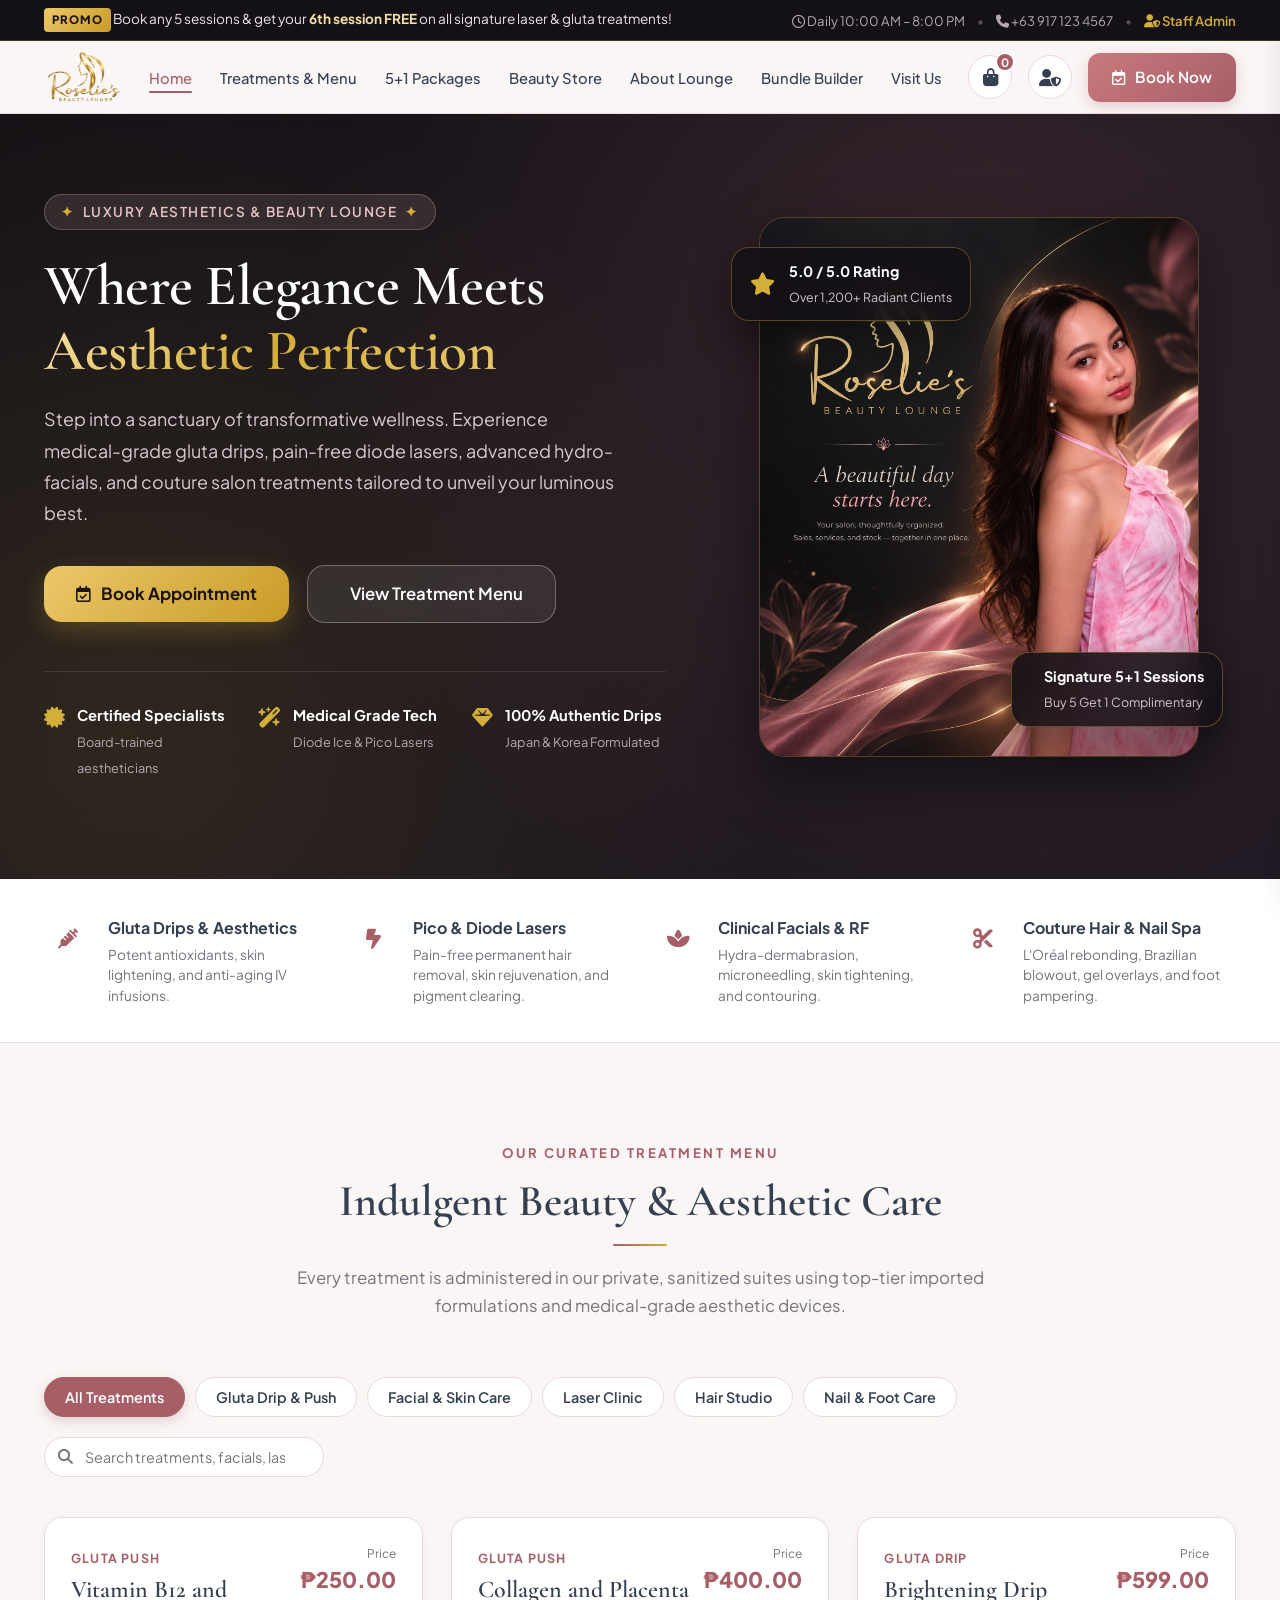
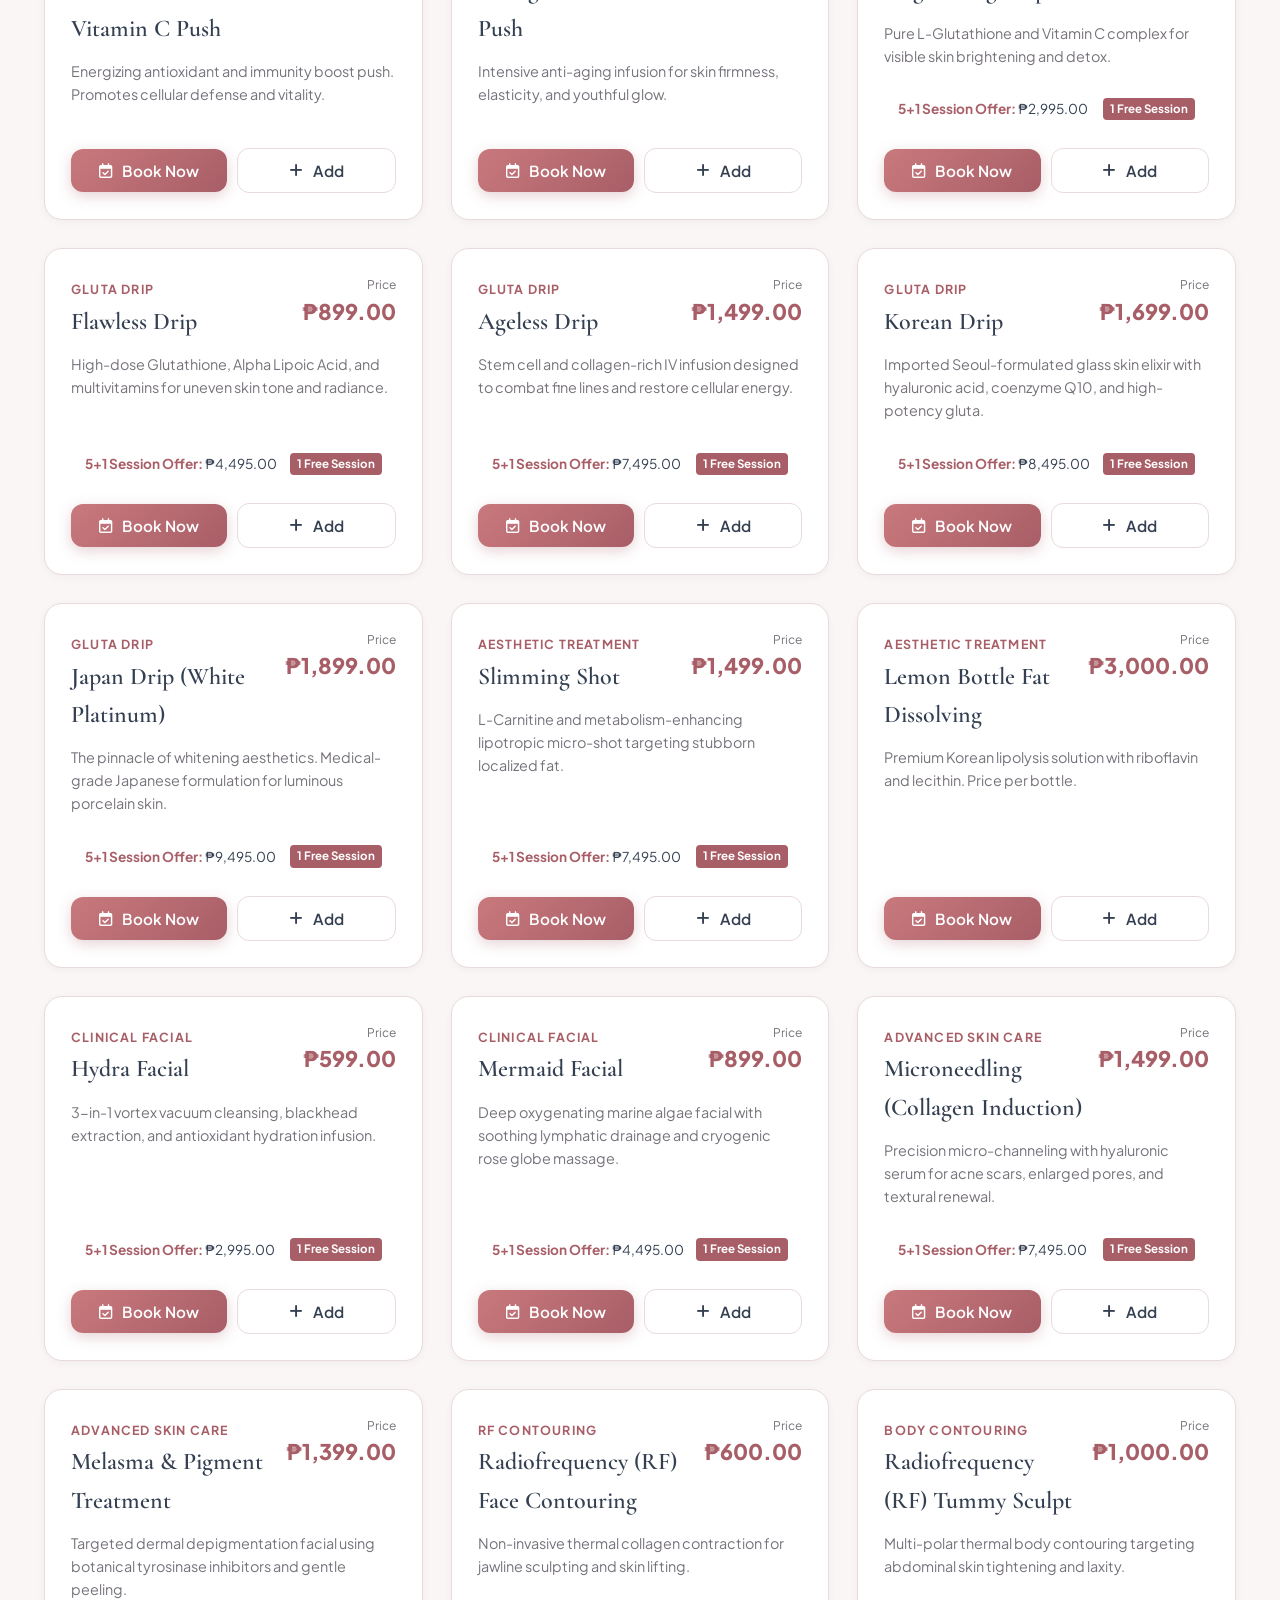
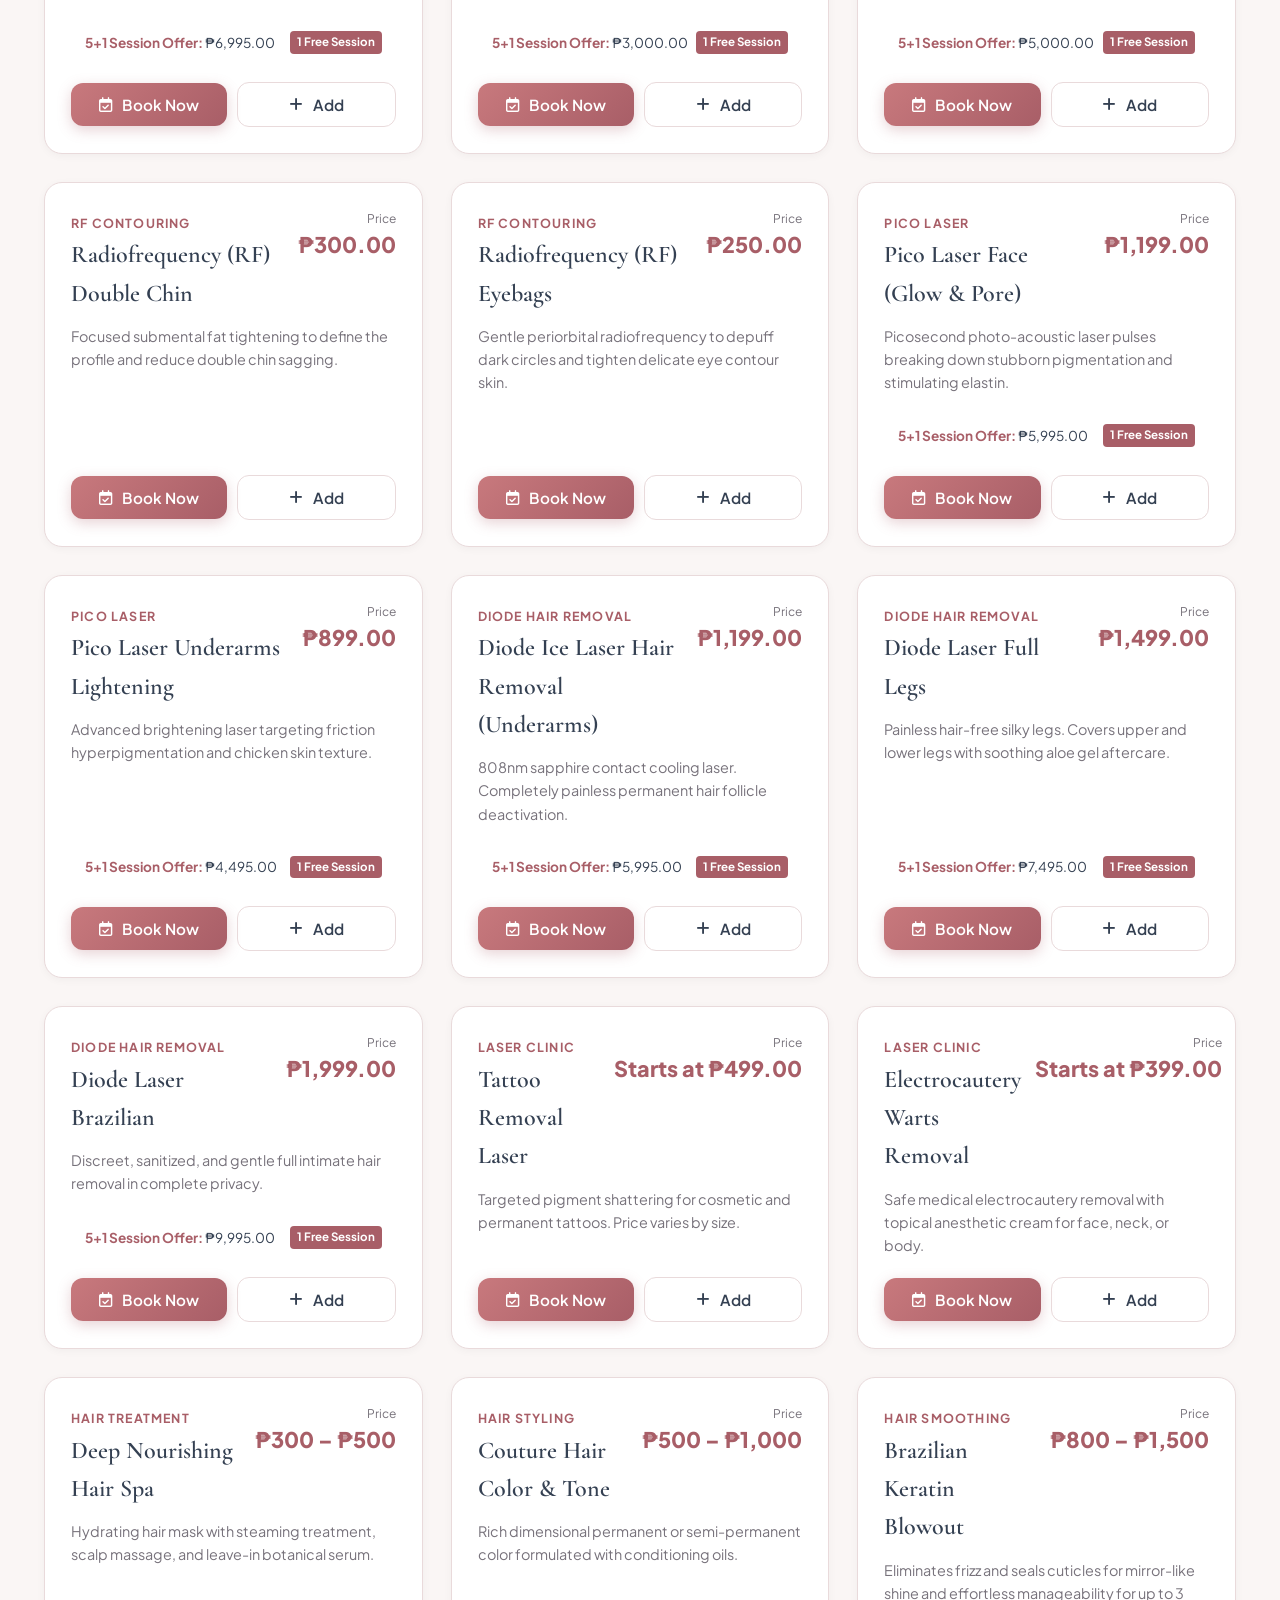
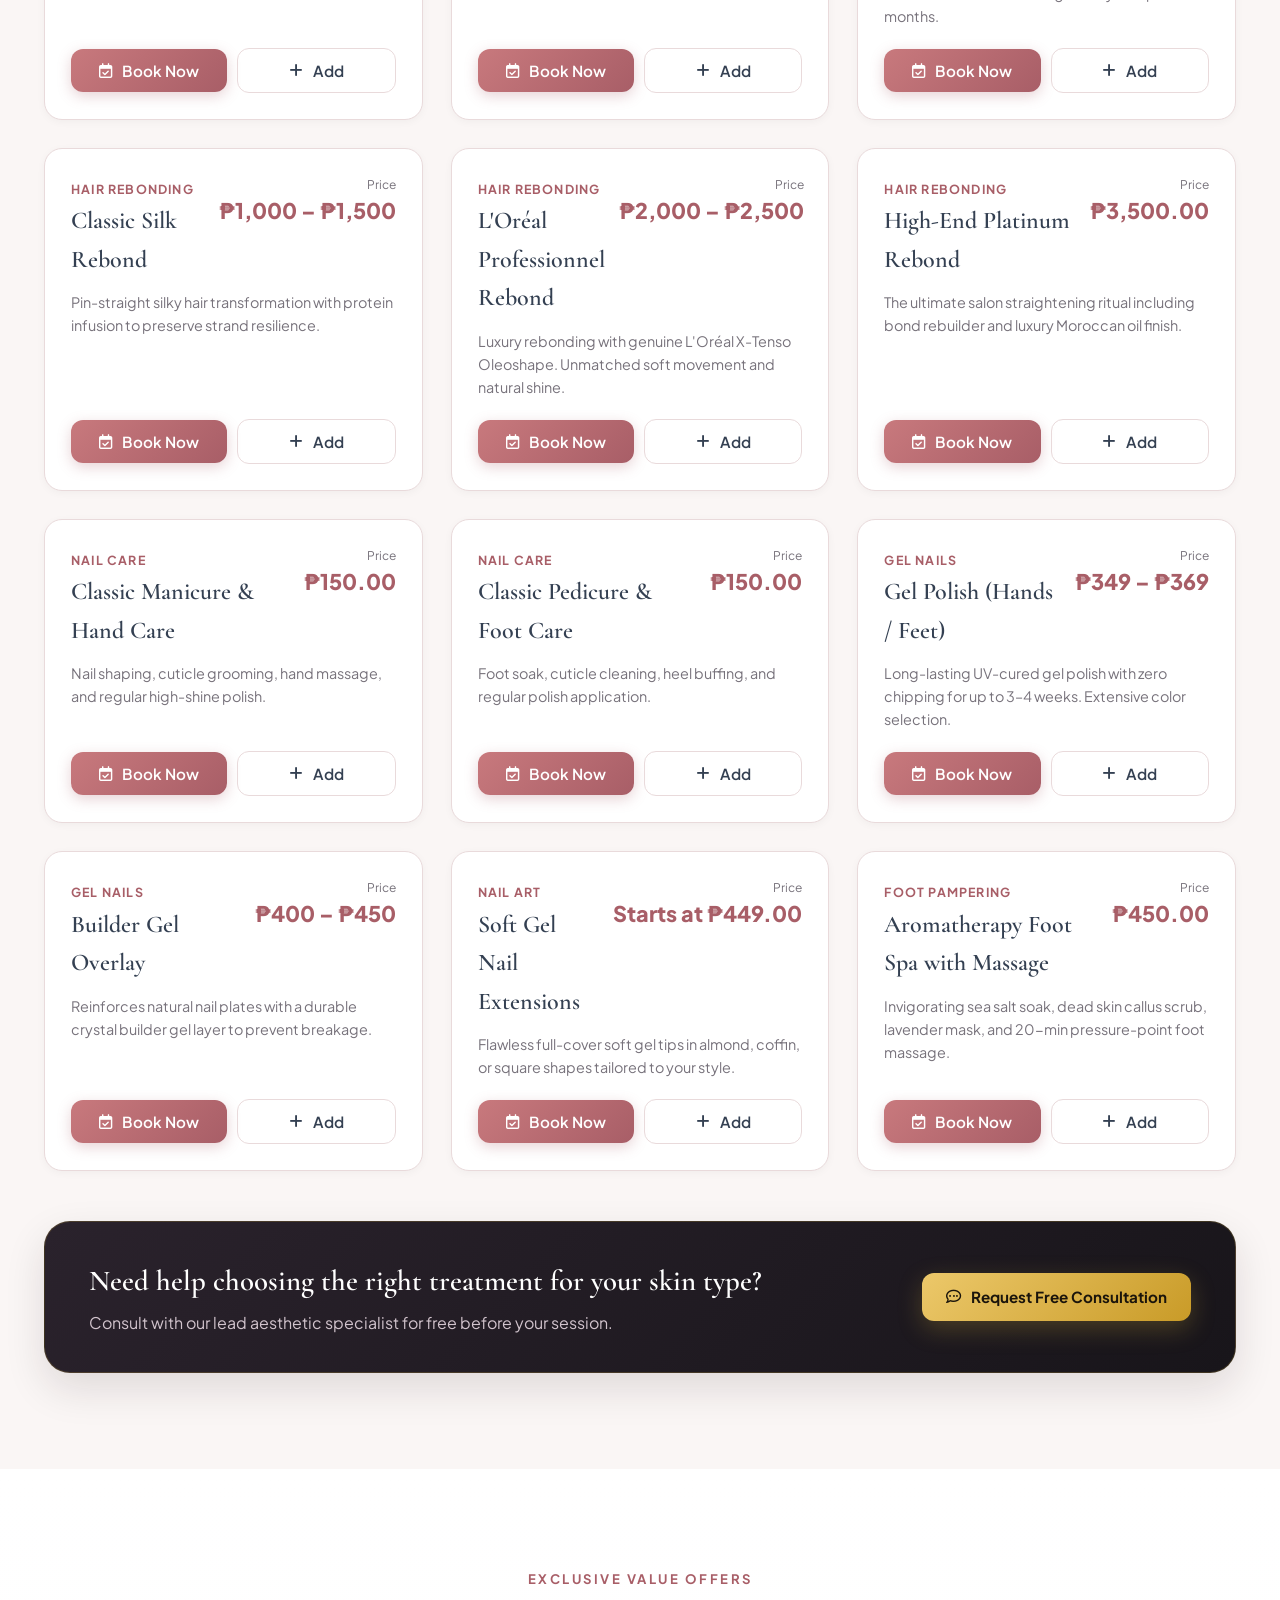
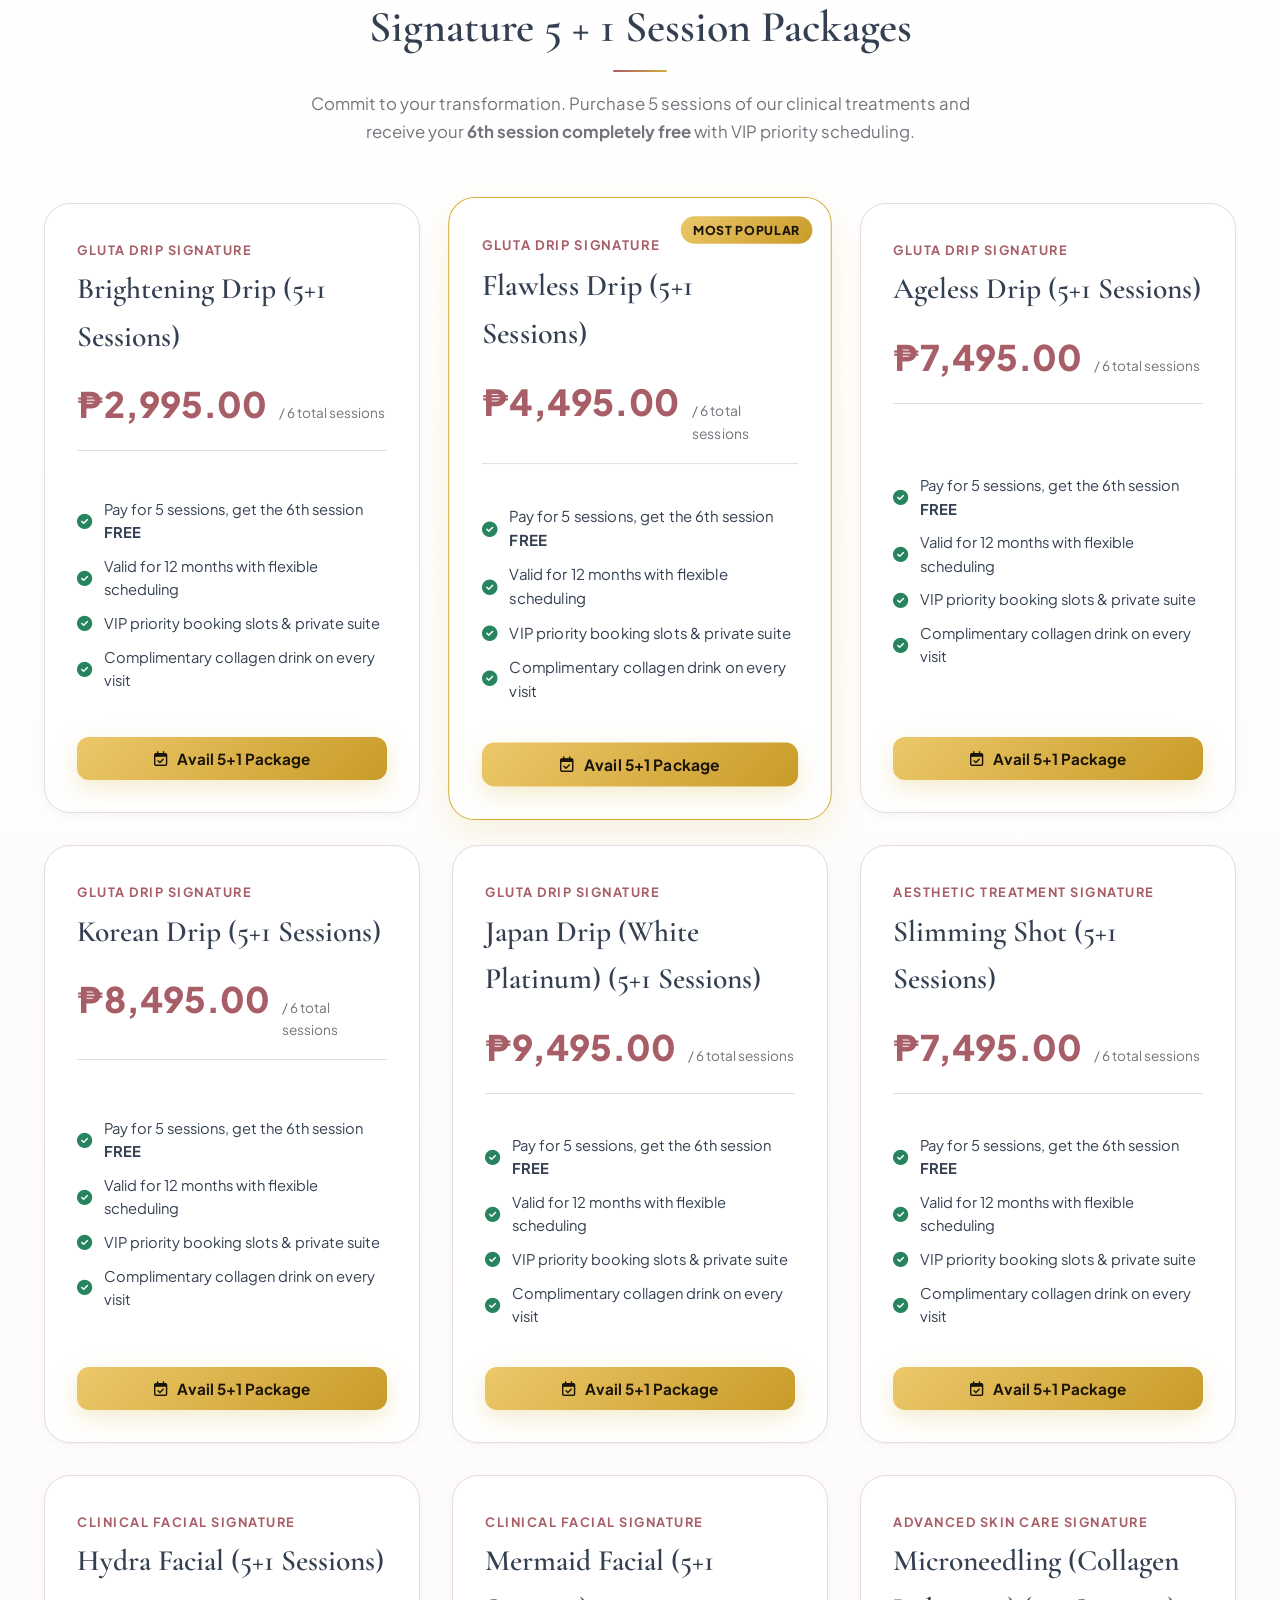
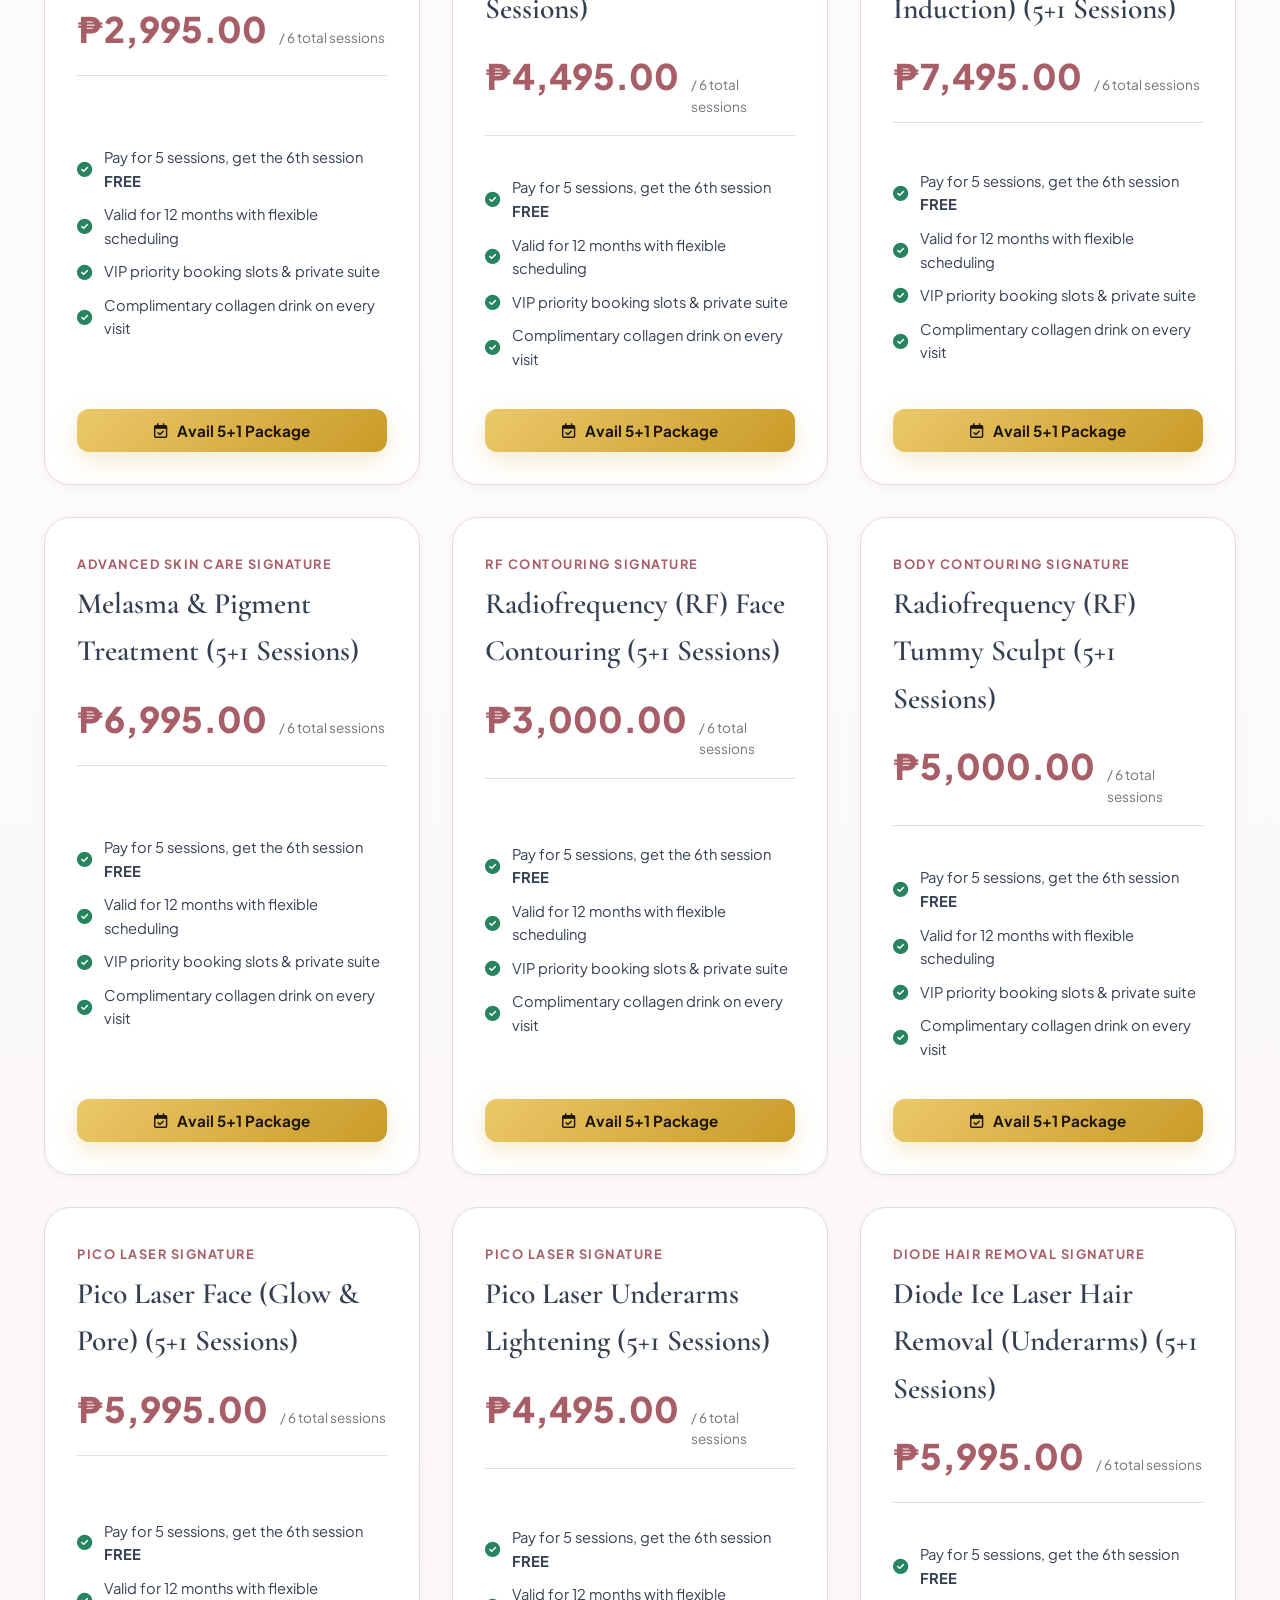
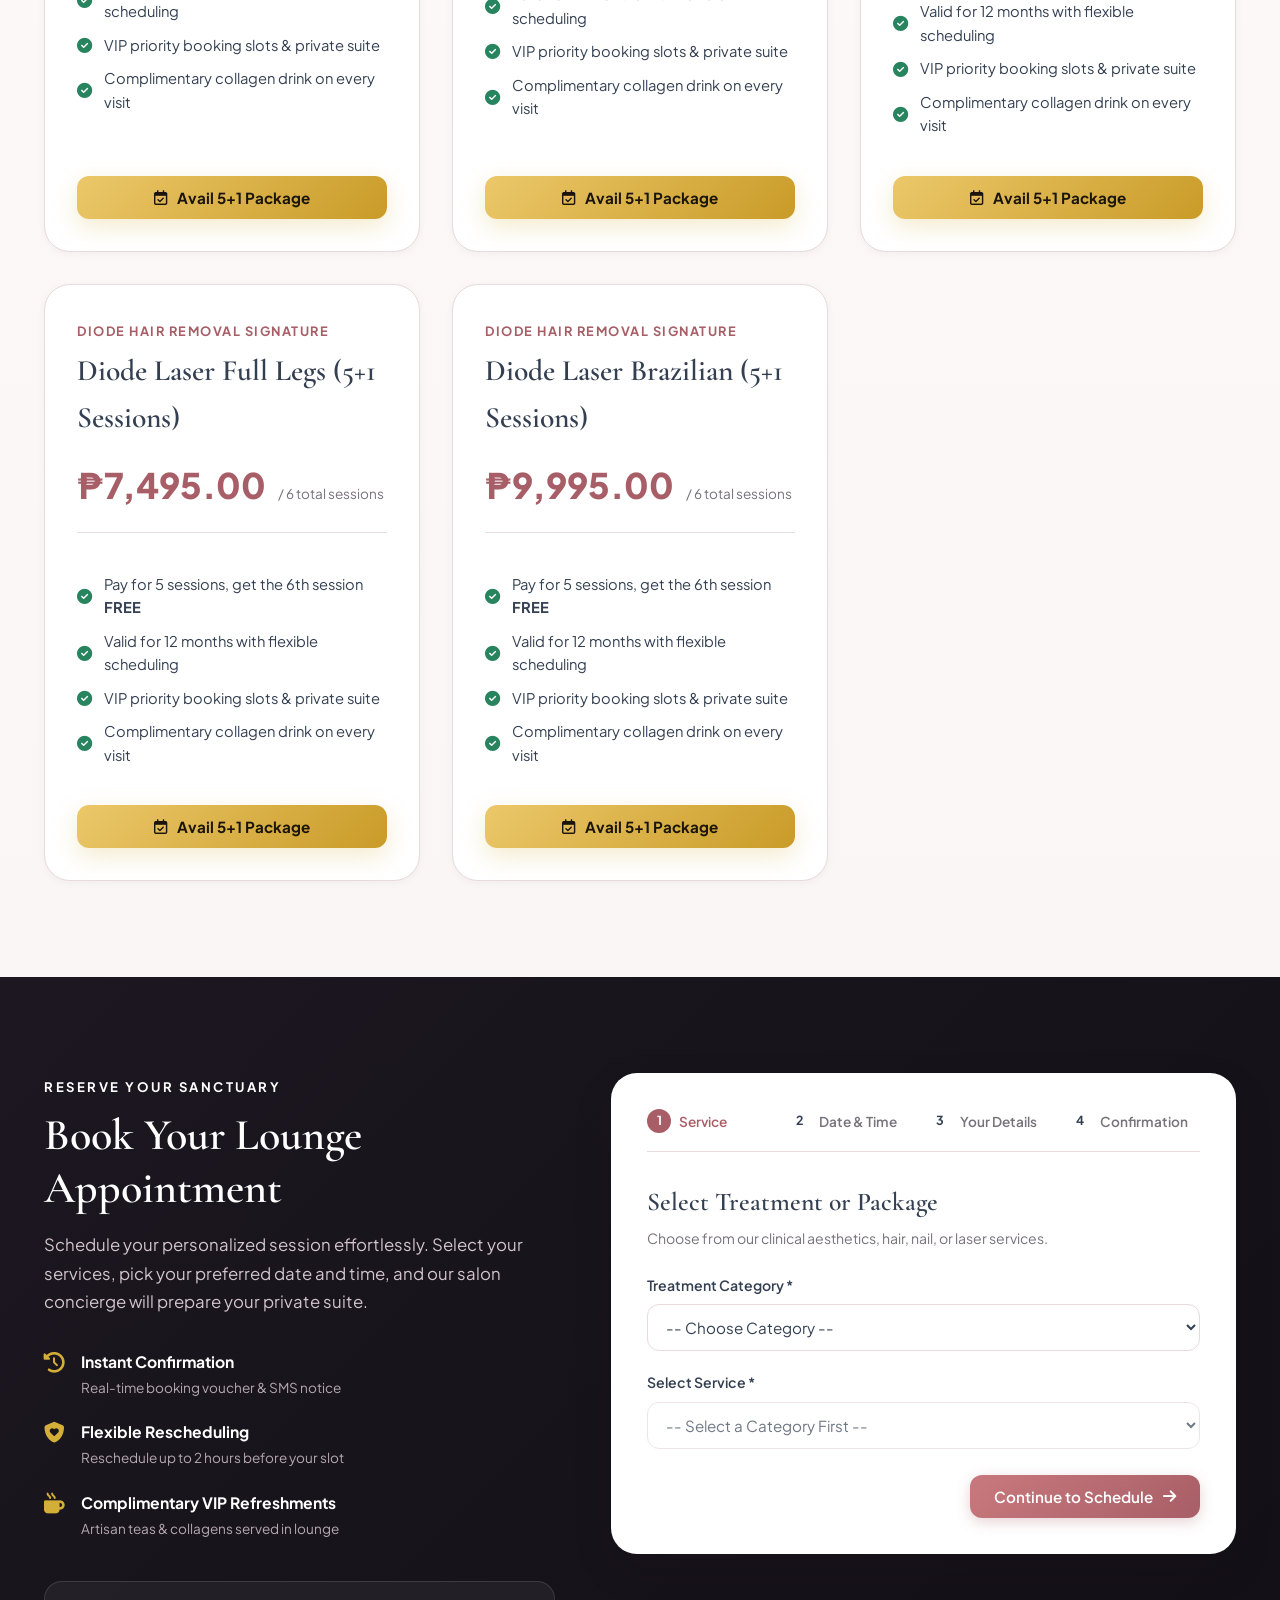
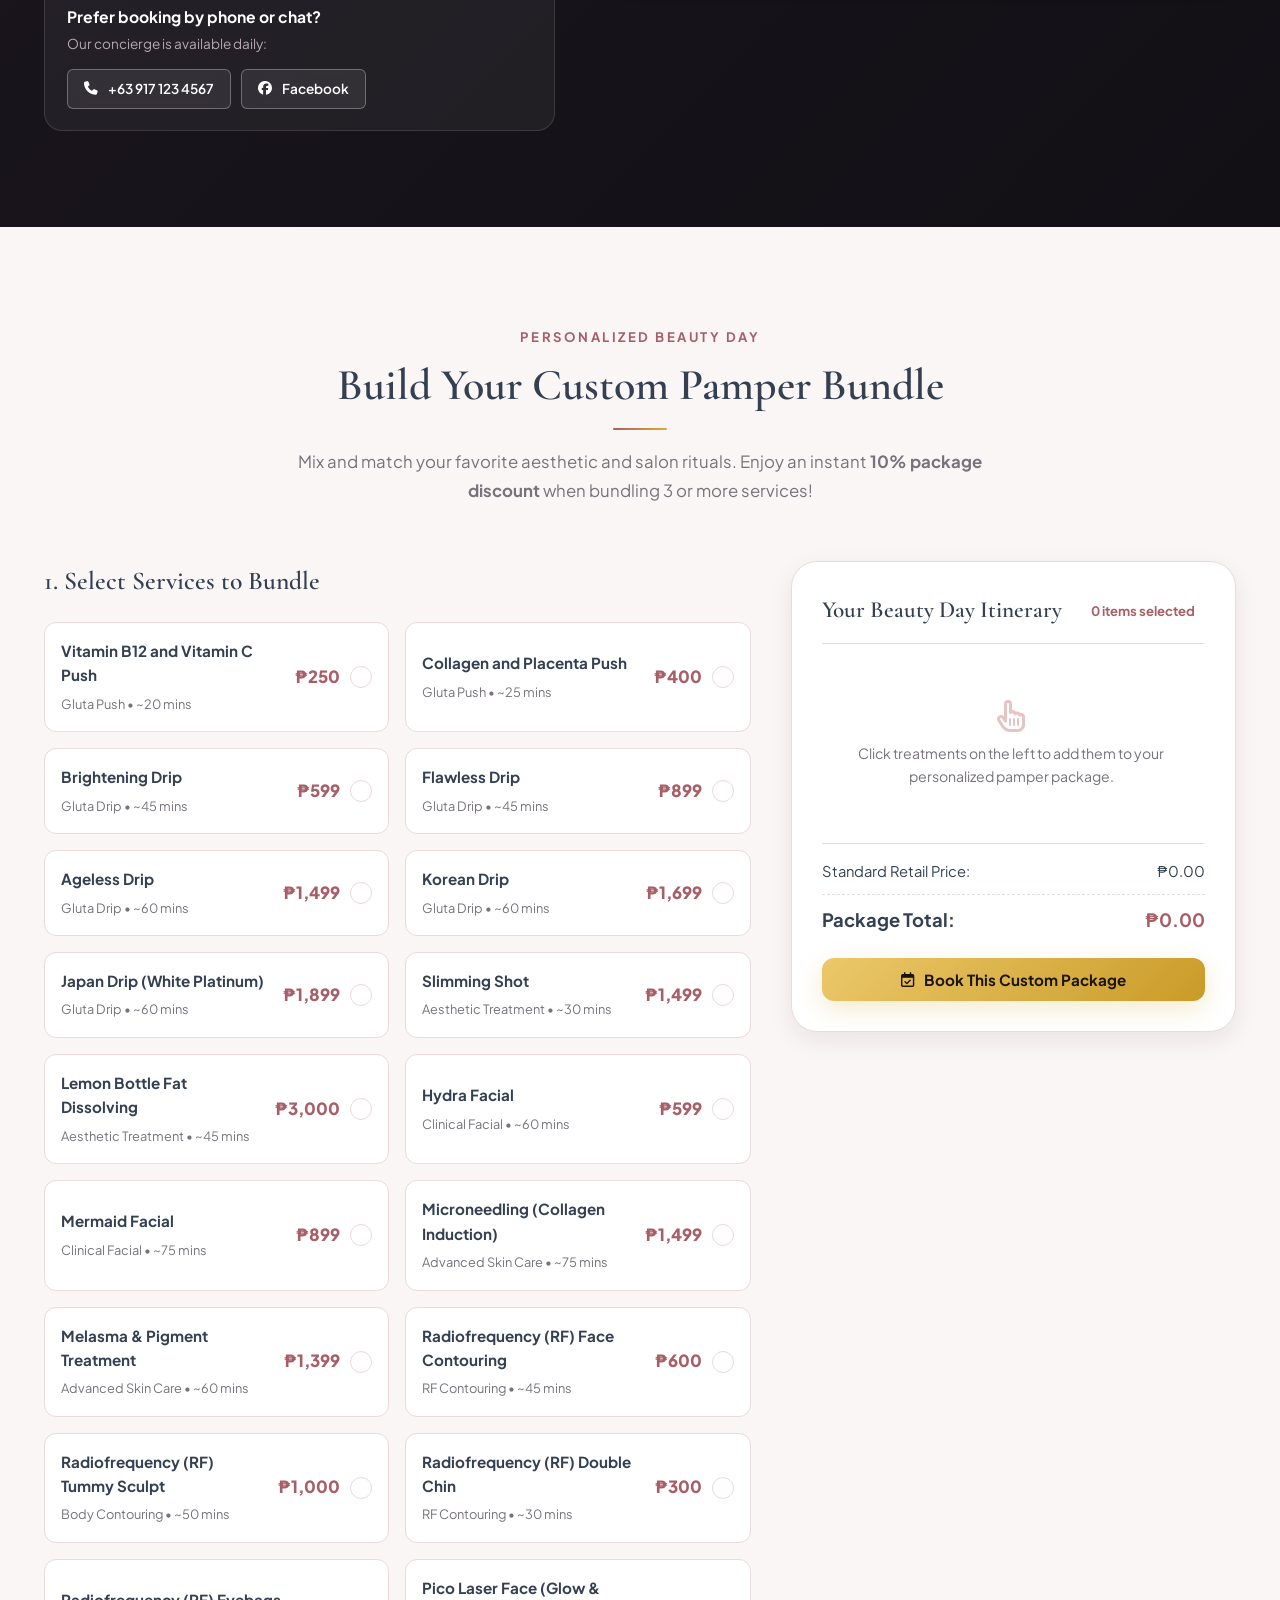
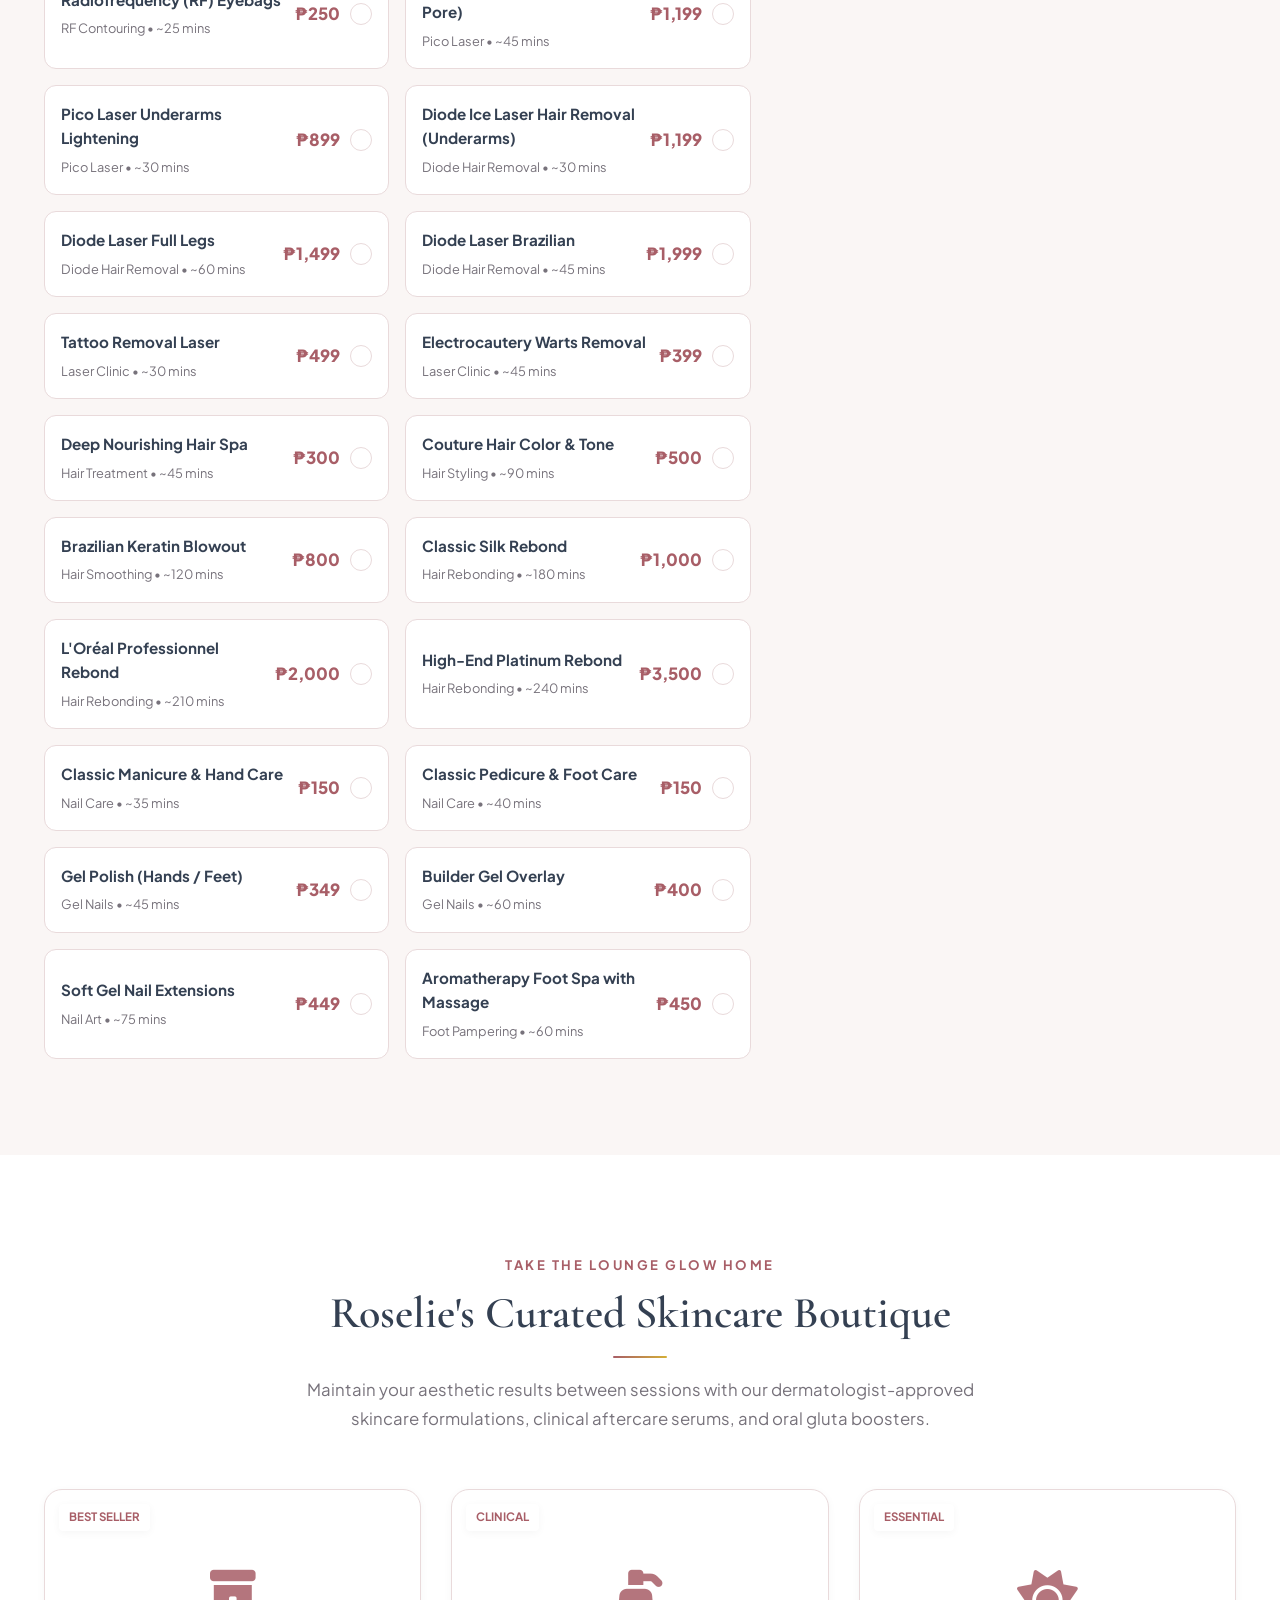
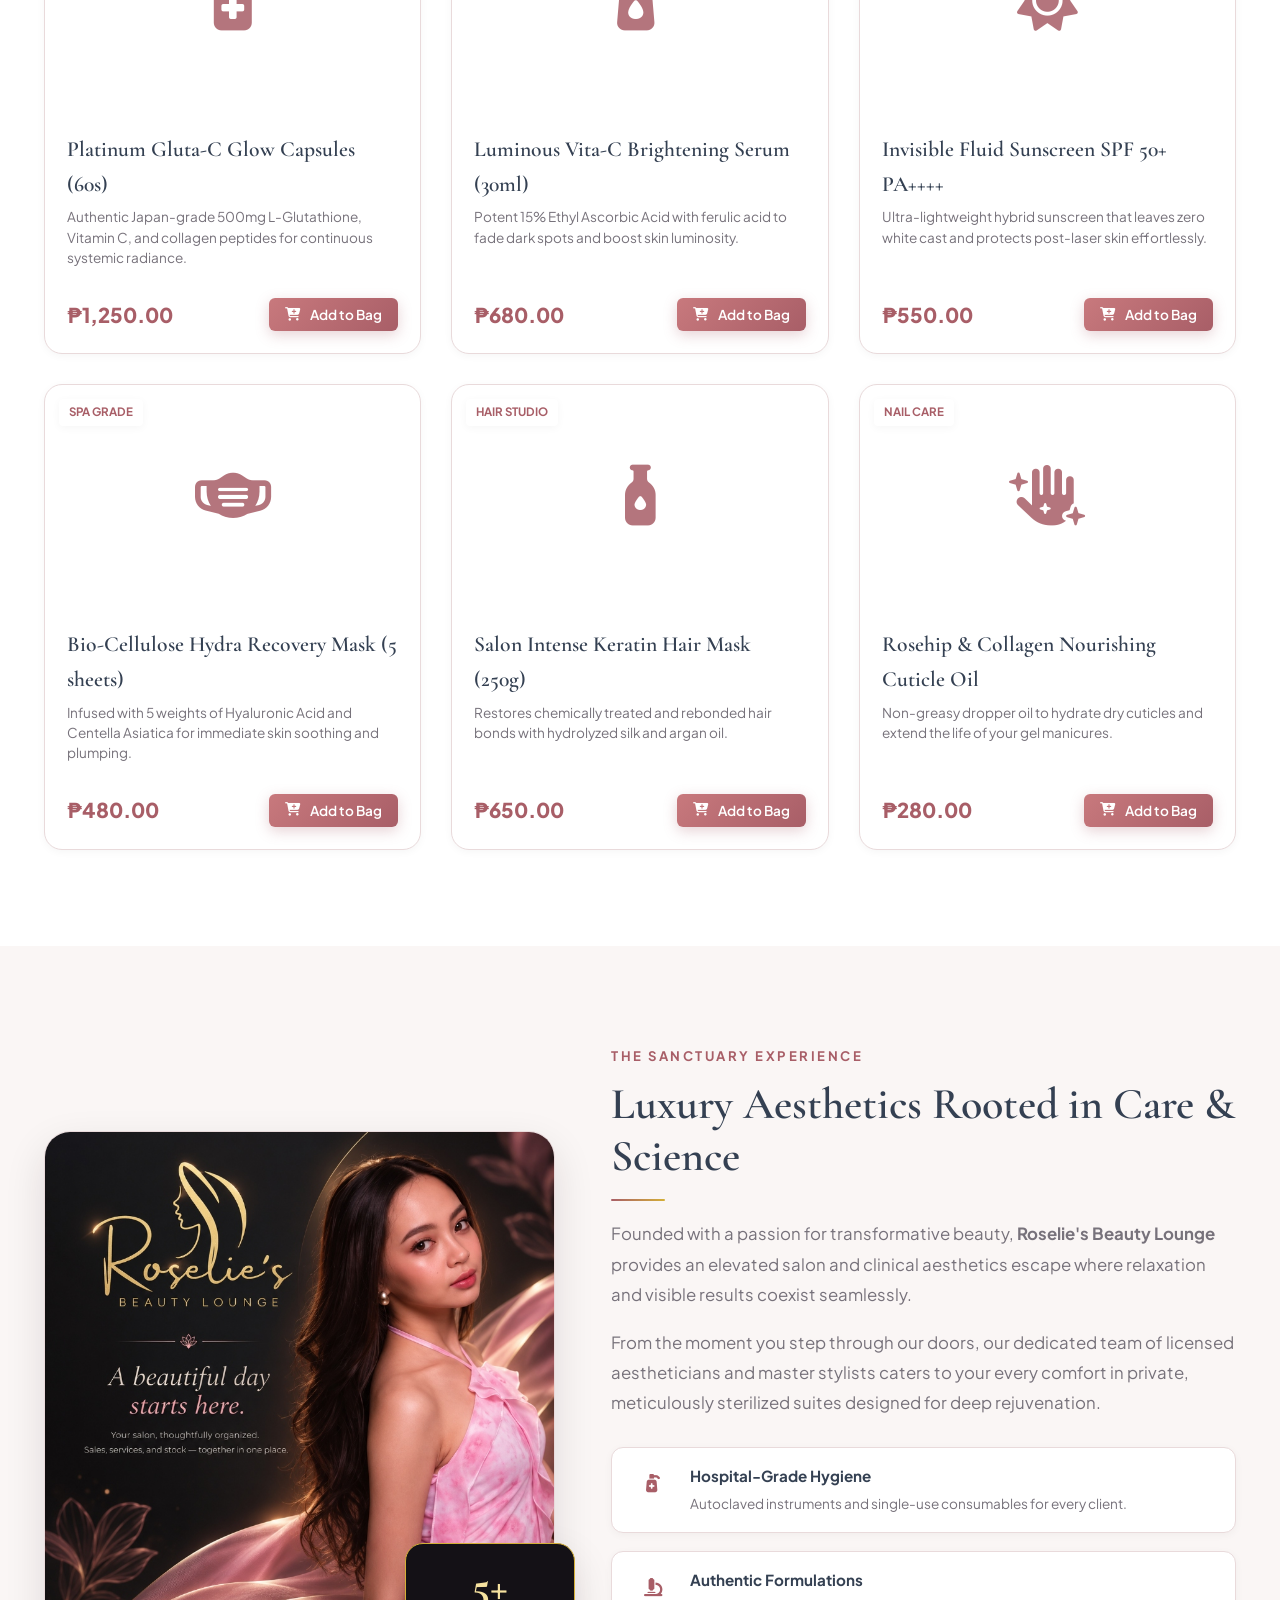
==== website/index.html @ 83e1fb24 "Initial commit: Roselie's Beauty Lounge POS System and Official Website" ====
<!DOCTYPE html>
<html lang="en">
<head>
  <meta charset="UTF-8">
  <meta name="viewport" content="width=device-width, initial-scale=1.0">
  <title>Roselie's Beauty Lounge — Official Website & Booking</title>
  <meta name="description" content="Premier luxury beauty lounge & aesthetic clinic. Gluta Drips, Pico & Diode Lasers, Facials, Hair Styling, and Nail Spa in an atmosphere of serene indulgence.">
  <link rel="icon" type="image/png" href="assets/logo.png">
  
  <!-- Google Fonts: Cormorant Garamond for luxury serif + Plus Jakarta Sans for modern clean UI -->
  <link rel="preconnect" href="https://fonts.googleapis.com">
  <link rel="preconnect" href="https://fonts.gstatic.com" crossorigin>
  <link href="https://fonts.googleapis.com/css2?family=Cormorant+Garamond:ital,wght@0,400;0,500;0,600;0,700;1,400&family=Plus+Jakarta+Sans:wght@300;400;500;600;700;800&family=Playfair+Display:ital,wght@0,500;0,600;0,700;1,400&display=swap" rel="stylesheet">
  
  <!-- FontAwesome for iconography -->
  <link rel="stylesheet" href="https://cdnjs.cloudflare.com/ajax/libs/font-awesome/6.4.0/css/all.min.css">
  
  <!-- Main Stylesheet -->
  <link rel="stylesheet" href="styles.css">
</head>
<body>

  <!-- Top Announcement Bar -->
  <div class="announcement-bar">
    <div class="container announcement-inner">
      <div class="announcement-text">
        <span class="badge-gold">PROMO</span> Book any 5 sessions &amp; get your <strong>6th session FREE</strong> on all signature laser &amp; gluta treatments!
      </div>
      <div class="announcement-meta">
        <span><i class="fa-regular fa-clock"></i> Daily 10:00 AM – 8:00 PM</span>
        <span class="divider">•</span>
        <a href="tel:+639171234567"><i class="fa-solid fa-phone"></i> +63 917 123 4567</a>
        <span class="divider">•</span>
        <a href="admin.html" class="top-admin-badge" style="color:var(--gold); font-weight:600; text-decoration:none;"><i class="fa-solid fa-user-shield"></i> Staff Admin</a>
      </div>
    </div>
  </div>

  <!-- Main Navigation Header -->
  <header class="site-header" id="header">
    <div class="container header-inner">
      <a href="#home" class="brand-logo">
        <img src="assets/logo.png" alt="Roselie's Beauty Lounge Logo" class="logo-img">
      </a>

      <nav class="main-nav" id="mainNav">
        <ul class="nav-list">
          <li><a href="#home" class="nav-link active">Home</a></li>
          <li><a href="#services" class="nav-link">Treatments &amp; Menu</a></li>
          <li><a href="#packages" class="nav-link">5+1 Packages</a></li>
          <li><a href="#store" class="nav-link">Beauty Store</a></li>
          <li><a href="#experience" class="nav-link">About Lounge</a></li>
          <li><a href="#calculator" class="nav-link">Bundle Builder</a></li>
          <li><a href="#contact" class="nav-link">Visit Us</a></li>
        </ul>
      </nav>

      <div class="header-actions">
        <button class="cart-btn" id="openCartBtn" aria-label="Open Shopping Cart">
          <i class="fa-solid fa-bag-shopping"></i>
          <span class="cart-badge" id="cartCount">0</span>
        </button>
        <a href="admin.html" class="cart-btn" style="text-decoration:none;" title="Staff Admin Portal" aria-label="Staff Portal">
          <i class="fa-solid fa-user-shield"></i>
        </a>
        <a href="#booking" class="btn btn-primary nav-book-btn">
          <i class="fa-regular fa-calendar-check"></i> Book Now
        </a>
        <button class="mobile-toggle" id="mobileToggle" aria-label="Toggle navigation menu">
          <span></span><span></span><span></span>
        </button>
      </div>
    </div>
  </header>

  <!-- Hero Section -->
  <section class="hero-section" id="home">
    <div class="hero-overlay"></div>
    <div class="container hero-container">
      <div class="hero-content">
        <div class="hero-tag" id="heroTag">
          <span class="sparkle">✦</span> Luxury Aesthetics &amp; Beauty Lounge <span class="sparkle">✦</span>
        </div>
        <h1 class="hero-title" id="heroTitle">
          Where Elegance Meets <br>
          <span class="text-gradient-gold">Aesthetic Perfection</span>
        </h1>
        <p class="hero-description" id="heroDesc">
          Step into a sanctuary of transformative wellness. Experience medical-grade gluta drips, pain-free diode lasers, advanced hydro-facials, and couture salon treatments tailored to unveil your luminous best.
        </p>
        <div class="hero-cta-group">
          <a href="#booking" class="btn btn-gold btn-lg">
            <i class="fa-regular fa-calendar-check"></i> Book Appointment
          </a>
          <a href="#services" class="btn btn-outline-light btn-lg">
            <i class="fa-solid fa-sparkles"></i> View Treatment Menu
          </a>
        </div>
        <div class="hero-features">
          <div class="hero-feat-item">
            <i class="fa-solid fa-certificate"></i>
            <div>
              <strong id="feat1Title">Certified Specialists</strong>
              <span id="feat1Sub">Board-trained aestheticians</span>
            </div>
          </div>
          <div class="hero-feat-item">
            <i class="fa-solid fa-wand-magic-sparkles"></i>
            <div>
              <strong id="feat2Title">Medical Grade Tech</strong>
              <span id="feat2Sub">Diode Ice &amp; Pico Lasers</span>
            </div>
          </div>
          <div class="hero-feat-item">
            <i class="fa-solid fa-gem"></i>
            <div>
              <strong id="feat3Title">100% Authentic Drips</strong>
              <span id="feat3Sub">Japan &amp; Korea Formulated</span>
            </div>
          </div>
        </div>
      </div>
      <div class="hero-visual">
        <div class="hero-card-frame">
          <img src="assets/login-hero.jpg" alt="Roselie's Beauty Lounge Signature Model" class="hero-model-img">
          <div class="floating-badge badge-top">
            <i class="fa-solid fa-star"></i>
            <div>
              <strong id="heroRatingVal">5.0 / 5.0 Rating</strong>
              <span id="heroRatingSub">Over 1,200+ Radiant Clients</span>
            </div>
          </div>
          <div class="floating-badge badge-bottom">
            <i class="fa-solid fa-sparkles"></i>
            <div>
              <strong id="heroPromoBadgeTitle">Signature 5+1 Sessions</strong>
              <span id="heroPromoBadgeSub">Buy 5 Get 1 Complimentary</span>
            </div>
          </div>
        </div>
      </div>
    </div>
  </section>

  <!-- Quick Highlight Bar -->
  <section class="trust-bar">
    <div class="container trust-grid">
      <div class="trust-item">
        <div class="trust-icon"><i class="fa-solid fa-syringe"></i></div>
        <div class="trust-text">
          <h3>Gluta Drips &amp; Aesthetics</h3>
          <p>Potent antioxidants, skin lightening, and anti-aging IV infusions.</p>
        </div>
      </div>
      <div class="trust-item">
        <div class="trust-icon"><i class="fa-solid fa-bolt-lightning"></i></div>
        <div class="trust-text">
          <h3>Pico &amp; Diode Lasers</h3>
          <p>Pain-free permanent hair removal, skin rejuvenation, and pigment clearing.</p>
        </div>
      </div>
      <div class="trust-item">
        <div class="trust-icon"><i class="fa-solid fa-spa"></i></div>
        <div class="trust-text">
          <h3>Clinical Facials &amp; RF</h3>
          <p>Hydra-dermabrasion, microneedling, skin tightening, and contouring.</p>
        </div>
      </div>
      <div class="trust-item">
        <div class="trust-icon"><i class="fa-solid fa-scissors"></i></div>
        <div class="trust-text">
          <h3>Couture Hair &amp; Nail Spa</h3>
          <p>L'Oréal rebonding, Brazilian blowout, gel overlays, and foot pampering.</p>
        </div>
      </div>
    </div>
  </section>

  <!-- Interactive Treatment & Services Menu -->
  <section class="section services-section" id="services">
    <div class="container">
      <div class="section-header text-center">
        <span class="section-subtitle">Our Curated Treatment Menu</span>
        <h2 class="section-title">Indulgent Beauty &amp; Aesthetic Care</h2>
        <div class="section-divider"></div>
        <p class="section-lead">
          Every treatment is administered in our private, sanitized suites using top-tier imported formulations and medical-grade aesthetic devices.
        </p>
      </div>

      <!-- Category Filter Pills & Search -->
      <div class="service-controls">
        <div class="category-tabs" id="categoryTabs">
          <button class="cat-pill active" data-category="all">All Treatments</button>
          <button class="cat-pill" data-category="gluta">Gluta Drip &amp; Push</button>
          <button class="cat-pill" data-category="facial">Facial &amp; Skin Care</button>
          <button class="cat-category-btn cat-pill" data-category="laser">Laser Clinic</button>
          <button class="cat-pill" data-category="hair">Hair Studio</button>
          <button class="cat-pill" data-category="nails">Nail &amp; Foot Care</button>
        </div>
        <div class="service-search-box">
          <i class="fa-solid fa-magnifying-glass"></i>
          <input type="text" id="serviceSearchInput" placeholder="Search treatments, facials, laser...">
          <button id="clearSearchBtn" class="clear-search-btn" style="display:none;">&times;</button>
        </div>
      </div>

      <!-- Services Grid -->
      <div class="services-grid" id="servicesGrid">
        <!-- Generated Dynamically via app.js -->
      </div>

      <div class="services-footer-banner">
        <div class="footer-banner-content">
          <h3>Need help choosing the right treatment for your skin type?</h3>
          <p>Consult with our lead aesthetic specialist for free before your session.</p>
        </div>
        <a href="#booking" class="btn btn-gold"><i class="fa-regular fa-comment-dots"></i> Request Free Consultation</a>
      </div>
    </div>
  </section>

  <!-- Signature 5+1 Packages Section -->
  <section class="section packages-section" id="packages">
    <div class="container">
      <div class="section-header text-center">
        <span class="section-subtitle">Exclusive Value Offers</span>
        <h2 class="section-title">Signature 5 + 1 Session Packages</h2>
        <div class="section-divider"></div>
        <p class="section-lead">
          Commit to your transformation. Purchase 5 sessions of our clinical treatments and receive your <strong>6th session completely free</strong> with VIP priority scheduling.
        </p>
      </div>

      <div class="packages-grid" id="packagesGrid">
        <!-- Rendered via app.js -->
      </div>
    </div>
  </section>

  <!-- Online Appointment Booking Engine -->
  <section class="section booking-section" id="booking">
    <div class="container">
      <div class="booking-wrapper">
        <div class="booking-intro">
          <span class="section-subtitle text-light">Reserve Your Sanctuary</span>
          <h2 class="section-title text-light">Book Your Lounge Appointment</h2>
          <p class="booking-intro-text">
            Schedule your personalized session effortlessly. Select your services, pick your preferred date and time, and our salon concierge will prepare your private suite.
          </p>
          <div class="booking-highlights">
            <div class="b-highlight-item">
              <i class="fa-solid fa-clock-rotate-left"></i>
              <div>
                <strong>Instant Confirmation</strong>
                <span>Real-time booking voucher &amp; SMS notice</span>
              </div>
            </div>
            <div class="b-highlight-item">
              <i class="fa-solid fa-shield-heart"></i>
              <div>
                <strong>Flexible Rescheduling</strong>
                <span>Reschedule up to 2 hours before your slot</span>
              </div>
            </div>
            <div class="b-highlight-item">
              <i class="fa-solid fa-mug-hot"></i>
              <div>
                <strong>Complimentary VIP Refreshments</strong>
                <span>Artisan teas &amp; collagens served in lounge</span>
              </div>
            </div>
          </div>
          <div class="booking-contact-card">
            <h4>Prefer booking by phone or chat?</h4>
            <p>Our concierge is available daily:</p>
            <div class="concierge-links">
              <a href="tel:+639171234567" id="bookingPhoneLink" class="btn btn-outline-light btn-sm"><i class="fa-solid fa-phone"></i> +63 917 123 4567</a>
              <a href="https://facebook.com" id="bookingFbLink" target="_blank" rel="noopener noreferrer" class="btn btn-outline-light btn-sm"><i class="fa-brands fa-facebook"></i> Facebook</a>
            </div>
          </div>
        </div>

        <!-- Interactive Booking Form Card -->
        <div class="booking-form-card">
          <div class="booking-steps-bar">
            <div class="step-indicator active" data-step="1"><span>1</span> Service</div>
            <div class="step-indicator" data-step="2"><span>2</span> Date &amp; Time</div>
            <div class="step-indicator" data-step="3"><span>3</span> Your Details</div>
            <div class="step-indicator" data-step="4"><span>4</span> Confirmation</div>
          </div>

          <form id="bookingForm" class="booking-form" novalidate>
            <!-- Step 1: Select Service -->
            <div class="form-step active" id="formStep1">
              <h3 class="step-title">Select Treatment or Package</h3>
              <p class="step-desc">Choose from our clinical aesthetics, hair, nail, or laser services.</p>
              
              <div class="form-group">
                <label for="bookingCategory">Treatment Category *</label>
                <select id="bookingCategory" class="form-control" required>
                  <option value="">-- Choose Category --</option>
                  <option value="gluta">Gluta Drips &amp; Aesthetic Treatments</option>
                  <option value="facial">Facial &amp; Advanced Skin Care</option>
                  <option value="laser">Pico &amp; Diode Laser Clinic</option>
                  <option value="hair">Hair Care &amp; Couture Styling</option>
                  <option value="nails">Nail Spa &amp; Foot Care</option>
                  <option value="package">Signature 5+1 Packages</option>
                </select>
              </div>

              <div class="form-group">
                <label for="bookingService">Select Service *</label>
                <select id="bookingService" class="form-control" required disabled>
                  <option value="">-- Select a Category First --</option>
                </select>
              </div>

              <div class="service-preview-card" id="servicePreviewCard" style="display:none;">
                <div class="sp-details">
                  <h4 id="spName">Hydra Facial</h4>
                  <p id="spDesc">Deep vacuum pore cleansing, exfoliation, hydration infusion</p>
                  <div class="sp-meta">
                    <span class="sp-duration"><i class="fa-regular fa-clock"></i> ~60 mins</span>
                    <span class="sp-price" id="spPrice">₱599.00</span>
                  </div>
                </div>
              </div>

              <div class="step-actions right">
                <button type="button" class="btn btn-primary" id="btnNextToStep2">
                  Continue to Schedule <i class="fa-solid fa-arrow-right"></i>
                </button>
              </div>
            </div>

            <!-- Step 2: Date & Time -->
            <div class="form-step" id="formStep2">
              <h3 class="step-title">Choose Preferred Date &amp; Time</h3>
              <p class="step-desc">Salon opens daily 10:00 AM – 8:00 PM.</p>

              <div class="form-group">
                <label for="bookingDate">Appointment Date *</label>
                <input type="date" id="bookingDate" class="form-control" required>
              </div>

              <div class="form-group">
                <label>Available Time Slots *</label>
                <div class="time-slots-grid" id="timeSlotsGrid">
                  <!-- Generated via app.js -->
                </div>
                <input type="hidden" id="selectedTimeSlot" required>
              </div>

              <div class="form-group">
                <label for="bookingSpecialist">Preferred Specialist (Optional)</label>
                <select id="bookingSpecialist" class="form-control">
                  <option value="any">First Available Senior Aesthetician</option>
                  <option value="specialist-1">Nurse Roselie (Lead Aesthetician)</option>
                  <option value="specialist-2">Dr. Sarah (Laser &amp; Skin Specialist)</option>
                  <option value="specialist-3">Therapist Camille (Skin &amp; Drip Expert)</option>
                  <option value="specialist-4">Master Stylist Mark (Hair Couture)</option>
                </select>
              </div>

              <div class="step-actions between">
                <button type="button" class="btn btn-outline" id="btnBackToStep1">
                  <i class="fa-solid fa-arrow-left"></i> Back
                </button>
                <button type="button" class="btn btn-primary" id="btnNextToStep3">
                  Continue to Details <i class="fa-solid fa-arrow-right"></i>
                </button>
              </div>
            </div>

            <!-- Step 3: Client Details -->
            <div class="form-step" id="formStep3">
              <h3 class="step-title">Your Client Details</h3>
              <p class="step-desc">We will send your appointment confirmation &amp; reminders here.</p>

              <div class="form-row">
                <div class="form-group col-6">
                  <label for="clientFirstName">First Name *</label>
                  <input type="text" id="clientFirstName" class="form-control" placeholder="e.g. Maria" required>
                </div>
                <div class="form-group col-6">
                  <label for="clientLastName">Last Name *</label>
                  <input type="text" id="clientLastName" class="form-control" placeholder="e.g. Santos" required>
                </div>
              </div>

              <div class="form-row">
                <div class="form-group col-6">
                  <label for="clientPhone">Mobile Number (PH) *</label>
                  <input type="tel" id="clientPhone" class="form-control" placeholder="0917 123 4567" required>
                </div>
                <div class="form-group col-6">
                  <label for="clientEmail">Email Address (Optional)</label>
                  <input type="email" id="clientEmail" class="form-control" placeholder="maria@gmail.com">
                </div>
              </div>

              <div class="form-group">
                <label for="clientNotes">Special Requests or Medical Notes (Optional)</label>
                <textarea id="clientNotes" class="form-control" rows="2" placeholder="e.g. First time getting Pico laser; skin allergies; preferred music"></textarea>
              </div>

              <div class="booking-summary-box">
                <h4>Appointment Review</h4>
                <div class="bs-row"><span>Service:</span> <strong id="bsService">-</strong></div>
                <div class="bs-row"><span>Schedule:</span> <strong id="bsDateTime">-</strong></div>
                <div class="bs-row"><span>Total Amount:</span> <strong id="bsPrice" class="text-rose">₱0.00</strong></div>
                <div class="bs-note"><i class="fa-solid fa-circle-check"></i> Pay at the salon counter (Cash, GCash, Maya, or Card). No online deposit required.</div>
              </div>

              <div class="step-actions between">
                <button type="button" class="btn btn-outline" id="btnBackToStep2">
                  <i class="fa-solid fa-arrow-left"></i> Back
                </button>
                <button type="submit" class="btn btn-gold btn-lg" id="btnConfirmBooking">
                  <i class="fa-solid fa-check"></i> Confirm Reservation
                </button>
              </div>
            </div>

            <!-- Step 4: Booking Confirmed -->
            <div class="form-step" id="formStep4">
              <div class="confirmation-card text-center">
                <div class="conf-icon"><i class="fa-solid fa-circle-check"></i></div>
                <h3 class="conf-title">Reservation Confirmed!</h3>
                <p class="conf-subtitle">We look forward to pampering you at Roselie's Beauty Lounge.</p>

                <div class="booking-ticket">
                  <div class="ticket-header">
                    <span>APPOINTMENT VOUCHER</span>
                    <strong id="confBookingId">RBL-8921</strong>
                  </div>
                  <div class="ticket-body">
                    <div class="tb-item"><span>Client:</span> <strong id="confClientName">Maria Santos</strong></div>
                    <div class="tb-item"><span>Treatment:</span> <strong id="confService">Hydra Facial</strong></div>
                    <div class="tb-item"><span>Date &amp; Time:</span> <strong id="confSchedule">Oct 12, 2026 at 2:00 PM</strong></div>
                    <div class="tb-item"><span>Specialist:</span> <strong id="confSpecialist">Lead Aesthetician</strong></div>
                    <div class="tb-item"><span>Payable at Lounge:</span> <strong id="confPrice" class="text-rose">₱599.00</strong></div>
                  </div>
                  <div class="ticket-footer">
                    <span>Roselie's Beauty Lounge • 10:00 AM – 8:00 PM</span>
                  </div>
                </div>

                <div class="conf-actions">
                  <button type="button" class="btn btn-outline" id="btnDownloadIcs">
                    <i class="fa-regular fa-calendar-plus"></i> Add to Calendar
                  </button>
                  <a id="btnShareWhatsApp" href="#" target="_blank" class="btn btn-outline">
                    <i class="fa-brands fa-whatsapp"></i> Send to WhatsApp
                  </a>
                  <button type="button" class="btn btn-primary" id="btnNewBooking">
                    Book Another Service
                  </button>
                </div>
              </div>
            </div>
          </form>
        </div>
      </div>
    </div>
  </section>

  <!-- Interactive Custom Pamper Package Builder -->
  <section class="section calculator-section" id="calculator">
    <div class="container">
      <div class="section-header text-center">
        <span class="section-subtitle">Personalized Beauty Day</span>
        <h2 class="section-title">Build Your Custom Pamper Bundle</h2>
        <div class="section-divider"></div>
        <p class="section-lead">
          Mix and match your favorite aesthetic and salon rituals. Enjoy an instant <strong>10% package discount</strong> when bundling 3 or more services!
        </p>
      </div>

      <div class="builder-layout">
        <div class="builder-catalog">
          <h3>1. Select Services to Bundle</h3>
          <div class="builder-items-grid" id="builderItemsGrid">
            <!-- Dynamically populated via app.js -->
          </div>
        </div>

        <div class="builder-summary-card">
          <div class="summary-header">
            <h3>Your Beauty Day Itinerary</h3>
            <span class="bundle-count" id="bundleCount">0 items selected</span>
          </div>

          <div class="summary-list" id="bundleSelectedList">
            <div class="empty-bundle-notice">
              <i class="fa-regular fa-hand-pointer"></i>
              <p>Click treatments on the left to add them to your personalized pamper package.</p>
            </div>
          </div>

          <div class="summary-math">
            <div class="math-row">
              <span>Standard Retail Price:</span>
              <span id="bundleRegularTotal">₱0.00</span>
            </div>
            <div class="math-row discount-row" id="bundleDiscountRow" style="display:none;">
              <span>Bundle Discount (10% OFF):</span>
              <span id="bundleDiscountAmount">-₱0.00</span>
            </div>
            <div class="math-row total-row">
              <span>Package Total:</span>
              <strong id="bundleFinalTotal" class="text-rose">₱0.00</strong>
            </div>
          </div>

          <button class="btn btn-gold btn-block" id="btnBookCustomBundle" disabled>
            <i class="fa-regular fa-calendar-check"></i> Book This Custom Package
          </button>
        </div>
      </div>
    </div>
  </section>

  <!-- Retail Skincare & Beauty Boutique Store -->
  <section class="section store-section" id="store">
    <div class="container">
      <div class="section-header text-center">
        <span class="section-subtitle">Take The Lounge Glow Home</span>
        <h2 class="section-title">Roselie's Curated Skincare Boutique</h2>
        <div class="section-divider"></div>
        <p class="section-lead">
          Maintain your aesthetic results between sessions with our dermatologist-approved skincare formulations, clinical aftercare serums, and oral gluta boosters.
        </p>
      </div>

      <div class="store-grid" id="storeGrid">
        <!-- Generated via app.js -->
      </div>
    </div>
  </section>

  <!-- About Roselie's Beauty Lounge -->
  <section class="section experience-section" id="experience">
    <div class="container experience-grid">
      <div class="exp-image-wrap">
        <img src="assets/login-hero.jpg" alt="Roselie's Beauty Lounge Experience" class="exp-img">
        <div class="exp-badge">
          <span class="exp-years" id="aboutYears">5+</span>
          <span class="exp-years-text" id="aboutYearsText">Years of Aesthetic Excellence</span>
        </div>
      </div>

      <div class="exp-content">
        <span class="section-subtitle" id="aboutSubtitle">The Sanctuary Experience</span>
        <h2 class="section-title" id="aboutTitle">Luxury Aesthetics Rooted in Care &amp; Science</h2>
        <div class="section-divider left"></div>
        <p id="aboutPara1">
          Founded with a passion for transformative beauty, <strong>Roselie's Beauty Lounge</strong> provides an elevated salon and clinical aesthetics escape where relaxation and visible results coexist seamlessly.
        </p>
        <p id="aboutPara2">
          From the moment you step through our doors, our dedicated team of licensed aestheticians and master stylists caters to your every comfort in private, meticulously sterilized suites designed for deep rejuvenation.
        </p>

        <div class="lounge-pillars">
          <div class="pillar-item">
            <div class="pillar-icon"><i class="fa-solid fa-pump-medical"></i></div>
            <div>
              <strong id="pillar1Title">Hospital-Grade Hygiene</strong>
              <span id="pillar1Desc">Autoclaved instruments and single-use consumables for every client.</span>
            </div>
          </div>
          <div class="pillar-item">
            <div class="pillar-icon"><i class="fa-solid fa-microscope"></i></div>
            <div>
              <strong id="pillar2Title">Authentic Formulations</strong>
              <span id="pillar2Desc">Directly imported Korean hydro-solutions and Japanese medical gluta drips.</span>
            </div>
          </div>
          <div class="pillar-item">
            <div class="pillar-icon"><i class="fa-solid fa-heart-pulse"></i></div>
            <div>
              <strong id="pillar3Title">Empathetic Consultation</strong>
              <span id="pillar3Desc">No rushed appointments. Every treatment is customized to your unique goals.</span>
            </div>
          </div>
        </div>
      </div>
    </div>
  </section>


  <!-- Frequently Asked Questions -->
  <section class="section faq-section" id="faq">
    <div class="container">
      <div class="section-header text-center">
        <span class="section-subtitle">Got Questions?</span>
        <h2 class="section-title">Frequently Asked Questions</h2>
        <div class="section-divider"></div>
      </div>

      <div class="faq-accordion" id="faqAccordion">
        <div class="faq-item">
          <button class="faq-question">
            <span>How does the 5 + 1 Session Package work?</span>
            <i class="fa-solid fa-chevron-down"></i>
          </button>
          <div class="faq-answer">
            <p>When you purchase any signature 5+1 package, you pay for 5 sessions and receive your 6th session completely free. Sessions can be scheduled whenever convenient over a 12-month period, with VIP priority booking slots.</p>
          </div>
        </div>

        <div class="faq-item">
          <button class="faq-question">
            <span>Is the Diode Laser hair removal painful?</span>
            <i class="fa-solid fa-chevron-down"></i>
          </button>
          <div class="faq-answer">
            <p>Our medical-grade Diode Ice Laser features active sapphire contact cooling (-5°C) that numbs the skin continuously throughout the pulse. Most clients describe it as feeling like a gentle cool glide with zero downtime.</p>
          </div>
        </div>

        <div class="faq-item">
          <button class="faq-question">
            <span>How often can I receive a Gluta Drip or Push?</span>
            <i class="fa-solid fa-chevron-down"></i>
          </button>
          <div class="faq-answer">
            <p>For initial skin radiance and antioxidant benefits, treatments are generally scheduled once a week or once every two weeks. Our registered nurses assess your hydration, blood pressure, and medical history before every drip.</p>
          </div>
        </div>

        <div class="faq-item">
          <button class="faq-question">
            <span>What payment methods do you accept at the lounge?</span>
            <i class="fa-solid fa-chevron-down"></i>
          </button>
          <div class="faq-answer">
            <p>We accept Cash (PHP), GCash, Maya, Bank Transfer (BDO, BPI, UnionBank), and all major Credit and Debit Cards (Visa, Mastercard, JCB).</p>
          </div>
        </div>

        <div class="faq-item">
          <button class="faq-question">
            <span>Do you accept walk-in clients?</span>
            <i class="fa-solid fa-chevron-down"></i>
          </button>
          <div class="faq-answer">
            <p>Yes, walk-in clients are warmly welcomed! However, to avoid waiting times and secure your private treatment suite, we strongly recommend reserving your slot online via our booking engine.</p>
          </div>
        </div>
      </div>
    </div>
  </section>

  <!-- Contact & Location Section -->
  <section class="section contact-section" id="contact">
    <div class="container contact-grid">
      <div class="contact-info-card">
        <span class="section-subtitle text-light">Find Our Sanctuary</span>
        <h2 class="section-title text-light">Visit Roselie's Beauty Lounge</h2>
        <div class="section-divider left"></div>
        <p class="text-light-muted">
          We invite you to experience tranquility and aesthetic mastery in person. Convenient parking is available right in front of the lounge.
        </p>

        <div class="c-detail-list">
          <div class="c-detail-item">
            <i class="fa-solid fa-location-dot"></i>
            <div>
              <strong>Lounge Address</strong>
              <p id="contactAddressDisplay">Roselie's Beauty Lounge, Ground Floor, Commercial Center, Metro Manila, Philippines</p>
            </div>
          </div>
          <div class="c-detail-item">
            <i class="fa-solid fa-phone"></i>
            <div>
              <strong>Telephone &amp; Mobile</strong>
              <p id="contactPhoneDisplay"><a id="contactPhoneLink" href="tel:+639171234567">+63 917 123 4567</a> • <a id="contactLandlineLink" href="tel:+63281234567">(02) 8123 4567</a></p>
            </div>
          </div>
          <div class="c-detail-item">
            <i class="fa-regular fa-clock"></i>
            <div>
              <strong>Operating Hours</strong>
              <p id="contactHoursDisplay">Monday to Sunday: 10:00 AM – 8:00 PM <br>(Open on all regular holidays)</p>
            </div>
          </div>
          <div class="c-detail-item">
            <i class="fa-solid fa-envelope"></i>
            <div>
              <strong>Inquiries &amp; VIP Concierge</strong>
              <p id="contactEmailDisplay"><a id="contactEmailLink" href="mailto:concierge@roseliesbeautylounge.com">concierge@roseliesbeautylounge.com</a></p>
            </div>
          </div>
        </div>

        <div class="social-links-row">
          <a id="socialFbLink" href="#" class="social-btn" aria-label="Facebook"><i class="fa-brands fa-facebook-f"></i></a>
          <a id="socialIgLink" href="#" class="social-btn" aria-label="Instagram"><i class="fa-brands fa-instagram"></i></a>
          <a id="socialTiktokLink" href="#" class="social-btn" aria-label="TikTok"><i class="fa-brands fa-tiktok"></i></a>
          <a id="socialWaLink" href="#" class="social-btn" aria-label="Viber"><i class="fa-brands fa-viber"></i></a>
        </div>
      </div>

      <div class="contact-form-card">
        <h3>Send an Inquiry or Message</h3>
        <p>Have special requests, bridal party inquiries, or corporate pamper bookings?</p>
        <form id="contactForm" class="contact-form">
          <div class="form-group">
            <label for="contactName">Your Full Name *</label>
            <input type="text" id="contactName" class="form-control" placeholder="e.g. Christine Reyes" required>
          </div>
          <div class="form-group">
            <label for="contactPhone">Mobile Number *</label>
            <input type="tel" id="contactPhone" class="form-control" placeholder="0917 000 0000" required>
          </div>
          <div class="form-group">
            <label for="contactSubject">Subject / Interest</label>
            <select id="contactSubject" class="form-control">
              <option value="inquiry">General Treatment Inquiry</option>
              <option value="packages">Bridal / Group Pamper Packages</option>
              <option value="consultation">Laser &amp; Skin Consultation</option>
              <option value="career">Career &amp; Aesthetician Openings</option>
            </select>
          </div>
          <div class="form-group">
            <label for="contactMessage">Your Message *</label>
            <textarea id="contactMessage" class="form-control" rows="3" placeholder="Tell us about your needs..." required></textarea>
          </div>
          <button type="submit" class="btn btn-gold btn-block">
            <i class="fa-regular fa-paper-plane"></i> Send Message
          </button>
        </form>
      </div>
    </div>
  </section>

  <!-- Slide-in Shopping Cart & Booking Drawer -->
  <div class="drawer-overlay" id="drawerOverlay"></div>
  <aside class="cart-drawer" id="cartDrawer">
    <div class="drawer-header">
      <div class="dh-title">
        <i class="fa-solid fa-bag-shopping"></i>
        <h3>Your Beauty Cart</h3>
      </div>
      <button class="drawer-close-btn" id="closeCartBtn">&times;</button>
    </div>

    <div class="drawer-body" id="cartItemsList">
      <!-- Generated via app.js -->
    </div>

    <div class="drawer-footer" id="cartDrawerFooter">
      <div class="drawer-subtotal">
        <span>Subtotal:</span>
        <strong id="cartSubtotal" class="text-rose">₱0.00</strong>
      </div>
      <p class="drawer-note">Orders can be picked up at the lounge or arranged via Grab/Lalamove delivery.</p>
      <button class="btn btn-gold btn-block" id="btnCartCheckout">
        <i class="fa-solid fa-check"></i> Proceed to Checkout
      </button>
    </div>
  </aside>

  <!-- Cart Checkout Modal -->
  <div class="modal" id="checkoutModal">
    <div class="modal-dialog">
      <div class="modal-content">
        <div class="modal-header">
          <h3>Boutique Order Checkout</h3>
          <button class="modal-close-btn" id="closeCheckoutModal">&times;</button>
        </div>
        <div class="modal-body">
          <form id="checkoutForm">
            <div class="checkout-summary-box" id="checkoutSummaryBox"></div>
            
            <div class="form-group">
              <label for="chkName">Full Name *</label>
              <input type="text" id="chkName" class="form-control" placeholder="e.g. Anna Marie" required>
            </div>
            <div class="form-group">
              <label for="chkPhone">Contact Number *</label>
              <input type="tel" id="chkPhone" class="form-control" placeholder="0917 123 4567" required>
            </div>
            <div class="form-group">
              <label for="chkAddress">Delivery Address or Store Pickup *</label>
              <textarea id="chkAddress" class="form-control" rows="2" placeholder="e.g. Unit 4B, Tower 2, Makati City (or type 'Store Pickup')" required></textarea>
            </div>
            <div class="form-group">
              <label for="chkPayment">Payment Method</label>
              <select id="chkPayment" class="form-control">
                <option value="gcash">GCash (Instant QR)</option>
                <option value="maya">Maya</option>
                <option value="cod">Cash on Delivery (Metro Manila)</option>
                <option value="pickup">Pay at Lounge Counter</option>
              </select>
            </div>
            <button type="submit" class="btn btn-gold btn-block btn-lg">
              <i class="fa-solid fa-bag-shopping"></i> Complete Boutique Order
            </button>
          </form>
        </div>
      </div>
    </div>
  </div>

  <!-- Toast Notification Container -->
  <div class="toast-container" id="toastContainer"></div>

  <!-- Official Footer -->
  <footer class="site-footer">
    <div class="container footer-top">
      <div class="footer-col brand-col">
        <img src="assets/logo.png" alt="Roselie's Beauty Lounge Logo" class="footer-logo">
        <p class="footer-desc">
          Premier luxury salon and medical aesthetics sanctuary. Dedicated to transformative skincare, laser artistry, and holistic rejuvenation in Metro Manila.
        </p>
        <div class="footer-socials">
          <a href="#"><i class="fa-brands fa-facebook-f"></i></a>
          <a href="#"><i class="fa-brands fa-instagram"></i></a>
          <a href="#"><i class="fa-brands fa-tiktok"></i></a>
          <a href="#"><i class="fa-brands fa-whatsapp"></i></a>
        </div>
      </div>

      <div class="footer-col">
        <h4 class="footer-heading">Treatments</h4>
        <ul class="footer-links">
          <li><a href="#services">Gluta Drips &amp; Push</a></li>
          <li><a href="#services">Hydra &amp; Mermaid Facials</a></li>
          <li><a href="#services">Pico &amp; Diode Lasers</a></li>
          <li><a href="#services">RF Contouring &amp; Slimming</a></li>
          <li><a href="#services">L'Oréal Rebond &amp; Hair Spa</a></li>
          <li><a href="#services">Gel Nails &amp; Foot Pampering</a></li>
        </ul>
      </div>

      <div class="footer-col">
        <h4 class="footer-heading">Quick Links</h4>
        <ul class="footer-links">
          <li><a href="#booking">Book Appointment Online</a></li>
          <li><a href="#packages">Signature 5+1 Offers</a></li>
          <li><a href="#calculator">Pamper Bundle Builder</a></li>
          <li><a href="#store">Curated Skincare Boutique</a></li>
          <li><a href="#experience">Lounge Standards &amp; Safety</a></li>
          <li><a href="#faq">Frequently Asked Questions</a></li>
          <li><a href="admin.html" style="color:var(--gold); font-weight:600;"><i class="fa-solid fa-lock"></i> Staff Admin Console</a></li>
        </ul>
      </div>

      <div class="footer-col">
        <h4 class="footer-heading">Hours &amp; Contact</h4>
        <div class="footer-contact">
          <p><i class="fa-solid fa-location-dot"></i> Ground Floor, Commercial Center, Metro Manila, Philippines</p>
          <p><i class="fa-solid fa-phone"></i> +63 917 123 4567 / (02) 8123 4567</p>
          <p><i class="fa-regular fa-clock"></i> Monday – Sunday: 10:00 AM – 8:00 PM</p>
          <div class="footer-pill">
            <span class="dot-green"></span> Now Accepting Online Reservations
          </div>
        </div>
      </div>
    </div>

    <div class="footer-bottom">
      <div class="container footer-bottom-inner">
        <p>&copy; 2026 Roselie's Beauty Lounge. All rights reserved. Registered Philippine Business.</p>
        <div class="footer-legal">
          <a href="#">Privacy Policy</a>
          <span>•</span>
          <a href="#">Terms of Service</a>
          <span>•</span>
          <a href="#">Sanitation Protocol</a>
          <span>•</span>
          <a href="admin.html" style="color:var(--gold); font-weight:600;"><i class="fa-solid fa-user-shield"></i> Staff Portal</a>
        </div>
      </div>
    </div>
  </footer>

  <!-- Main JavaScript File -->
  <script src="app.js"></script>
</body>
</html>
---- website/styles.css ----
/* ==========================================================================
   ROSELIE'S BEAUTY LOUNGE — OFFICIAL WEBSITE STYLESHEET
   Ultra-Luxury Aesthetics & Salon Experience
   ========================================================================== */

:root {
  /* Brand Color Palette */
  --dusty-rose: #C8797D;
  --deep-rose: #A85E67;
  --soft-blush: #E8C3C3;
  --blush-tint: #FDF4F4;
  --warm-cream: #F3E7E7;
  --ivory-bg: #FAF6F5;
  --pure-white: #FFFFFF;
  --slate-charcoal: #344052;
  --muted-gray: #77727B;
  --light-border: #E9DADB;
  --gold: #D4AF37;
  --gold-light: #F6E29F;
  --gold-dark: #A9851F;
  --dark-luxury: #141116;
  --dark-surface: #1E1A22;
  --success-green: #27845F;
  --success-light: #EAF5F0;
  --warning-amber: #C88B35;
  
  /* Typography */
  --font-serif: 'Cormorant Garamond', 'Playfair Display', Georgia, serif;
  --font-sans: 'Plus Jakarta Sans', -apple-system, BlinkMacSystemFont, "Segoe UI", Roboto, sans-serif;
  
  /* Transitions & Shadows */
  --transition-fast: 0.2s cubic-bezier(0.16, 1, 0.3, 1);
  --transition-smooth: 0.35s cubic-bezier(0.16, 1, 0.3, 1);
  --shadow-sm: 0 2px 8px rgba(32, 20, 26, 0.04);
  --shadow-md: 0 8px 24px rgba(32, 20, 26, 0.08);
  --shadow-lg: 0 16px 40px rgba(32, 20, 26, 0.12);
  --shadow-gold: 0 8px 24px rgba(212, 175, 55, 0.25);
  --radius-sm: 6px;
  --radius-md: 12px;
  --radius-lg: 18px;
  --radius-xl: 26px;
}

/* Reset & Global */
*, *::before, *::after {
  box-sizing: border-box;
  margin: 0;
  padding: 0;
}

html {
  scroll-behavior: smooth;
  font-size: 16px;
}

body {
  font-family: var(--font-sans);
  background-color: var(--ivory-bg);
  color: var(--slate-charcoal);
  line-height: 1.6;
  -webkit-font-smoothing: antialiased;
  -moz-osx-font-smoothing: grayscale;
  overflow-x: hidden;
}

a {
  color: inherit;
  text-decoration: none;
  transition: var(--transition-fast);
}

ul {
  list-style: none;
}

img {
  max-width: 100%;
  height: auto;
  display: block;
}

button, input, select, textarea {
  font-family: inherit;
  font-size: inherit;
  color: inherit;
}

/* Layout Container */
.container {
  width: 100%;
  max-width: 1240px;
  margin: 0 auto;
  padding: 0 24px;
}

.text-center { text-align: center; }
.text-rose { color: var(--deep-rose); }
.text-gold { color: var(--gold); }
.text-light { color: #FFFFFF !important; }
.text-light-muted { color: #D5CBD2 !important; }

/* Section Base */
.section {
  padding: 96px 0;
  position: relative;
}

.section-header {
  margin-bottom: 56px;
  max-width: 720px;
  margin-left: auto;
  margin-right: auto;
}

.section-subtitle {
  display: inline-block;
  font-size: 0.82rem;
  font-weight: 700;
  letter-spacing: 2.5px;
  text-transform: uppercase;
  color: var(--deep-rose);
  margin-bottom: 12px;
}

.section-title {
  font-family: var(--font-serif);
  font-size: 2.75rem;
  font-weight: 600;
  line-height: 1.2;
  color: var(--slate-charcoal);
  margin-bottom: 16px;
}

.section-divider {
  width: 54px;
  height: 2px;
  background: linear-gradient(90deg, var(--deep-rose), var(--gold));
  margin: 0 auto 18px auto;
  border-radius: 2px;
}

.section-divider.left {
  margin-left: 0;
  margin-right: auto;
}

.section-lead {
  font-size: 1.05rem;
  color: var(--muted-gray);
  line-height: 1.7;
}

/* Buttons & Badges */
.btn {
  display: inline-flex;
  align-items: center;
  justify-content: center;
  gap: 10px;
  font-weight: 600;
  font-size: 0.95rem;
  padding: 12px 24px;
  border-radius: var(--radius-md);
  border: none;
  cursor: pointer;
  transition: var(--transition-fast);
  text-align: center;
  white-space: nowrap;
}

.btn-sm {
  padding: 8px 16px;
  font-size: 0.85rem;
  border-radius: var(--radius-sm);
}

.btn-lg {
  padding: 15px 32px;
  font-size: 1.05rem;
  border-radius: var(--radius-lg);
}

.btn-block {
  width: 100%;
}

.btn-primary {
  background: linear-gradient(135deg, var(--dusty-rose), var(--deep-rose));
  color: #FFFFFF;
  box-shadow: 0 4px 14px rgba(168, 94, 103, 0.28);
}

.btn-primary:hover {
  background: linear-gradient(135deg, var(--deep-rose), #914851);
  transform: translateY(-2px);
  box-shadow: 0 6px 18px rgba(168, 94, 103, 0.38);
}

.btn-gold {
  background: linear-gradient(135deg, #ECC86A, #C99B28);
  color: #1A140B;
  font-weight: 700;
  box-shadow: var(--shadow-gold);
}

.btn-gold:hover {
  background: linear-gradient(135deg, #F3D37D, #D8A932);
  transform: translateY(-2px);
  box-shadow: 0 10px 28px rgba(212, 175, 55, 0.38);
}

.btn-outline {
  background: transparent;
  border: 1.5px solid var(--light-border);
  color: var(--slate-charcoal);
}

.btn-outline:hover {
  border-color: var(--dusty-rose);
  color: var(--deep-rose);
  background: rgba(200, 121, 125, 0.05);
}

.btn-outline-light {
  background: rgba(255, 255, 255, 0.08);
  border: 1.5px solid rgba(255, 255, 255, 0.3);
  color: #FFFFFF;
  backdrop-filter: blur(8px);
}

.btn-outline-light:hover {
  background: rgba(255, 255, 255, 0.2);
  border-color: #FFFFFF;
  color: #FFFFFF;
  transform: translateY(-2px);
}

.badge-gold {
  display: inline-block;
  background: linear-gradient(135deg, #ECC86A, #C99B28);
  color: #1A140B;
  font-size: 0.72rem;
  font-weight: 800;
  padding: 3px 8px;
  border-radius: 4px;
  letter-spacing: 1px;
}

/* ==========================================================================
   Announcement Bar & Header
   ========================================================================== */

.announcement-bar {
  background: #141116;
  color: #EFE4EA;
  font-size: 0.85rem;
  padding: 8px 0;
  border-bottom: 1px solid rgba(212, 175, 55, 0.2);
}

.announcement-inner {
  display: flex;
  align-items: center;
  justify-content: space-between;
  gap: 16px;
}

.announcement-text strong {
  color: var(--gold-light);
}

.announcement-meta {
  display: flex;
  align-items: center;
  gap: 12px;
  color: #B5A8B0;
  font-size: 0.82rem;
}

.announcement-meta a:hover {
  color: var(--gold-light);
}

.divider {
  opacity: 0.4;
}

/* Sticky Header */
.site-header {
  position: sticky;
  top: 0;
  left: 0;
  width: 100%;
  background: rgba(250, 246, 245, 0.94);
  backdrop-filter: blur(14px);
  -webkit-backdrop-filter: blur(14px);
  border-bottom: 1px solid var(--light-border);
  z-index: 1000;
  transition: var(--transition-smooth);
}

.header-inner {
  display: flex;
  align-items: center;
  justify-content: space-between;
  padding-top: 10px;
  padding-bottom: 10px;
}

.brand-logo {
  display: flex;
  align-items: center;
  transition: var(--transition-fast);
}

.brand-logo:hover {
  opacity: 0.9;
  transform: scale(1.02);
}

.logo-img {
  height: 52px;
  width: auto;
  object-fit: contain;
}

.main-nav .nav-list {
  display: flex;
  align-items: center;
  gap: 28px;
}

.nav-link {
  font-size: 0.92rem;
  font-weight: 500;
  color: var(--slate-charcoal);
  padding: 6px 0;
  position: relative;
}

.nav-link::after {
  content: '';
  position: absolute;
  bottom: 0;
  left: 0;
  width: 0;
  height: 2px;
  background: var(--deep-rose);
  transition: var(--transition-fast);
  border-radius: 2px;
}

.nav-link:hover, .nav-link.active {
  color: var(--deep-rose);
}

.nav-link:hover::after, .nav-link.active::after {
  width: 100%;
}

.header-actions {
  display: flex;
  align-items: center;
  gap: 16px;
}

.cart-btn {
  position: relative;
  background: #FFFFFF;
  border: 1.5px solid var(--light-border);
  width: 44px;
  height: 44px;
  border-radius: 50%;
  display: flex;
  align-items: center;
  justify-content: center;
  cursor: pointer;
  color: var(--slate-charcoal);
  font-size: 1.1rem;
  transition: var(--transition-fast);
}

.cart-btn:hover {
  border-color: var(--dusty-rose);
  color: var(--deep-rose);
  transform: scale(1.05);
}

.cart-badge {
  position: absolute;
  top: -4px;
  right: -4px;
  background: var(--deep-rose);
  color: #FFFFFF;
  font-size: 0.72rem;
  font-weight: 700;
  width: 20px;
  height: 20px;
  border-radius: 50%;
  display: flex;
  align-items: center;
  justify-content: center;
  border: 2px solid #FFFFFF;
}

.mobile-toggle {
  display: none;
  background: transparent;
  border: none;
  cursor: pointer;
  width: 32px;
  height: 24px;
  position: relative;
  flex-direction: column;
  justify-content: space-between;
}

.mobile-toggle span {
  width: 100%;
  height: 2.5px;
  background-color: var(--slate-charcoal);
  border-radius: 2px;
  transition: var(--transition-fast);
}

/* ==========================================================================
   Hero Section
   ========================================================================== */

.hero-section {
  position: relative;
  background: linear-gradient(135deg, #141116 0%, #201923 100%);
  color: #FFFFFF;
  padding: 80px 0 100px 0;
  overflow: hidden;
}

.hero-overlay {
  position: absolute;
  top: 0;
  left: 0;
  width: 100%;
  height: 100%;
  background: radial-gradient(circle at 75% 30%, rgba(200, 121, 125, 0.16) 0%, transparent 60%),
              radial-gradient(circle at 10% 80%, rgba(212, 175, 55, 0.12) 0%, transparent 50%);
  pointer-events: none;
}

.hero-container {
  display: grid;
  grid-template-columns: 1.15fr 0.95fr;
  align-items: center;
  gap: 56px;
  position: relative;
  z-index: 2;
}

.hero-tag {
  display: inline-flex;
  align-items: center;
  gap: 8px;
  background: rgba(232, 195, 195, 0.12);
  border: 1px solid rgba(232, 195, 195, 0.28);
  padding: 6px 16px;
  border-radius: 30px;
  font-size: 0.85rem;
  font-weight: 600;
  letter-spacing: 1.5px;
  text-transform: uppercase;
  color: var(--soft-blush);
  margin-bottom: 24px;
}

.sparkle {
  color: var(--gold);
}

.hero-title {
  font-family: var(--font-serif);
  font-size: 3.6rem;
  font-weight: 600;
  line-height: 1.12;
  margin-bottom: 20px;
  letter-spacing: -0.5px;
}

.text-gradient-gold {
  background: linear-gradient(135deg, #F8E2A7 0%, #D4AF37 50%, #E9C76E 100%);
  -webkit-background-clip: text;
  -webkit-text-fill-color: transparent;
}

.hero-description {
  font-size: 1.12rem;
  line-height: 1.75;
  color: #D6CAD1;
  margin-bottom: 36px;
  max-width: 580px;
}

.hero-cta-group {
  display: flex;
  align-items: center;
  gap: 18px;
  margin-bottom: 48px;
}

.hero-features {
  display: grid;
  grid-template-columns: repeat(3, 1fr);
  gap: 20px;
  padding-top: 32px;
  border-top: 1px solid rgba(255, 255, 255, 0.1);
}

.hero-feat-item {
  display: flex;
  align-items: flex-start;
  gap: 12px;
}

.hero-feat-item i {
  font-size: 1.3rem;
  color: var(--gold);
  margin-top: 3px;
}

.hero-feat-item strong {
  display: block;
  font-size: 0.92rem;
  font-weight: 700;
  color: #FFFFFF;
}

.hero-feat-item span {
  font-size: 0.8rem;
  color: #B5A8B0;
}

/* Hero Visual & Floating Badges */
.hero-visual {
  position: relative;
  display: flex;
  justify-content: center;
}

.hero-card-frame {
  position: relative;
  width: 100%;
  max-width: 440px;
  border-radius: var(--radius-xl);
  overflow: visible;
}

.hero-model-img {
  width: 100%;
  height: 540px;
  object-fit: cover;
  border-radius: var(--radius-xl);
  box-shadow: 0 24px 60px rgba(0, 0, 0, 0.45);
  border: 1px solid rgba(212, 175, 55, 0.25);
}

.floating-badge {
  position: absolute;
  display: flex;
  align-items: center;
  gap: 14px;
  background: rgba(20, 17, 22, 0.88);
  backdrop-filter: blur(16px);
  -webkit-backdrop-filter: blur(16px);
  border: 1px solid rgba(212, 175, 55, 0.35);
  padding: 12px 18px;
  border-radius: var(--radius-lg);
  box-shadow: 0 16px 36px rgba(0, 0, 0, 0.35);
  color: #FFFFFF;
  z-index: 3;
}

.floating-badge i {
  font-size: 1.4rem;
  color: var(--gold);
}

.floating-badge strong {
  display: block;
  font-size: 0.9rem;
  font-weight: 700;
}

.floating-badge span {
  font-size: 0.78rem;
  color: #D2C4CD;
}

.badge-top {
  top: 30px;
  left: -28px;
}

.badge-bottom {
  bottom: 30px;
  right: -24px;
}

/* ==========================================================================
   Trust / Quick Feature Bar
   ========================================================================== */

.trust-bar {
  background: #FFFFFF;
  border-bottom: 1px solid var(--light-border);
  padding: 36px 0;
  box-shadow: var(--shadow-sm);
}

.trust-grid {
  display: grid;
  grid-template-columns: repeat(4, 1fr);
  gap: 28px;
}

.trust-item {
  display: flex;
  align-items: flex-start;
  gap: 16px;
}

.trust-icon {
  width: 48px;
  height: 48px;
  border-radius: 50%;
  background: var(--cream);
  color: var(--deep-rose);
  display: flex;
  align-items: center;
  justify-content: center;
  font-size: 1.25rem;
  flex-shrink: 0;
}

.trust-text h3 {
  font-size: 1rem;
  font-weight: 700;
  color: var(--slate-charcoal);
  margin-bottom: 4px;
}

.trust-text p {
  font-size: 0.85rem;
  color: var(--muted-gray);
  line-height: 1.5;
}

/* ==========================================================================
   Services & Treatment Menu Section
   ========================================================================== */

.services-section {
  background-color: var(--ivory-bg);
}

.service-controls {
  display: flex;
  align-items: center;
  justify-content: space-between;
  gap: 20px;
  margin-bottom: 40px;
  flex-wrap: wrap;
}

.category-tabs {
  display: flex;
  align-items: center;
  gap: 10px;
  flex-wrap: wrap;
}

.cat-pill {
  background: #FFFFFF;
  border: 1.5px solid var(--light-border);
  padding: 10px 20px;
  border-radius: 30px;
  font-size: 0.9rem;
  font-weight: 600;
  color: var(--slate-charcoal);
  cursor: pointer;
  transition: var(--transition-fast);
}

.cat-pill:hover {
  border-color: var(--dusty-rose);
  color: var(--deep-rose);
  transform: translateY(-1px);
}

.cat-pill.active {
  background: var(--deep-rose);
  border-color: var(--deep-rose);
  color: #FFFFFF;
  box-shadow: 0 4px 12px rgba(168, 94, 103, 0.25);
}

.service-search-box {
  position: relative;
  min-width: 280px;
}

.service-search-box i {
  position: absolute;
  left: 14px;
  top: 50%;
  transform: translateY(-50%);
  color: var(--muted-gray);
  font-size: 0.95rem;
}

.service-search-box input {
  width: 100%;
  padding: 10px 38px 10px 40px;
  background: #FFFFFF;
  border: 1.5px solid var(--light-border);
  border-radius: 30px;
  font-size: 0.9rem;
  transition: var(--transition-fast);
}

.service-search-box input:focus {
  outline: none;
  border-color: var(--dusty-rose);
  box-shadow: 0 0 0 3px rgba(200, 121, 125, 0.15);
}

.clear-search-btn {
  position: absolute;
  right: 12px;
  top: 50%;
  transform: translateY(-50%);
  background: none;
  border: none;
  font-size: 1.1rem;
  color: var(--muted-gray);
  cursor: pointer;
}

/* Services Grid */
.services-grid {
  display: grid;
  grid-template-columns: repeat(auto-fill, minmax(360px, 1fr));
  gap: 28px;
  margin-bottom: 50px;
}

.service-card {
  background: #FFFFFF;
  border: 1px solid var(--light-border);
  border-radius: var(--radius-lg);
  padding: 26px;
  display: flex;
  flex-direction: column;
  justify-content: space-between;
  box-shadow: var(--shadow-sm);
  transition: var(--transition-smooth);
  position: relative;
  overflow: hidden;
}

.service-card:hover {
  transform: translateY(-4px);
  border-color: var(--dusty-rose);
  box-shadow: var(--shadow-md);
}

.service-card-header {
  display: flex;
  align-items: flex-start;
  justify-content: space-between;
  gap: 14px;
  margin-bottom: 12px;
}

.sc-category {
  font-size: 0.78rem;
  font-weight: 700;
  text-transform: uppercase;
  letter-spacing: 1.2px;
  color: var(--deep-rose);
}

.sc-name {
  font-family: var(--font-serif);
  font-size: 1.5rem;
  font-weight: 600;
  color: var(--slate-charcoal);
  margin-top: 2px;
}

.sc-price-box {
  text-align: right;
  flex-shrink: 0;
}

.sc-price-label {
  font-size: 0.75rem;
  color: var(--muted-gray);
  display: block;
}

.sc-price {
  font-size: 1.35rem;
  font-weight: 800;
  color: var(--deep-rose);
}

.sc-desc {
  font-size: 0.9rem;
  color: var(--muted-gray);
  line-height: 1.6;
  margin-bottom: 20px;
  flex-grow: 1;
}

.sc-package-offer {
  background: var(--cream);
  border-radius: var(--radius-md);
  padding: 10px 14px;
  margin-bottom: 18px;
  display: flex;
  align-items: center;
  justify-content: space-between;
  font-size: 0.85rem;
}

.sc-package-offer strong {
  color: var(--deep-rose);
}

.sc-package-offer .save-tag {
  background: var(--deep-rose);
  color: #FFFFFF;
  font-size: 0.72rem;
  font-weight: 700;
  padding: 2px 7px;
  border-radius: 4px;
}

.sc-actions {
  display: flex;
  align-items: center;
  gap: 10px;
}

.sc-actions .btn {
  flex: 1;
}

/* Services Footer Banner */
.services-footer-banner {
  background: linear-gradient(135deg, #2A222C, #18151A);
  border-radius: var(--radius-xl);
  padding: 36px 44px;
  display: flex;
  align-items: center;
  justify-content: space-between;
  gap: 24px;
  color: #FFFFFF;
  box-shadow: var(--shadow-lg);
  border: 1px solid rgba(212, 175, 55, 0.2);
}

.footer-banner-content h3 {
  font-family: var(--font-serif);
  font-size: 1.8rem;
  font-weight: 600;
  color: #FFFFFF;
  margin-bottom: 6px;
}

.footer-banner-content p {
  color: #D2C4CD;
  font-size: 1rem;
}

/* ==========================================================================
   Signature 5+1 Packages Section
   ========================================================================== */

.packages-section {
  background: linear-gradient(180deg, #FFFFFF 0%, var(--ivory-bg) 100%);
}

.packages-grid {
  display: grid;
  grid-template-columns: repeat(auto-fill, minmax(360px, 1fr));
  gap: 32px;
}

.package-card {
  background: #FFFFFF;
  border-radius: var(--radius-xl);
  border: 1.5px solid var(--light-border);
  padding: 32px;
  box-shadow: var(--shadow-sm);
  display: flex;
  flex-direction: column;
  justify-content: space-between;
  position: relative;
  transition: var(--transition-smooth);
}

.package-card.featured {
  border-color: var(--gold);
  box-shadow: 0 12px 32px rgba(212, 175, 55, 0.16);
  transform: scale(1.02);
}

.package-card:hover {
  transform: translateY(-6px);
  border-color: var(--dusty-rose);
  box-shadow: var(--shadow-lg);
}

.package-ribbon {
  position: absolute;
  top: 18px;
  right: 18px;
  background: linear-gradient(135deg, #ECC86A, #C99B28);
  color: #1A140B;
  font-size: 0.75rem;
  font-weight: 800;
  padding: 4px 12px;
  border-radius: 20px;
  letter-spacing: 0.5px;
}

.pkg-header {
  margin-bottom: 20px;
}

.pkg-subtitle {
  font-size: 0.8rem;
  font-weight: 700;
  color: var(--deep-rose);
  text-transform: uppercase;
  letter-spacing: 1.5px;
}

.pkg-title {
  font-family: var(--font-serif);
  font-size: 1.85rem;
  font-weight: 600;
  color: var(--slate-charcoal);
  margin-top: 4px;
}

.pkg-price-row {
  display: flex;
  align-items: baseline;
  gap: 12px;
  margin: 16px 0 20px 0;
  padding-bottom: 18px;
  border-bottom: 1px solid var(--light-border);
}

.pkg-price {
  font-size: 2.2rem;
  font-weight: 800;
  color: var(--deep-rose);
}

.pkg-terms {
  font-size: 0.85rem;
  color: var(--muted-gray);
}

.pkg-perks {
  margin-bottom: 28px;
}

.pkg-perk-item {
  display: flex;
  align-items: center;
  gap: 12px;
  font-size: 0.92rem;
  color: var(--slate-charcoal);
  margin-bottom: 10px;
}

.pkg-perk-item i {
  color: var(--success-green);
  font-size: 0.95rem;
}

/* ==========================================================================
   Appointment Booking Section
   ========================================================================== */

.booking-section {
  background: linear-gradient(135deg, #1C1720 0%, #120F15 100%);
  color: #FFFFFF;
}

.booking-wrapper {
  display: grid;
  grid-template-columns: 0.9fr 1.1fr;
  gap: 56px;
  align-items: flex-start;
}

.booking-intro-text {
  font-size: 1.05rem;
  color: #D2C4CD;
  line-height: 1.7;
  margin-bottom: 32px;
}

.booking-highlights {
  display: flex;
  flex-direction: column;
  gap: 20px;
  margin-bottom: 40px;
}

.b-highlight-item {
  display: flex;
  align-items: flex-start;
  gap: 16px;
}

.b-highlight-item i {
  font-size: 1.3rem;
  color: var(--gold);
  margin-top: 3px;
}

.b-highlight-item strong {
  display: block;
  font-size: 0.98rem;
  color: #FFFFFF;
}

.b-highlight-item span {
  font-size: 0.85rem;
  color: #B5A8B0;
}

.booking-contact-card {
  background: rgba(255, 255, 255, 0.05);
  border: 1px solid rgba(255, 255, 255, 0.12);
  border-radius: var(--radius-lg);
  padding: 22px;
}

.booking-contact-card h4 {
  font-size: 0.98rem;
  font-weight: 700;
  color: #FFFFFF;
  margin-bottom: 4px;
}

.booking-contact-card p {
  font-size: 0.85rem;
  color: #B5A8B0;
  margin-bottom: 14px;
}

.concierge-links {
  display: flex;
  align-items: center;
  gap: 10px;
}

/* Booking Form Card */
.booking-form-card {
  background: #FFFFFF;
  color: var(--slate-charcoal);
  border-radius: var(--radius-xl);
  padding: 36px;
  box-shadow: var(--shadow-lg);
}

.booking-steps-bar {
  display: grid;
  grid-template-columns: repeat(4, 1fr);
  gap: 8px;
  margin-bottom: 30px;
  border-bottom: 1px solid var(--light-border);
  padding-bottom: 18px;
}

.step-indicator {
  display: flex;
  align-items: center;
  gap: 8px;
  font-size: 0.85rem;
  font-weight: 600;
  color: var(--muted-gray);
}

.step-indicator span {
  width: 24px;
  height: 24px;
  border-radius: 50%;
  background: var(--cream);
  color: var(--slate-charcoal);
  display: flex;
  align-items: center;
  justify-content: center;
  font-size: 0.78rem;
  font-weight: 700;
}

.step-indicator.active {
  color: var(--deep-rose);
}

.step-indicator.active span {
  background: var(--deep-rose);
  color: #FFFFFF;
}

.step-indicator.completed span {
  background: var(--success-green);
  color: #FFFFFF;
}

.form-step {
  display: none;
}

.form-step.active {
  display: block;
  animation: fadeIn 0.3s ease;
}

@keyframes fadeIn {
  from { opacity: 0; transform: translateY(6px); }
  to { opacity: 1; transform: translateY(0); }
}

.step-title {
  font-family: var(--font-serif);
  font-size: 1.6rem;
  font-weight: 600;
  color: var(--slate-charcoal);
  margin-bottom: 4px;
}

.step-desc {
  font-size: 0.88rem;
  color: var(--muted-gray);
  margin-bottom: 24px;
}

.form-group {
  margin-bottom: 20px;
}

.form-group label {
  display: block;
  font-size: 0.88rem;
  font-weight: 600;
  color: var(--slate-charcoal);
  margin-bottom: 8px;
}

.form-control {
  width: 100%;
  padding: 12px 14px;
  border: 1.5px solid var(--light-border);
  border-radius: var(--radius-md);
  font-size: 0.95rem;
  background: #FFFFFF;
  transition: var(--transition-fast);
}

.form-control:focus {
  outline: none;
  border-color: var(--dusty-rose);
  box-shadow: 0 0 0 3px rgba(200, 121, 125, 0.15);
}

.form-row {
  display: flex;
  gap: 16px;
}

.form-row .col-6 {
  flex: 1;
}

/* Service Preview Inside Booking Form */
.service-preview-card {
  background: var(--cream);
  border-radius: var(--radius-md);
  padding: 18px;
  margin-bottom: 24px;
  border: 1px solid var(--light-border);
}

.sp-details h4 {
  font-size: 1.1rem;
  font-weight: 700;
  color: var(--slate-charcoal);
  margin-bottom: 4px;
}

.sp-details p {
  font-size: 0.85rem;
  color: var(--muted-gray);
  margin-bottom: 12px;
}

.sp-meta {
  display: flex;
  align-items: center;
  justify-content: space-between;
}

.sp-duration {
  font-size: 0.82rem;
  color: var(--muted-gray);
}

.sp-price {
  font-size: 1.25rem;
  font-weight: 800;
  color: var(--deep-rose);
}

/* Time Slots Grid */
.time-slots-grid {
  display: grid;
  grid-template-columns: repeat(4, 1fr);
  gap: 10px;
  max-height: 200px;
  overflow-y: auto;
  padding: 4px;
}

.time-slot-btn {
  background: #FFFFFF;
  border: 1.5px solid var(--light-border);
  border-radius: var(--radius-sm);
  padding: 10px 6px;
  font-size: 0.85rem;
  font-weight: 600;
  color: var(--slate-charcoal);
  cursor: pointer;
  text-align: center;
  transition: var(--transition-fast);
}

.time-slot-btn:hover {
  border-color: var(--dusty-rose);
  color: var(--deep-rose);
}

.time-slot-btn.selected {
  background: var(--deep-rose);
  border-color: var(--deep-rose);
  color: #FFFFFF;
  box-shadow: 0 3px 8px rgba(168, 94, 103, 0.3);
}

/* Booking Summary Box */
.booking-summary-box {
  background: var(--ivory-bg);
  border-radius: var(--radius-md);
  padding: 18px;
  margin: 20px 0;
  border: 1px solid var(--light-border);
}

.booking-summary-box h4 {
  font-size: 0.95rem;
  font-weight: 700;
  margin-bottom: 12px;
  color: var(--slate-charcoal);
}

.bs-row {
  display: flex;
  justify-content: space-between;
  font-size: 0.88rem;
  margin-bottom: 8px;
}

.bs-note {
  font-size: 0.8rem;
  color: var(--success-green);
  margin-top: 12px;
  padding-top: 10px;
  border-top: 1px dashed var(--light-border);
}

.step-actions {
  display: flex;
  margin-top: 26px;
}

.step-actions.right { justify-content: flex-end; }
.step-actions.between { justify-content: space-between; }

/* Booking Ticket Confirmation */
.confirmation-card {
  padding: 10px 0;
}

.conf-icon {
  font-size: 3.5rem;
  color: var(--success-green);
  margin-bottom: 12px;
}

.conf-title {
  font-family: var(--font-serif);
  font-size: 2.1rem;
  font-weight: 600;
  color: var(--slate-charcoal);
  margin-bottom: 6px;
}

.conf-subtitle {
  font-size: 0.95rem;
  color: var(--muted-gray);
  margin-bottom: 24px;
}

.booking-ticket {
  background: var(--cream);
  border: 1.5px dashed var(--dusty-rose);
  border-radius: var(--radius-lg);
  padding: 22px;
  margin-bottom: 26px;
  text-align: left;
}

.ticket-header {
  display: flex;
  align-items: center;
  justify-content: space-between;
  padding-bottom: 12px;
  border-bottom: 1px solid var(--light-border);
  margin-bottom: 14px;
  font-size: 0.8rem;
  letter-spacing: 1px;
}

.ticket-header strong {
  font-size: 1.1rem;
  color: var(--deep-rose);
  letter-spacing: 0;
}

.ticket-body {
  display: flex;
  flex-direction: column;
  gap: 8px;
  font-size: 0.9rem;
}

.tb-item {
  display: flex;
  justify-content: space-between;
}

.ticket-footer {
  font-size: 0.78rem;
  color: var(--muted-gray);
  text-align: center;
  margin-top: 16px;
  padding-top: 12px;
  border-top: 1px solid var(--light-border);
}

.conf-actions {
  display: flex;
  flex-wrap: wrap;
  gap: 12px;
  justify-content: center;
}

/* ==========================================================================
   Custom Pamper Package Builder (Calculator)
   ========================================================================== */

.calculator-section {
  background-color: var(--ivory-bg);
}

.builder-layout {
  display: grid;
  grid-template-columns: 1.35fr 0.85fr;
  gap: 40px;
  align-items: flex-start;
}

.builder-catalog h3 {
  font-family: var(--font-serif);
  font-size: 1.6rem;
  font-weight: 600;
  margin-bottom: 20px;
  color: var(--slate-charcoal);
}

.builder-items-grid {
  display: grid;
  grid-template-columns: repeat(auto-fill, minmax(280px, 1fr));
  gap: 16px;
}

.builder-item-card {
  background: #FFFFFF;
  border: 1.5px solid var(--light-border);
  border-radius: var(--radius-md);
  padding: 16px;
  cursor: pointer;
  transition: var(--transition-fast);
  display: flex;
  align-items: center;
  justify-content: space-between;
  gap: 12px;
}

.builder-item-card:hover {
  border-color: var(--dusty-rose);
  transform: translateY(-2px);
}

.builder-item-card.selected {
  border-color: var(--deep-rose);
  background: var(--blush-tint);
  box-shadow: 0 4px 12px rgba(168, 94, 103, 0.15);
}

.bic-info h4 {
  font-size: 0.95rem;
  font-weight: 700;
  color: var(--slate-charcoal);
  margin-bottom: 2px;
}

.bic-info span {
  font-size: 0.8rem;
  color: var(--muted-gray);
}

.bic-price {
  font-weight: 800;
  color: var(--deep-rose);
  font-size: 1.05rem;
  flex-shrink: 0;
}

.bic-check {
  width: 22px;
  height: 22px;
  border-radius: 50%;
  border: 1.5px solid var(--light-border);
  display: flex;
  align-items: center;
  justify-content: center;
  font-size: 0.72rem;
  color: transparent;
  flex-shrink: 0;
}

.builder-item-card.selected .bic-check {
  background: var(--deep-rose);
  border-color: var(--deep-rose);
  color: #FFFFFF;
}

/* Builder Summary Card */
.builder-summary-card {
  background: #FFFFFF;
  border: 1.5px solid var(--light-border);
  border-radius: var(--radius-xl);
  padding: 30px;
  box-shadow: var(--shadow-md);
  position: sticky;
  top: 100px;
}

.summary-header {
  display: flex;
  align-items: center;
  justify-content: space-between;
  margin-bottom: 20px;
  padding-bottom: 14px;
  border-bottom: 1px solid var(--light-border);
}

.summary-header h3 {
  font-family: var(--font-serif);
  font-size: 1.45rem;
  font-weight: 600;
}

.bundle-count {
  font-size: 0.82rem;
  background: var(--cream);
  color: var(--deep-rose);
  font-weight: 700;
  padding: 4px 10px;
  border-radius: 20px;
}

.summary-list {
  min-height: 140px;
  max-height: 260px;
  overflow-y: auto;
  margin-bottom: 20px;
  padding-right: 4px;
}

.empty-bundle-notice {
  text-align: center;
  color: var(--muted-gray);
  padding: 36px 12px;
  font-size: 0.88rem;
}

.empty-bundle-notice i {
  font-size: 2rem;
  color: var(--soft-blush);
  margin-bottom: 10px;
  display: block;
}

.bundle-selected-item {
  display: flex;
  align-items: center;
  justify-content: space-between;
  padding: 10px 0;
  border-bottom: 1px solid var(--cream);
  font-size: 0.88rem;
}

.bundle-selected-item button {
  background: none;
  border: none;
  color: #C84D58;
  cursor: pointer;
  padding: 4px;
  font-size: 0.85rem;
}

.summary-math {
  border-top: 1px solid var(--light-border);
  padding-top: 16px;
  margin-bottom: 24px;
}

.math-row {
  display: flex;
  justify-content: space-between;
  font-size: 0.92rem;
  margin-bottom: 8px;
}

.discount-row {
  color: var(--success-green);
  font-weight: 700;
}

.total-row {
  font-size: 1.15rem;
  font-weight: 700;
  margin-top: 10px;
  padding-top: 10px;
  border-top: 1.5px dashed var(--light-border);
}

/* ==========================================================================
   Beauty Store Section (E-Commerce)
   ========================================================================== */

.store-section {
  background: #FFFFFF;
}

.store-grid {
  display: grid;
  grid-template-columns: repeat(auto-fill, minmax(280px, 1fr));
  gap: 30px;
}

.product-card {
  background: #FFFFFF;
  border: 1px solid var(--light-border);
  border-radius: var(--radius-lg);
  overflow: hidden;
  box-shadow: var(--shadow-sm);
  transition: var(--transition-smooth);
  display: flex;
  flex-direction: column;
  justify-content: space-between;
}

.product-card:hover {
  transform: translateY(-4px);
  border-color: var(--dusty-rose);
  box-shadow: var(--shadow-md);
}

.product-visual {
  height: 220px;
  background: linear-gradient(135deg, var(--ivory-bg), var(--cream));
  display: flex;
  align-items: center;
  justify-content: center;
  position: relative;
  overflow: hidden;
}

.product-icon {
  font-size: 3.8rem;
  color: var(--deep-rose);
  opacity: 0.85;
  transition: var(--transition-fast);
}

.product-card:hover .product-icon {
  transform: scale(1.1);
}

.product-tag {
  position: absolute;
  top: 14px;
  left: 14px;
  background: #FFFFFF;
  padding: 4px 10px;
  border-radius: 4px;
  font-size: 0.72rem;
  font-weight: 700;
  color: var(--deep-rose);
  box-shadow: var(--shadow-sm);
  text-transform: uppercase;
}

.product-content {
  padding: 22px;
  flex-grow: 1;
  display: flex;
  flex-direction: column;
  justify-content: space-between;
}

.product-title {
  font-family: var(--font-serif);
  font-size: 1.35rem;
  font-weight: 600;
  color: var(--slate-charcoal);
  margin-bottom: 6px;
}

.product-desc {
  font-size: 0.85rem;
  color: var(--muted-gray);
  margin-bottom: 16px;
  line-height: 1.5;
}

.product-meta {
  display: flex;
  align-items: center;
  justify-content: space-between;
  margin-top: auto;
  padding-top: 14px;
  border-top: 1px solid var(--cream);
}

.product-price {
  font-size: 1.28rem;
  font-weight: 800;
  color: var(--deep-rose);
}

/* ==========================================================================
   Experience & Lounge Story Section
   ========================================================================== */

.experience-section {
  background: var(--ivory-bg);
}

.experience-grid {
  display: grid;
  grid-template-columns: 0.9fr 1.1fr;
  gap: 56px;
  align-items: center;
}

.exp-image-wrap {
  position: relative;
}

.exp-img {
  width: 100%;
  height: 520px;
  object-fit: cover;
  border-radius: var(--radius-xl);
  box-shadow: var(--shadow-lg);
  border: 1px solid var(--light-border);
}

.exp-badge {
  position: absolute;
  bottom: -24px;
  right: -20px;
  background: #141116;
  color: #FFFFFF;
  border: 1.5px solid var(--gold);
  border-radius: var(--radius-lg);
  padding: 20px 24px;
  box-shadow: var(--shadow-lg);
  display: flex;
  flex-direction: column;
  align-items: center;
  text-align: center;
}

.exp-years {
  font-family: var(--font-serif);
  font-size: 2.8rem;
  font-weight: 700;
  color: var(--gold-light);
  line-height: 1;
}

.exp-years-text {
  font-size: 0.8rem;
  font-weight: 600;
  color: #FFFFFF;
  max-width: 120px;
  margin-top: 4px;
}

.exp-content p {
  font-size: 1.05rem;
  color: var(--muted-gray);
  line-height: 1.8;
  margin-bottom: 18px;
}

.lounge-pillars {
  display: flex;
  flex-direction: column;
  gap: 18px;
  margin-top: 28px;
}

.pillar-item {
  display: flex;
  align-items: flex-start;
  gap: 16px;
  background: #FFFFFF;
  border: 1px solid var(--light-border);
  padding: 16px 20px;
  border-radius: var(--radius-md);
  box-shadow: var(--shadow-sm);
}

.pillar-icon {
  width: 42px;
  height: 42px;
  border-radius: 50%;
  background: var(--cream);
  color: var(--deep-rose);
  display: flex;
  align-items: center;
  justify-content: center;
  font-size: 1.15rem;
  flex-shrink: 0;
}

.pillar-item strong {
  display: block;
  font-size: 0.95rem;
  font-weight: 700;
  color: var(--slate-charcoal);
  margin-bottom: 2px;
}

.pillar-item span {
  font-size: 0.85rem;
  color: var(--muted-gray);
}

/* ==========================================================================
   Reviews Section
   ========================================================================== */

.reviews-section {
  background: #FFFFFF;
}

.reviews-grid {
  display: grid;
  grid-template-columns: repeat(3, 1fr);
  gap: 28px;
}

.review-card {
  background: var(--ivory-bg);
  border: 1px solid var(--light-border);
  border-radius: var(--radius-lg);
  padding: 30px;
  display: flex;
  flex-direction: column;
  justify-content: space-between;
}

.review-rating {
  color: var(--gold);
  font-size: 0.9rem;
  margin-bottom: 16px;
  display: flex;
  gap: 4px;
}

.review-text {
  font-size: 0.95rem;
  color: var(--slate-charcoal);
  line-height: 1.7;
  font-style: italic;
  margin-bottom: 24px;
}

.reviewer {
  display: flex;
  align-items: center;
  gap: 14px;
}

.reviewer-avatar {
  width: 44px;
  height: 44px;
  border-radius: 50%;
  background: var(--deep-rose);
  color: #FFFFFF;
  font-weight: 700;
  display: flex;
  align-items: center;
  justify-content: center;
  font-size: 0.95rem;
}

.reviewer strong {
  display: block;
  font-size: 0.92rem;
  color: var(--slate-charcoal);
}

.reviewer span {
  font-size: 0.78rem;
  color: var(--muted-gray);
}

/* ==========================================================================
   FAQ Accordion Section
   ========================================================================== */

.faq-section {
  background: var(--ivory-bg);
}

.faq-accordion {
  max-width: 820px;
  margin: 0 auto;
}

.faq-item {
  background: #FFFFFF;
  border: 1px solid var(--light-border);
  border-radius: var(--radius-md);
  margin-bottom: 14px;
  overflow: hidden;
  box-shadow: var(--shadow-sm);
}

.faq-question {
  width: 100%;
  padding: 20px 24px;
  text-align: left;
  background: none;
  border: none;
  cursor: pointer;
  display: flex;
  align-items: center;
  justify-content: space-between;
  font-size: 1.05rem;
  font-weight: 700;
  color: var(--slate-charcoal);
  transition: var(--transition-fast);
}

.faq-question i {
  color: var(--dusty-rose);
  font-size: 0.9rem;
  transition: transform 0.3s ease;
}

.faq-item.open .faq-question i {
  transform: rotate(180deg);
}

.faq-answer {
  max-height: 0;
  overflow: hidden;
  transition: max-height 0.35s cubic-bezier(0, 1, 0, 1);
  background: #FAFAFA;
}

.faq-item.open .faq-answer {
  max-height: 300px;
  transition: max-height 0.35s ease-in-out;
}

.faq-answer p {
  padding: 0 24px 20px 24px;
  font-size: 0.92rem;
  color: var(--muted-gray);
  line-height: 1.7;
}

/* ==========================================================================
   Contact & Location Section
   ========================================================================== */

.contact-section {
  background: #141116;
  color: #FFFFFF;
}

.contact-grid {
  display: grid;
  grid-template-columns: 1fr 1fr;
  gap: 56px;
  align-items: center;
}

.c-detail-list {
  display: flex;
  flex-direction: column;
  gap: 20px;
  margin: 32px 0;
}

.c-detail-item {
  display: flex;
  align-items: flex-start;
  gap: 16px;
}

.c-detail-item i {
  font-size: 1.25rem;
  color: var(--gold);
  margin-top: 3px;
}

.c-detail-item strong {
  display: block;
  font-size: 0.95rem;
  color: #FFFFFF;
  margin-bottom: 2px;
}

.c-detail-item p, .c-detail-item a {
  font-size: 0.88rem;
  color: #D2C4CD;
}

.c-detail-item a:hover {
  color: var(--gold);
}

.social-links-row {
  display: flex;
  gap: 12px;
}

.social-btn {
  width: 44px;
  height: 44px;
  border-radius: 50%;
  background: rgba(255, 255, 255, 0.08);
  border: 1px solid rgba(255, 255, 255, 0.2);
  display: flex;
  align-items: center;
  justify-content: center;
  color: #FFFFFF;
  font-size: 1rem;
  transition: var(--transition-fast);
}

.social-btn:hover {
  background: var(--gold);
  border-color: var(--gold);
  color: #141116;
  transform: translateY(-2px);
}

/* Contact Form Card */
.contact-form-card {
  background: #FFFFFF;
  color: var(--slate-charcoal);
  border-radius: var(--radius-xl);
  padding: 36px;
  box-shadow: var(--shadow-lg);
}

.contact-form-card h3 {
  font-family: var(--font-serif);
  font-size: 1.8rem;
  font-weight: 600;
  margin-bottom: 4px;
}

.contact-form-card p {
  font-size: 0.88rem;
  color: var(--muted-gray);
  margin-bottom: 24px;
}

/* ==========================================================================
   Shopping Cart Drawer
   ========================================================================== */

.drawer-overlay {
  position: fixed;
  top: 0;
  left: 0;
  width: 100%;
  height: 100%;
  background: rgba(0, 0, 0, 0.55);
  backdrop-filter: blur(4px);
  z-index: 1999;
  opacity: 0;
  visibility: hidden;
  transition: var(--transition-smooth);
}

.drawer-overlay.active {
  opacity: 1;
  visibility: visible;
}

.cart-drawer {
  position: fixed;
  top: 0;
  right: -420px;
  width: 400px;
  max-width: 90vw;
  height: 100%;
  background: #FFFFFF;
  box-shadow: -8px 0 32px rgba(0, 0, 0, 0.2);
  z-index: 2000;
  display: flex;
  flex-direction: column;
  transition: var(--transition-smooth);
}

.cart-drawer.active {
  right: 0;
}

.drawer-header {
  padding: 22px 24px;
  border-bottom: 1px solid var(--light-border);
  display: flex;
  align-items: center;
  justify-content: space-between;
}

.dh-title {
  display: flex;
  align-items: center;
  gap: 10px;
}

.dh-title i {
  color: var(--deep-rose);
  font-size: 1.2rem;
}

.dh-title h3 {
  font-size: 1.2rem;
  font-weight: 700;
}

.drawer-close-btn {
  background: none;
  border: none;
  font-size: 1.8rem;
  color: var(--muted-gray);
  cursor: pointer;
  line-height: 1;
}

.drawer-body {
  flex-grow: 1;
  overflow-y: auto;
  padding: 20px 24px;
}

.empty-cart-msg {
  text-align: center;
  padding: 48px 12px;
  color: var(--muted-gray);
}

.empty-cart-msg i {
  font-size: 2.8rem;
  color: var(--soft-blush);
  margin-bottom: 14px;
  display: block;
}

.cart-item {
  display: flex;
  align-items: center;
  justify-content: space-between;
  padding: 14px 0;
  border-bottom: 1px solid var(--cream);
  gap: 12px;
}

.ci-info h4 {
  font-size: 0.95rem;
  font-weight: 700;
  color: var(--slate-charcoal);
  margin-bottom: 2px;
}

.ci-price {
  font-size: 0.88rem;
  color: var(--deep-rose);
  font-weight: 700;
}

.ci-controls {
  display: flex;
  align-items: center;
  gap: 8px;
}

.ci-qty-btn {
  width: 26px;
  height: 26px;
  border-radius: 4px;
  border: 1px solid var(--light-border);
  background: #FFFFFF;
  cursor: pointer;
  font-weight: bold;
}

.ci-remove-btn {
  background: none;
  border: none;
  color: #C84D58;
  cursor: pointer;
  padding: 4px;
  font-size: 0.9rem;
}

.drawer-footer {
  padding: 22px 24px;
  border-top: 1px solid var(--light-border);
  background: var(--ivory-bg);
}

.drawer-subtotal {
  display: flex;
  justify-content: space-between;
  align-items: center;
  font-size: 1.15rem;
  font-weight: 700;
  margin-bottom: 10px;
}

.drawer-note {
  font-size: 0.78rem;
  color: var(--muted-gray);
  margin-bottom: 18px;
  line-height: 1.4;
}

/* ==========================================================================
   Checkout Modal
   ========================================================================== */

.modal {
  position: fixed;
  top: 0;
  left: 0;
  width: 100%;
  height: 100%;
  background: rgba(0, 0, 0, 0.6);
  backdrop-filter: blur(4px);
  z-index: 2100;
  display: flex;
  align-items: center;
  justify-content: center;
  padding: 20px;
  opacity: 0;
  visibility: hidden;
  transition: var(--transition-fast);
}

.modal.active {
  opacity: 1;
  visibility: visible;
}

.modal-dialog {
  width: 100%;
  max-width: 520px;
  background: #FFFFFF;
  border-radius: var(--radius-xl);
  overflow: hidden;
  box-shadow: var(--shadow-lg);
  animation: scaleIn 0.25s ease;
}

@keyframes scaleIn {
  from { transform: scale(0.95); opacity: 0; }
  to { transform: scale(1); opacity: 1; }
}

.modal-header {
  padding: 20px 24px;
  border-bottom: 1px solid var(--light-border);
  display: flex;
  align-items: center;
  justify-content: space-between;
}

.modal-header h3 {
  font-family: var(--font-serif);
  font-size: 1.4rem;
  font-weight: 600;
}

.modal-close-btn {
  background: none;
  border: none;
  font-size: 1.6rem;
  color: var(--muted-gray);
  cursor: pointer;
}

.modal-body {
  padding: 24px;
  max-height: 80vh;
  overflow-y: auto;
}

.checkout-summary-box {
  background: var(--cream);
  border-radius: var(--radius-md);
  padding: 14px 18px;
  margin-bottom: 20px;
  font-size: 0.9rem;
}

/* ==========================================================================
   Toast Notifications
   ========================================================================== */

.toast-container {
  position: fixed;
  bottom: 24px;
  right: 24px;
  z-index: 9999;
  display: flex;
  flex-direction: column;
  gap: 10px;
}

.toast {
  background: #1C1720;
  color: #FFFFFF;
  border-radius: var(--radius-md);
  padding: 14px 20px;
  box-shadow: var(--shadow-lg);
  display: flex;
  align-items: center;
  gap: 12px;
  font-size: 0.9rem;
  min-width: 280px;
  max-width: 380px;
  border-left: 4px solid var(--deep-rose);
  animation: slideInRight 0.3s cubic-bezier(0.16, 1, 0.3, 1);
}

.toast.success {
  border-left-color: var(--success-green);
}

.toast.gold {
  border-left-color: var(--gold);
}

@keyframes slideInRight {
  from { transform: translateX(100%); opacity: 0; }
  to { transform: translateX(0); opacity: 1; }
}

/* ==========================================================================
   Footer
   ========================================================================== */

.site-footer {
  background: #0E0C0F;
  color: #D5CBD2;
  padding-top: 72px;
  border-top: 1px solid rgba(212, 175, 55, 0.15);
}

.footer-top {
  display: grid;
  grid-template-columns: 1.4fr 1fr 1fr 1.2fr;
  gap: 48px;
  padding-bottom: 56px;
}

.footer-logo {
  height: 48px;
  width: auto;
  margin-bottom: 18px;
}

.footer-desc {
  font-size: 0.88rem;
  line-height: 1.7;
  color: #B5A8B0;
  margin-bottom: 24px;
  max-width: 340px;
}

.footer-socials {
  display: flex;
  gap: 10px;
}

.footer-socials a {
  width: 38px;
  height: 38px;
  border-radius: 50%;
  background: rgba(255, 255, 255, 0.06);
  display: flex;
  align-items: center;
  justify-content: center;
  color: #FFFFFF;
  font-size: 0.9rem;
  transition: var(--transition-fast);
}

.footer-socials a:hover {
  background: var(--gold);
  color: #0E0C0F;
  transform: translateY(-2px);
}

.footer-heading {
  font-family: var(--font-serif);
  font-size: 1.3rem;
  color: #FFFFFF;
  margin-bottom: 20px;
}

.footer-links li {
  margin-bottom: 10px;
}

.footer-links a {
  font-size: 0.88rem;
  color: #B5A8B0;
  transition: var(--transition-fast);
}

.footer-links a:hover {
  color: var(--gold-light);
  padding-left: 4px;
}

.footer-contact p {
  font-size: 0.88rem;
  color: #B5A8B0;
  margin-bottom: 12px;
  display: flex;
  align-items: flex-start;
  gap: 10px;
  line-height: 1.5;
}

.footer-contact i {
  color: var(--gold);
  margin-top: 4px;
}

.footer-pill {
  display: inline-flex;
  align-items: center;
  gap: 8px;
  background: rgba(39, 132, 95, 0.15);
  border: 1px solid rgba(39, 132, 95, 0.4);
  padding: 6px 14px;
  border-radius: 20px;
  font-size: 0.8rem;
  color: #6EE7B7;
  margin-top: 10px;
}

.dot-green {
  width: 8px;
  height: 8px;
  border-radius: 50%;
  background: #34D399;
  box-shadow: 0 0 8px #34D399;
}

.footer-bottom {
  border-top: 1px solid rgba(255, 255, 255, 0.08);
  padding: 24px 0;
  font-size: 0.82rem;
  color: #8E8289;
}

.footer-bottom-inner {
  display: flex;
  align-items: center;
  justify-content: space-between;
  flex-wrap: wrap;
  gap: 14px;
}

.footer-legal {
  display: flex;
  gap: 12px;
}

.footer-legal a:hover {
  color: #FFFFFF;
}

/* ==========================================================================
   Responsive Breakpoints
   ========================================================================== */

@media (max-width: 1024px) {
  .hero-container {
    grid-template-columns: 1fr;
    text-align: center;
    gap: 40px;
  }

  .hero-title {
    font-size: 3rem;
  }

  .hero-description {
    margin-left: auto;
    margin-right: auto;
  }

  .hero-cta-group {
    justify-content: center;
  }

  .hero-features {
    grid-template-columns: repeat(3, 1fr);
    text-align: left;
  }

  .trust-grid {
    grid-template-columns: repeat(2, 1fr);
  }

  .booking-wrapper {
    grid-template-columns: 1fr;
  }

  .builder-layout {
    grid-template-columns: 1fr;
  }

  .builder-summary-card {
    position: static;
  }

  .experience-grid {
    grid-template-columns: 1fr;
  }

  .contact-grid {
    grid-template-columns: 1fr;
  }

  .footer-top {
    grid-template-columns: repeat(2, 1fr);
  }
}

@media (max-width: 768px) {
  .announcement-bar {
    display: none;
  }

  .mobile-toggle {
    display: flex;
  }

  .main-nav {
    position: fixed;
    top: 72px;
    left: 0;
    width: 100%;
    background: #FFFFFF;
    border-bottom: 1px solid var(--light-border);
    padding: 24px;
    display: none;
    box-shadow: var(--shadow-lg);
  }

  .main-nav.active {
    display: block;
  }

  .main-nav .nav-list {
    flex-direction: column;
    align-items: flex-start;
    gap: 16px;
  }

  .nav-book-btn {
    display: none;
  }

  .section {
    padding: 64px 0;
  }

  .section-title {
    font-size: 2.2rem;
  }

  .hero-title {
    font-size: 2.5rem;
  }

  .hero-features {
    grid-template-columns: 1fr;
  }

  .badge-top, .badge-bottom {
    display: none;
  }

  .trust-grid {
    grid-template-columns: 1fr;
  }

  .services-footer-banner {
    flex-direction: column;
    text-align: center;
    padding: 28px 20px;
  }

  .reviews-grid {
    grid-template-columns: 1fr;
  }

  .booking-steps-bar {
    grid-template-columns: repeat(2, 1fr);
    gap: 12px;
  }

  .time-slots-grid {
    grid-template-columns: repeat(3, 1fr);
  }

  .form-row {
    flex-direction: column;
    gap: 0;
  }

  .footer-top {
    grid-template-columns: 1fr;
  }
}
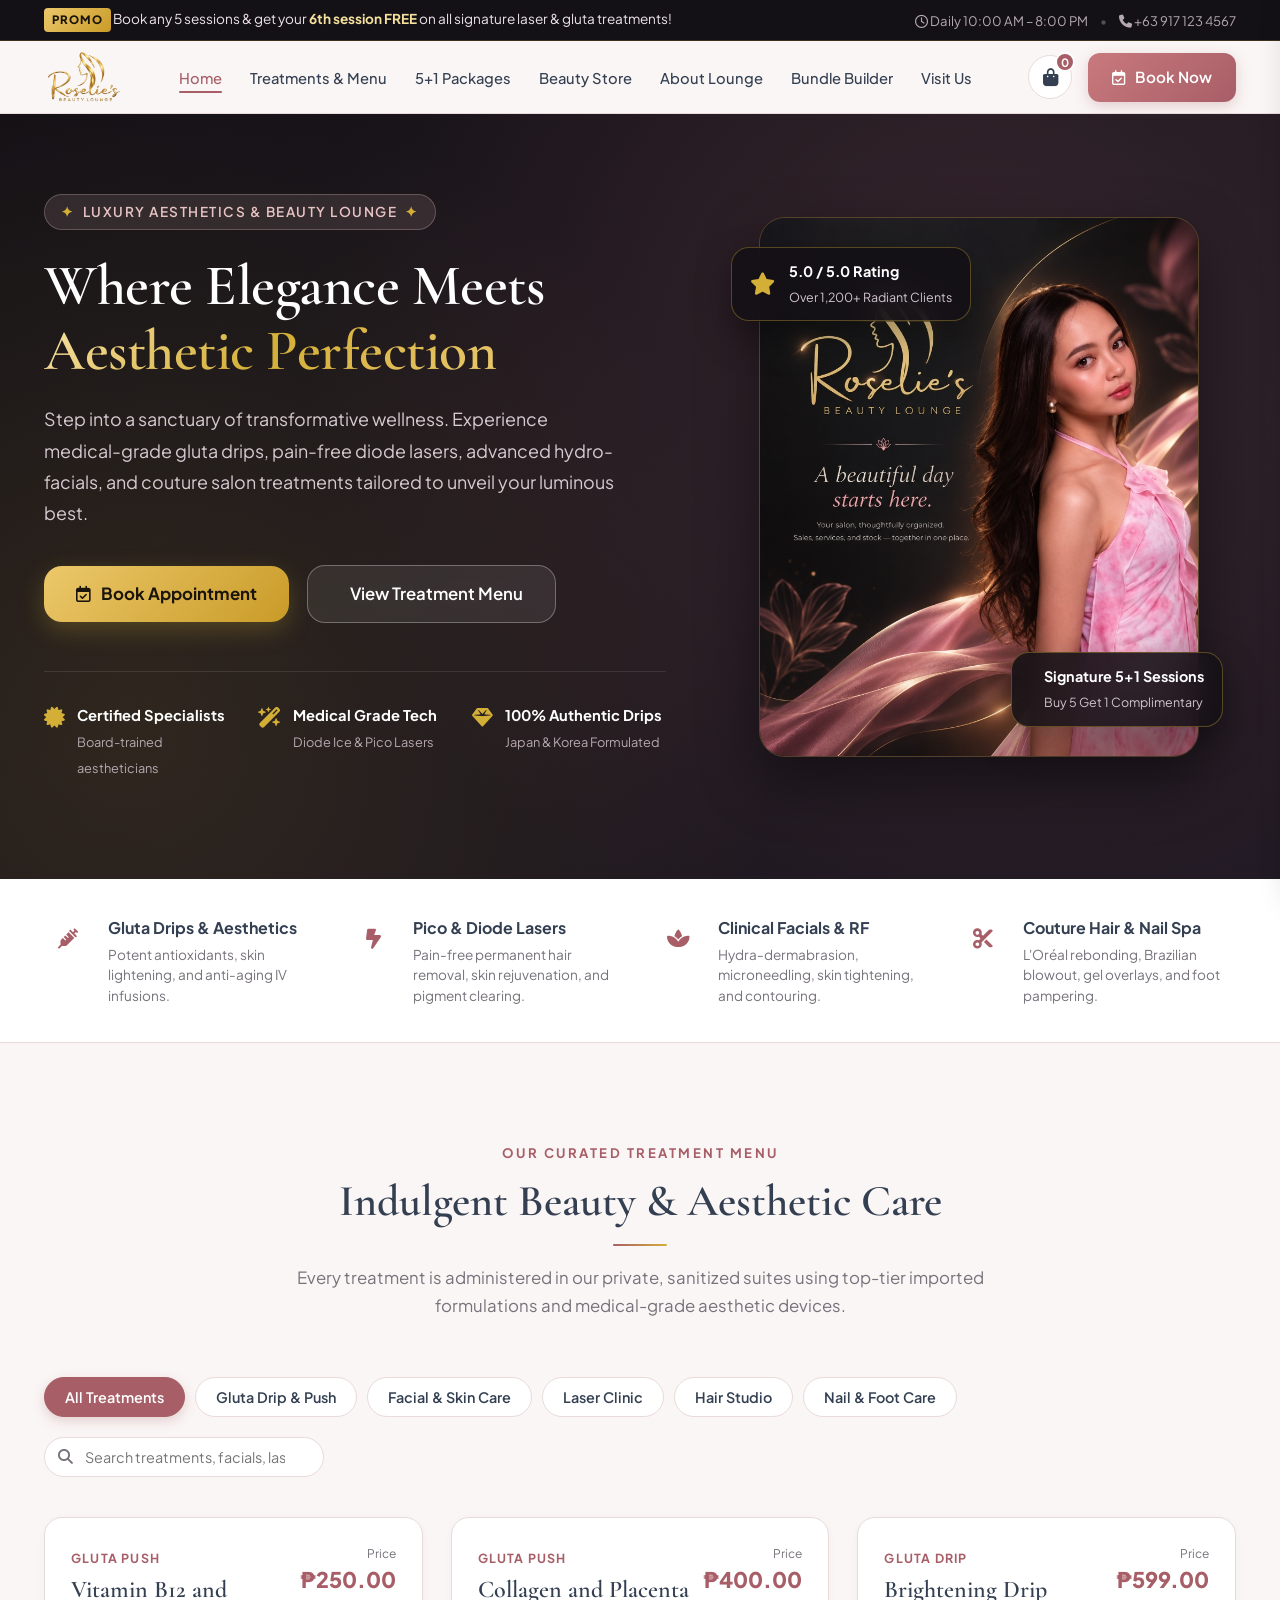
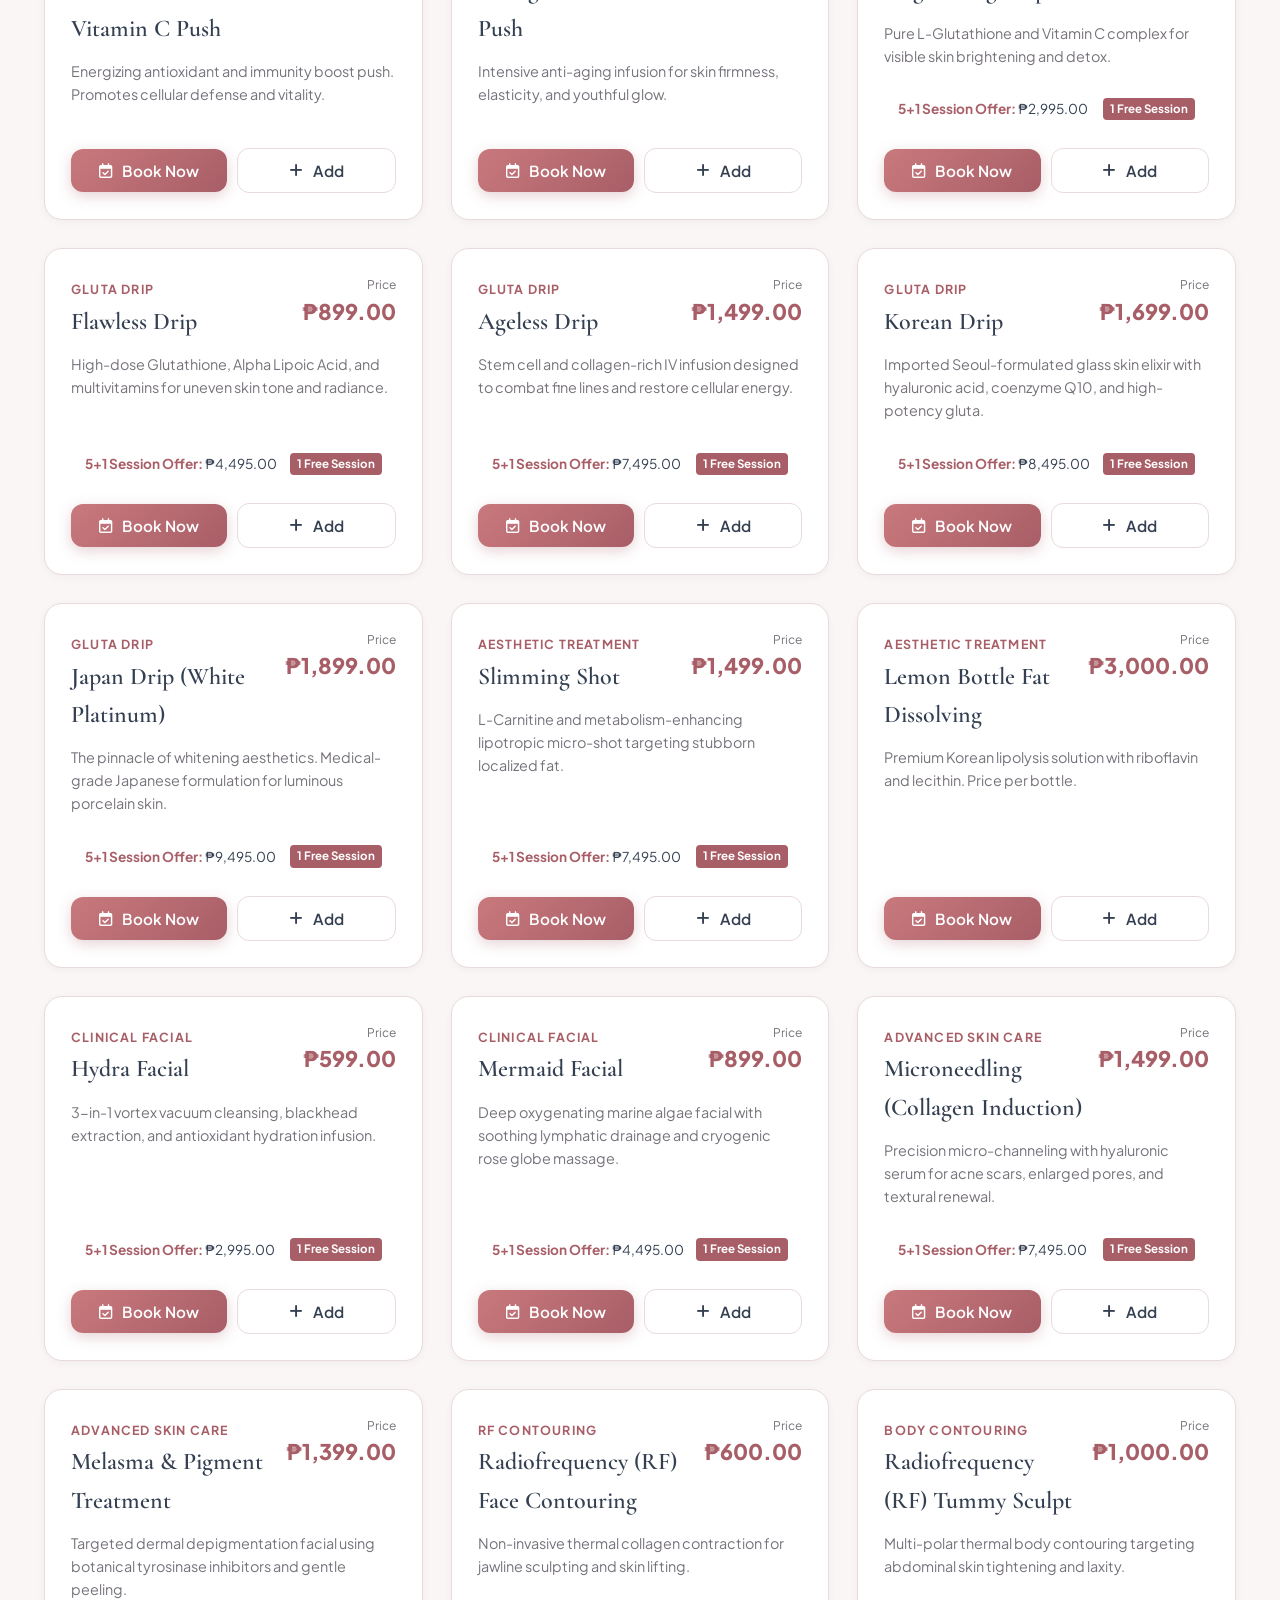
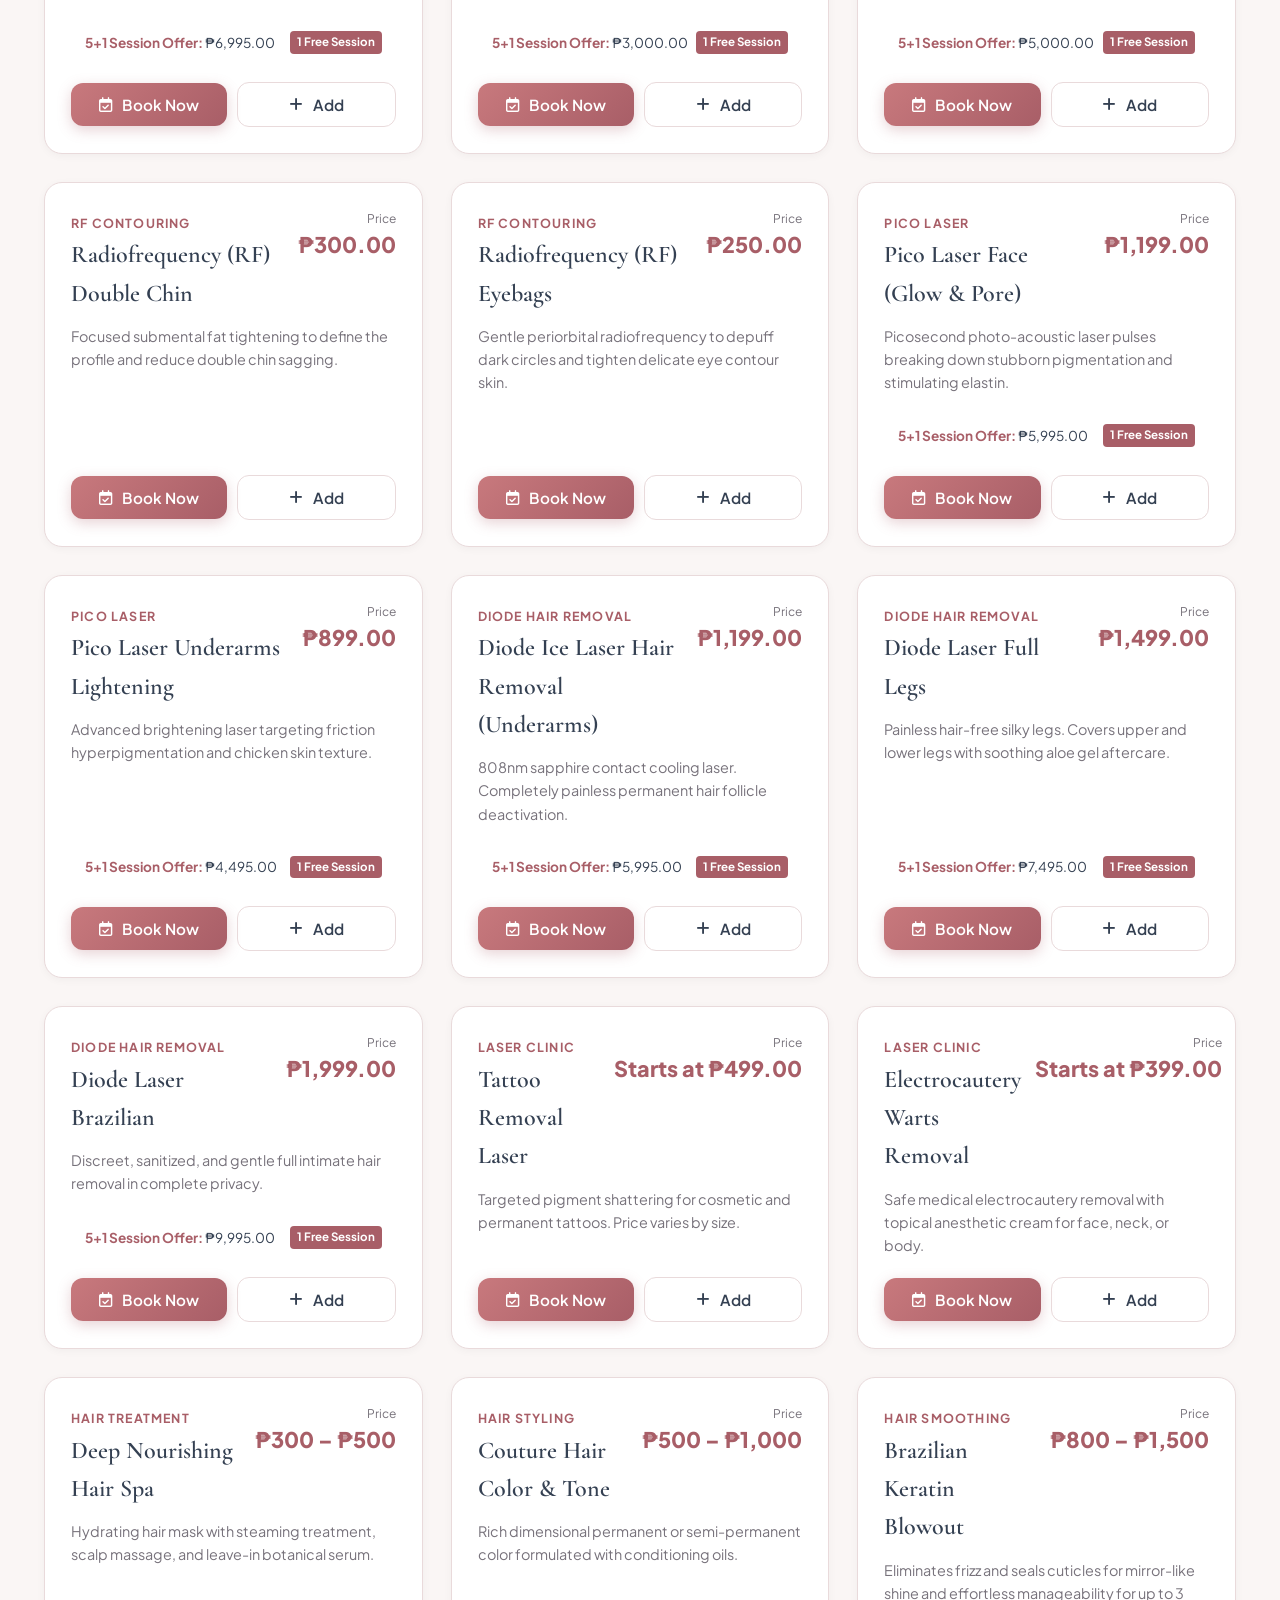
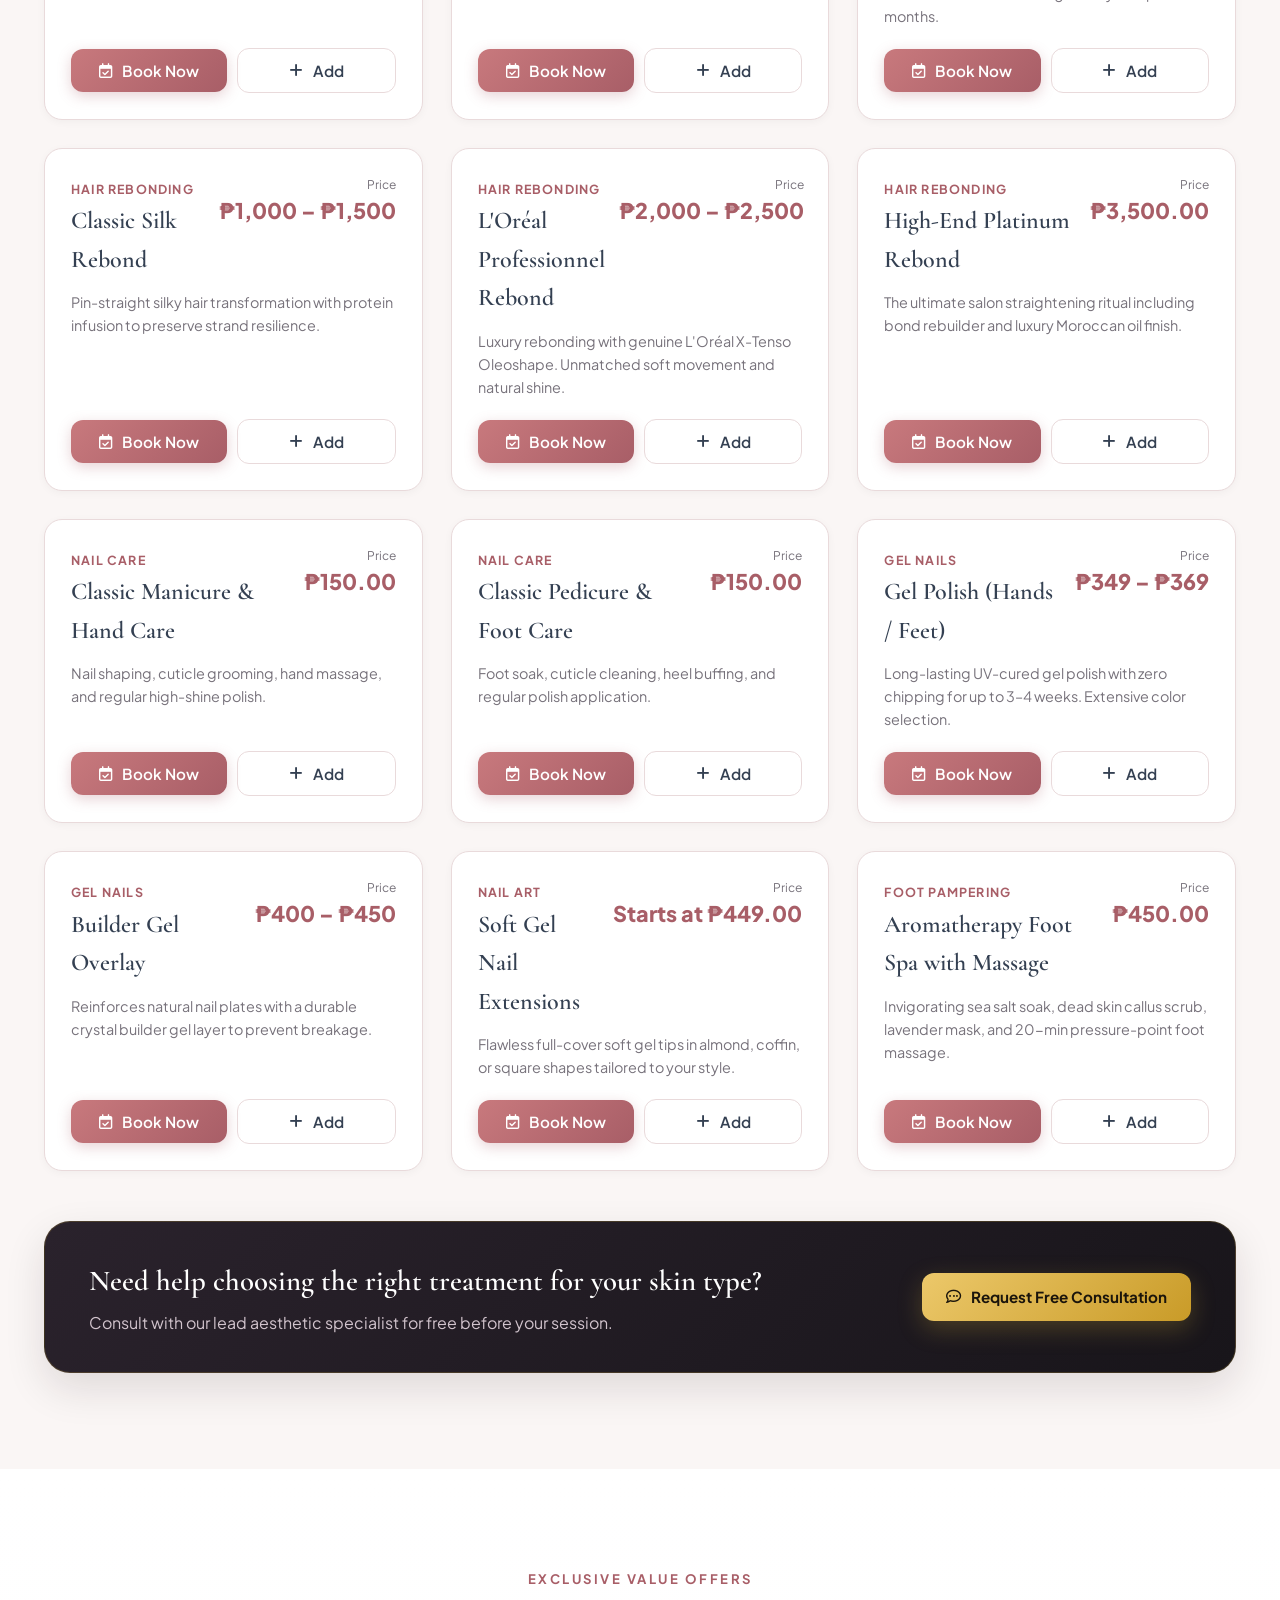
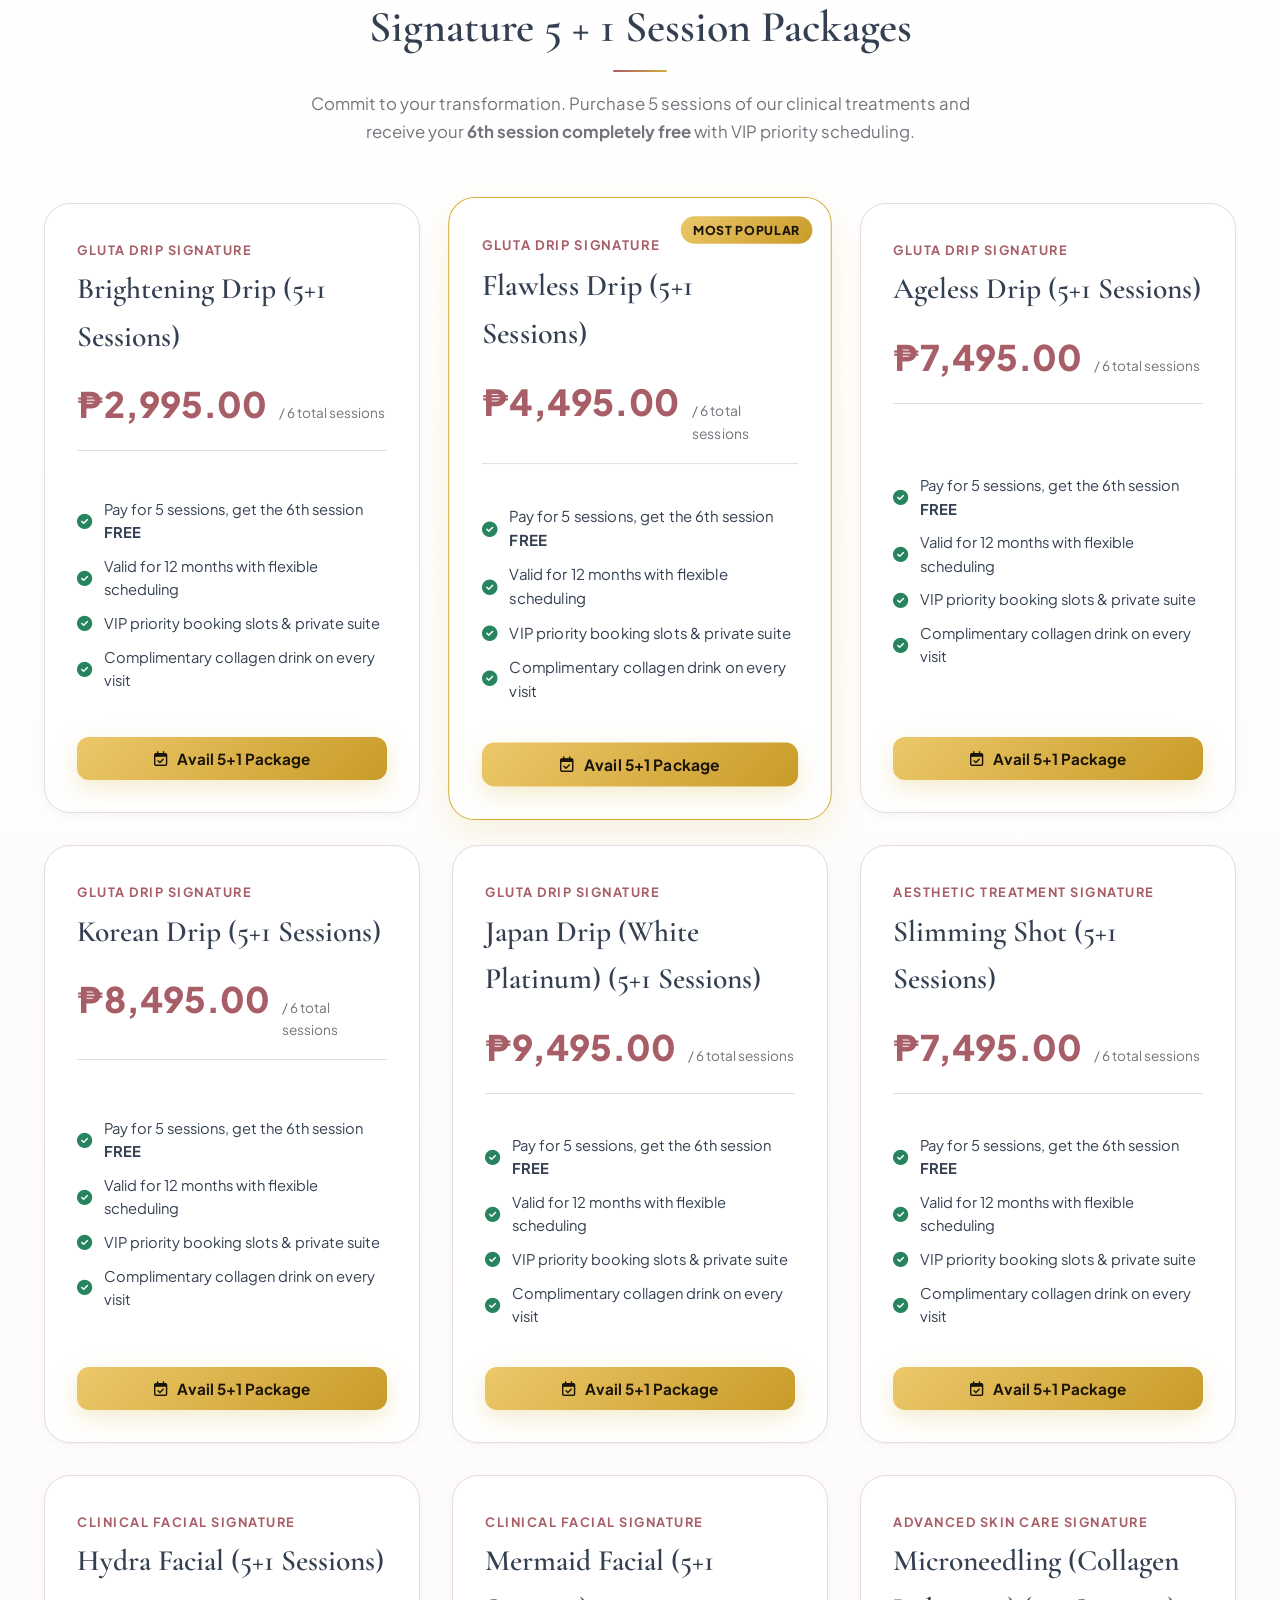
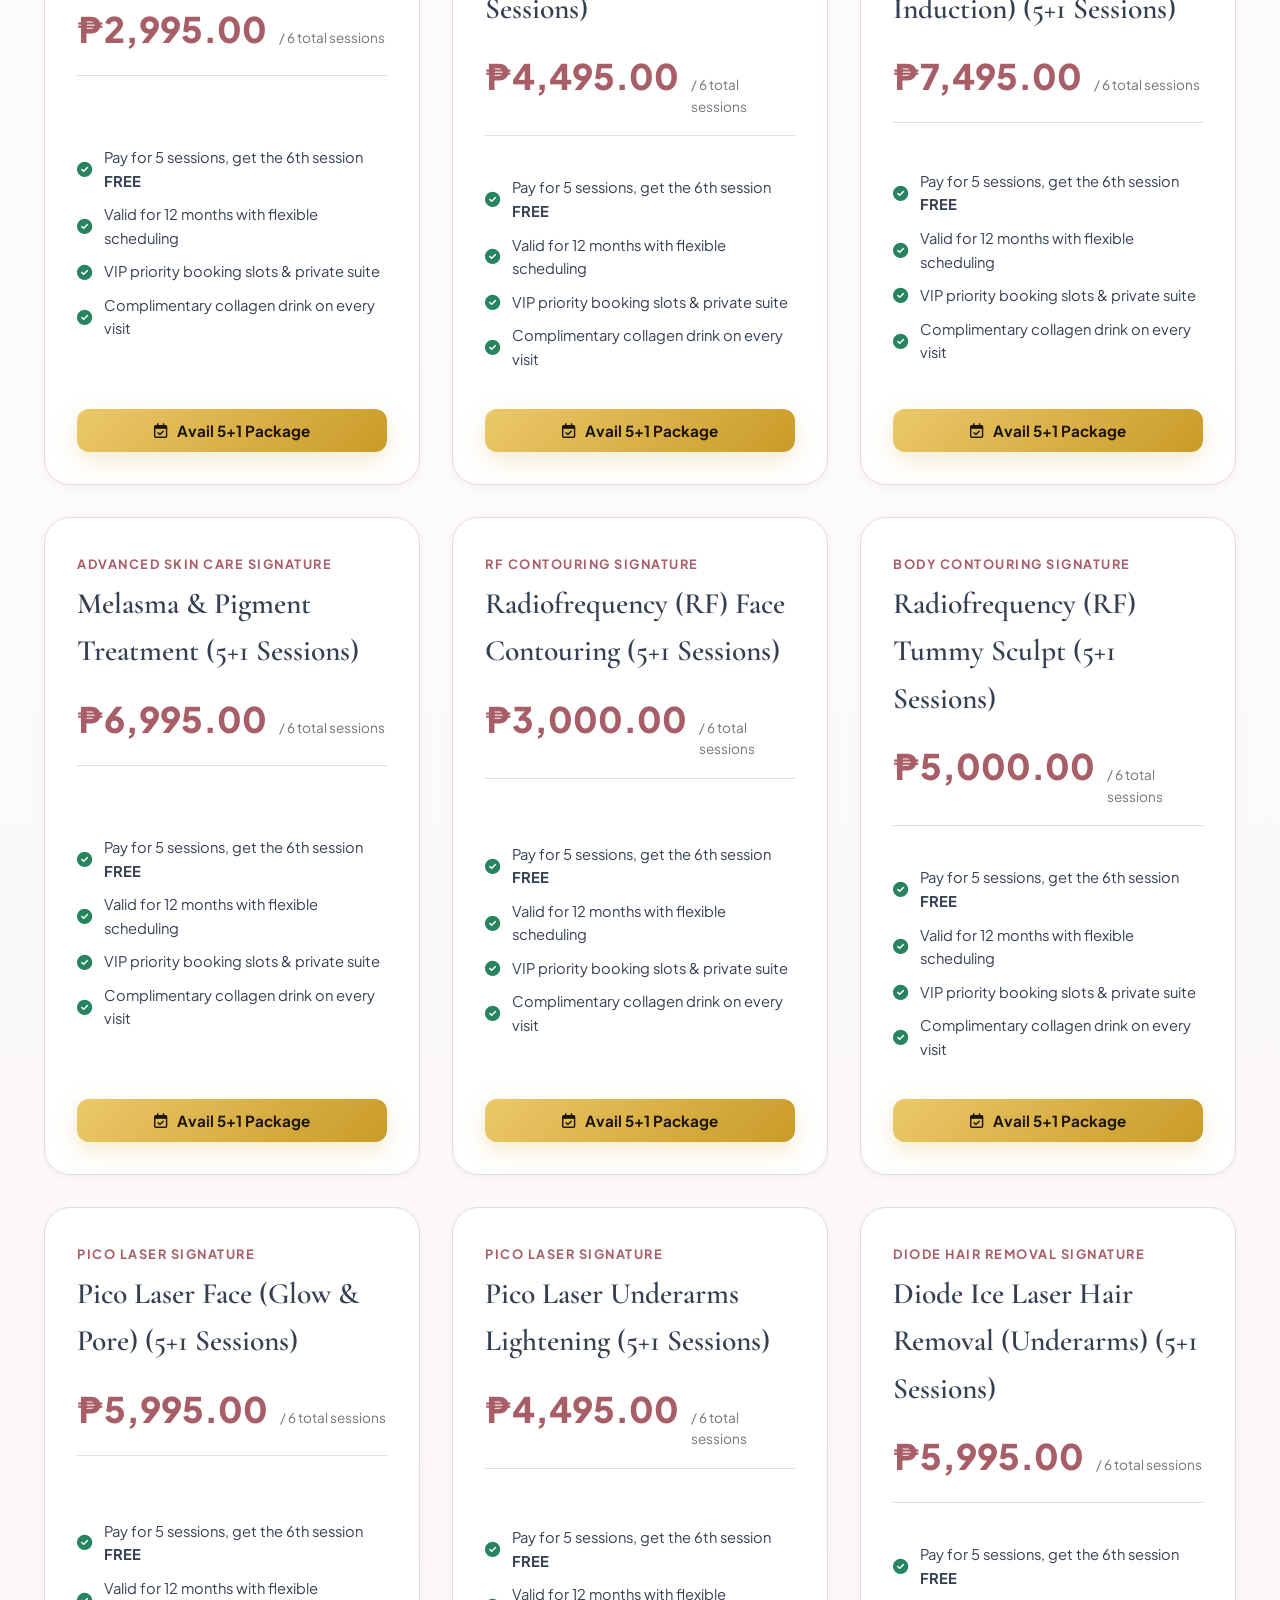
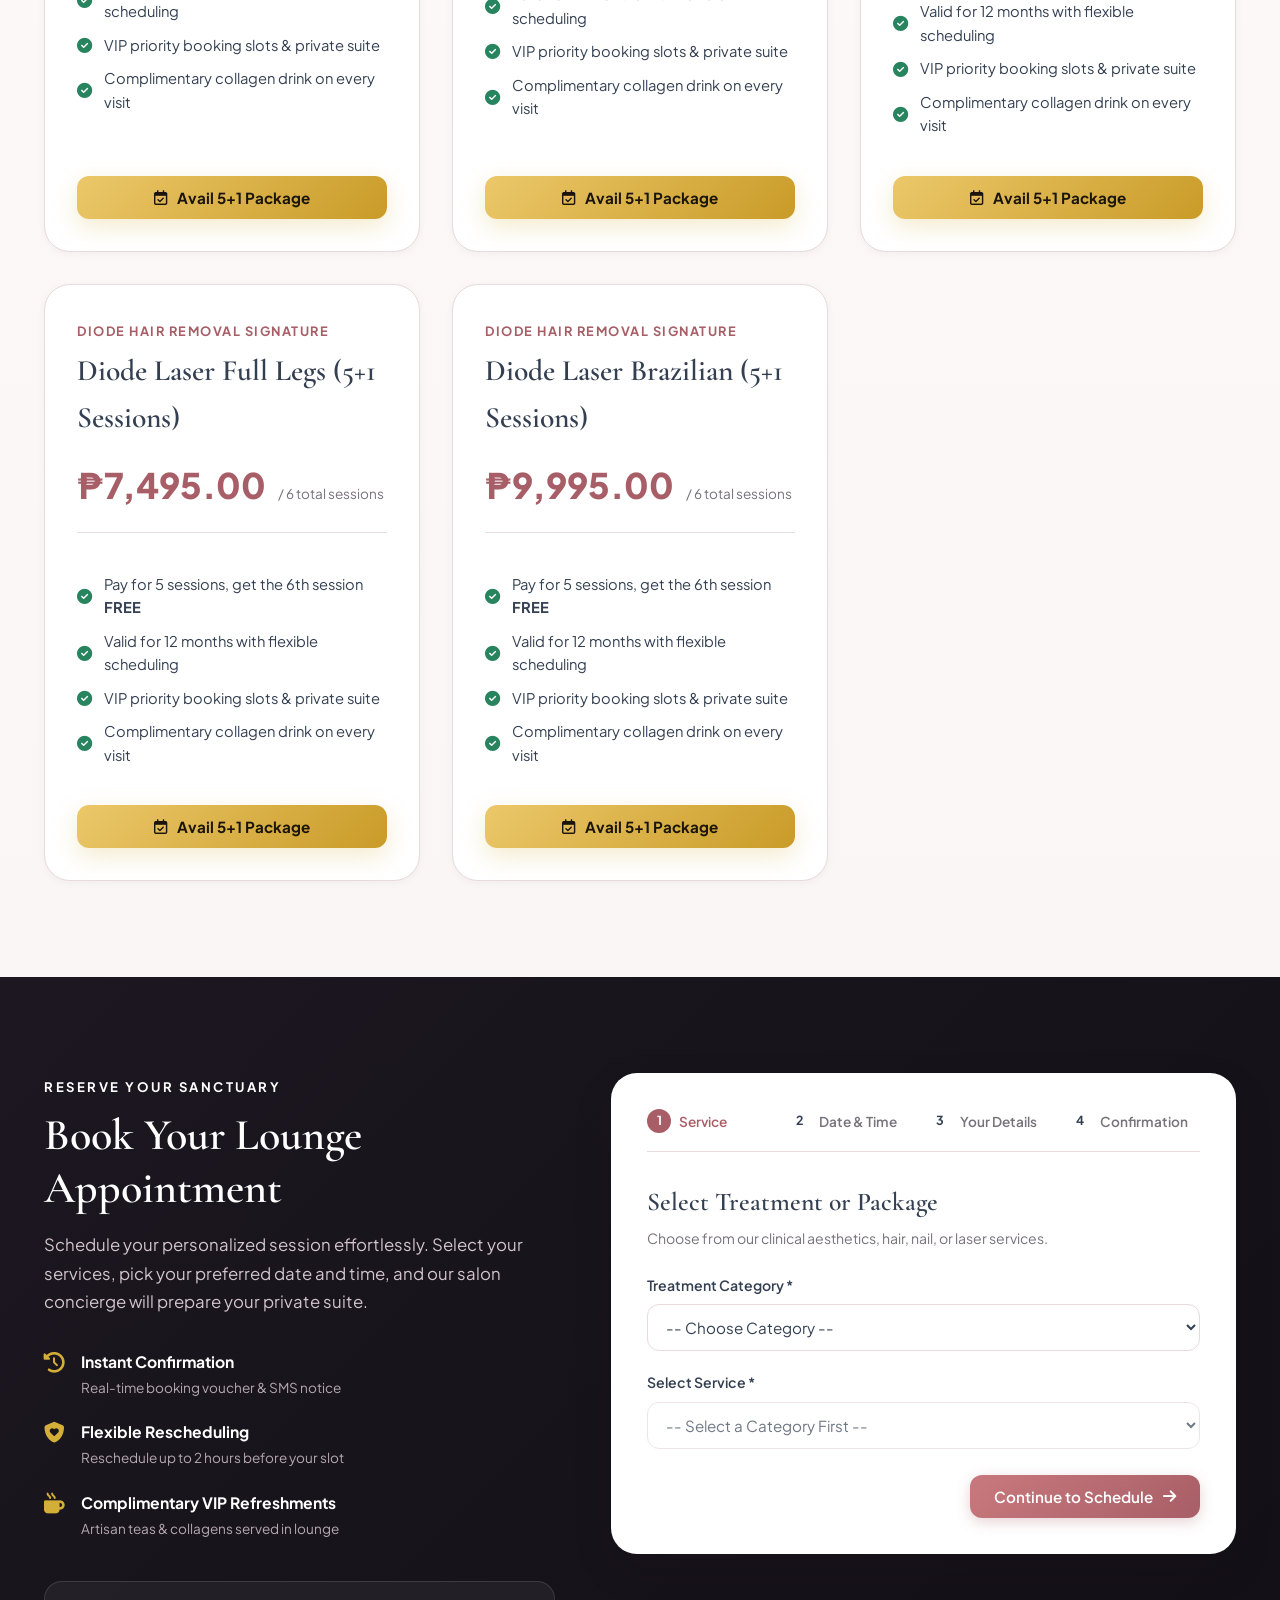
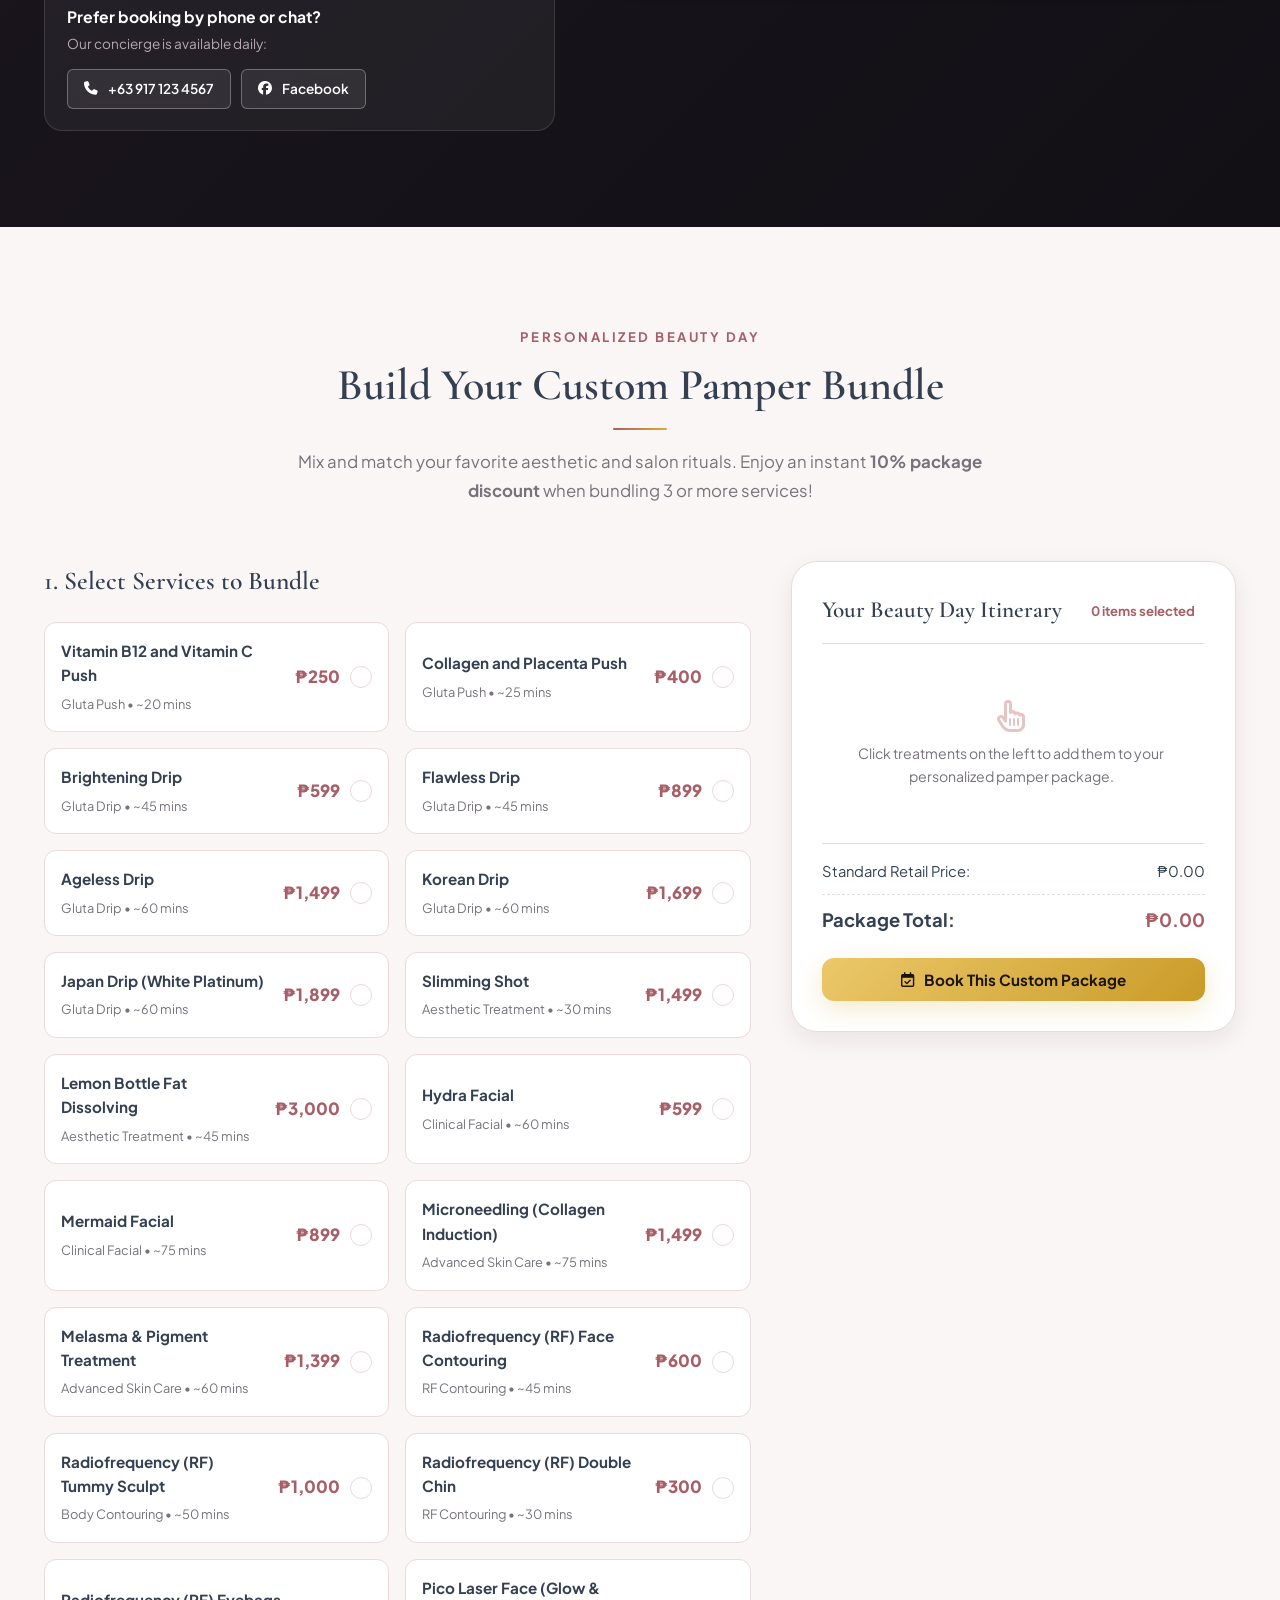
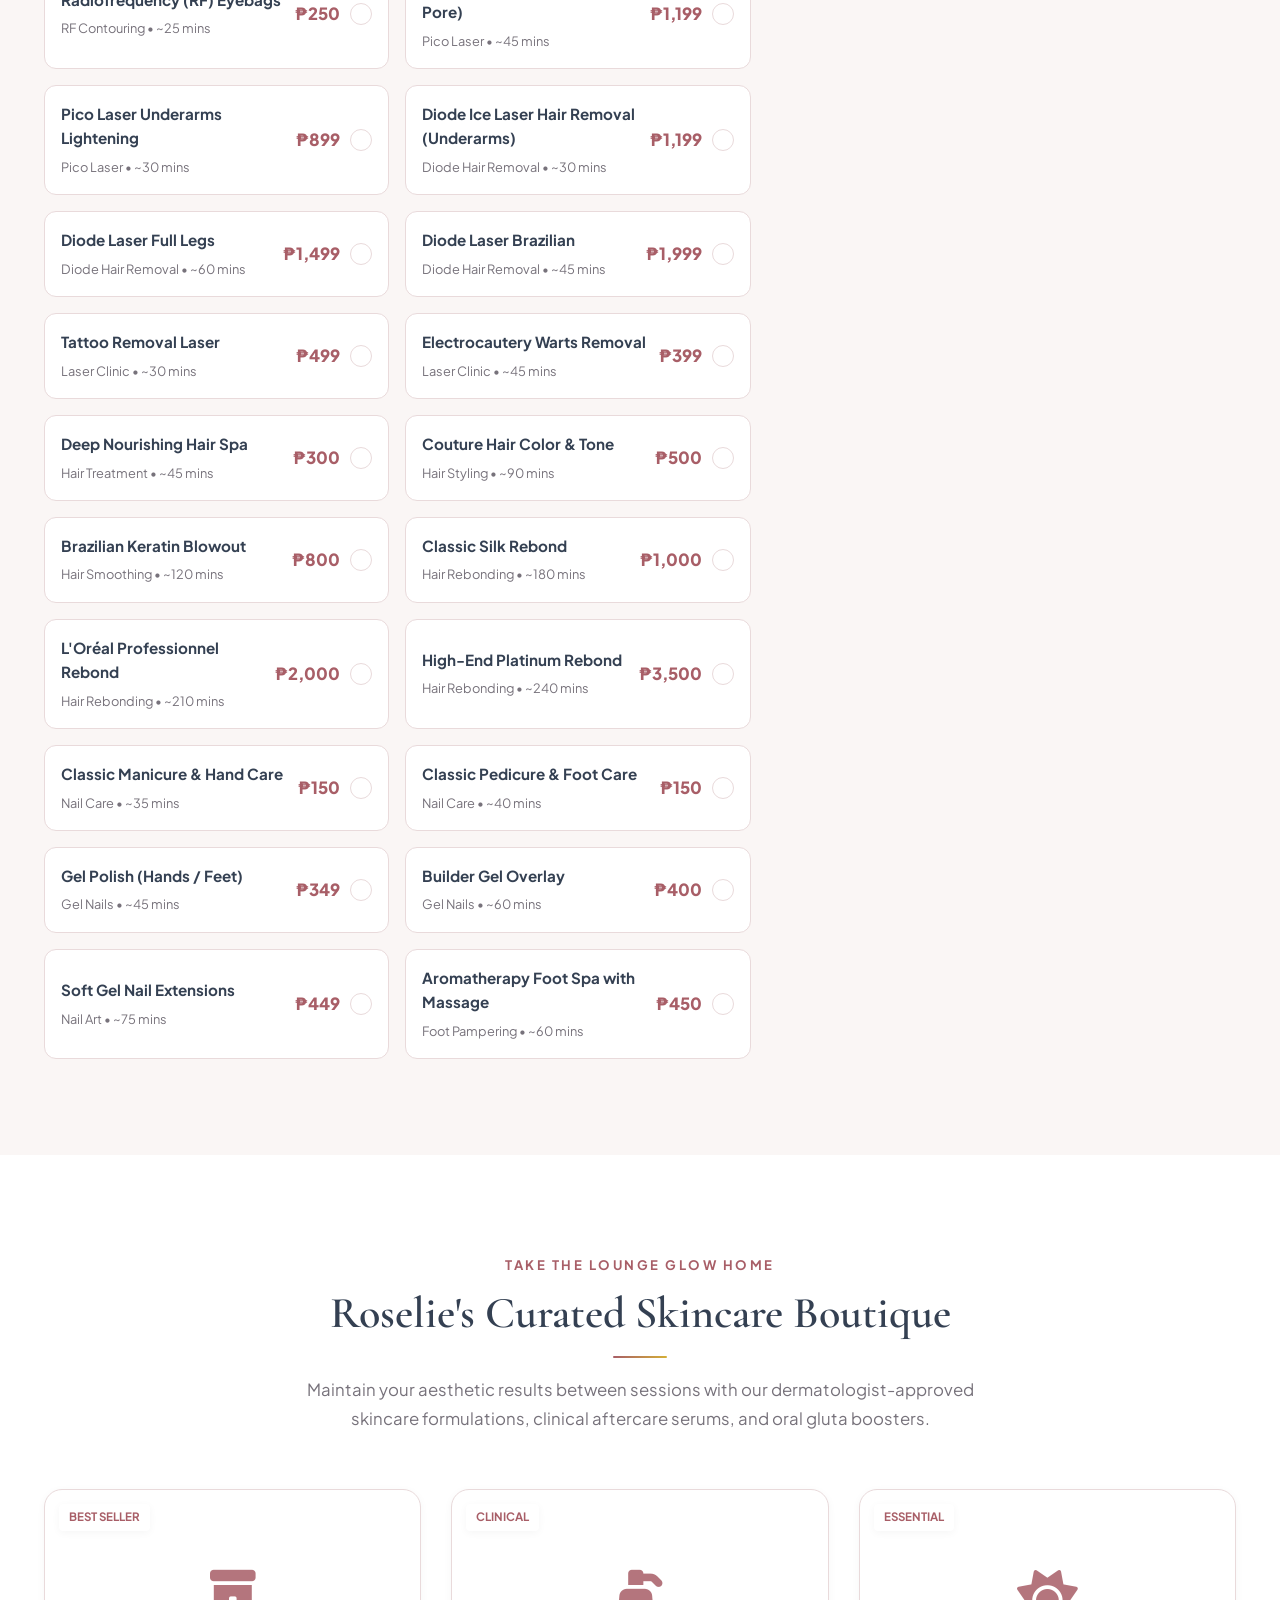
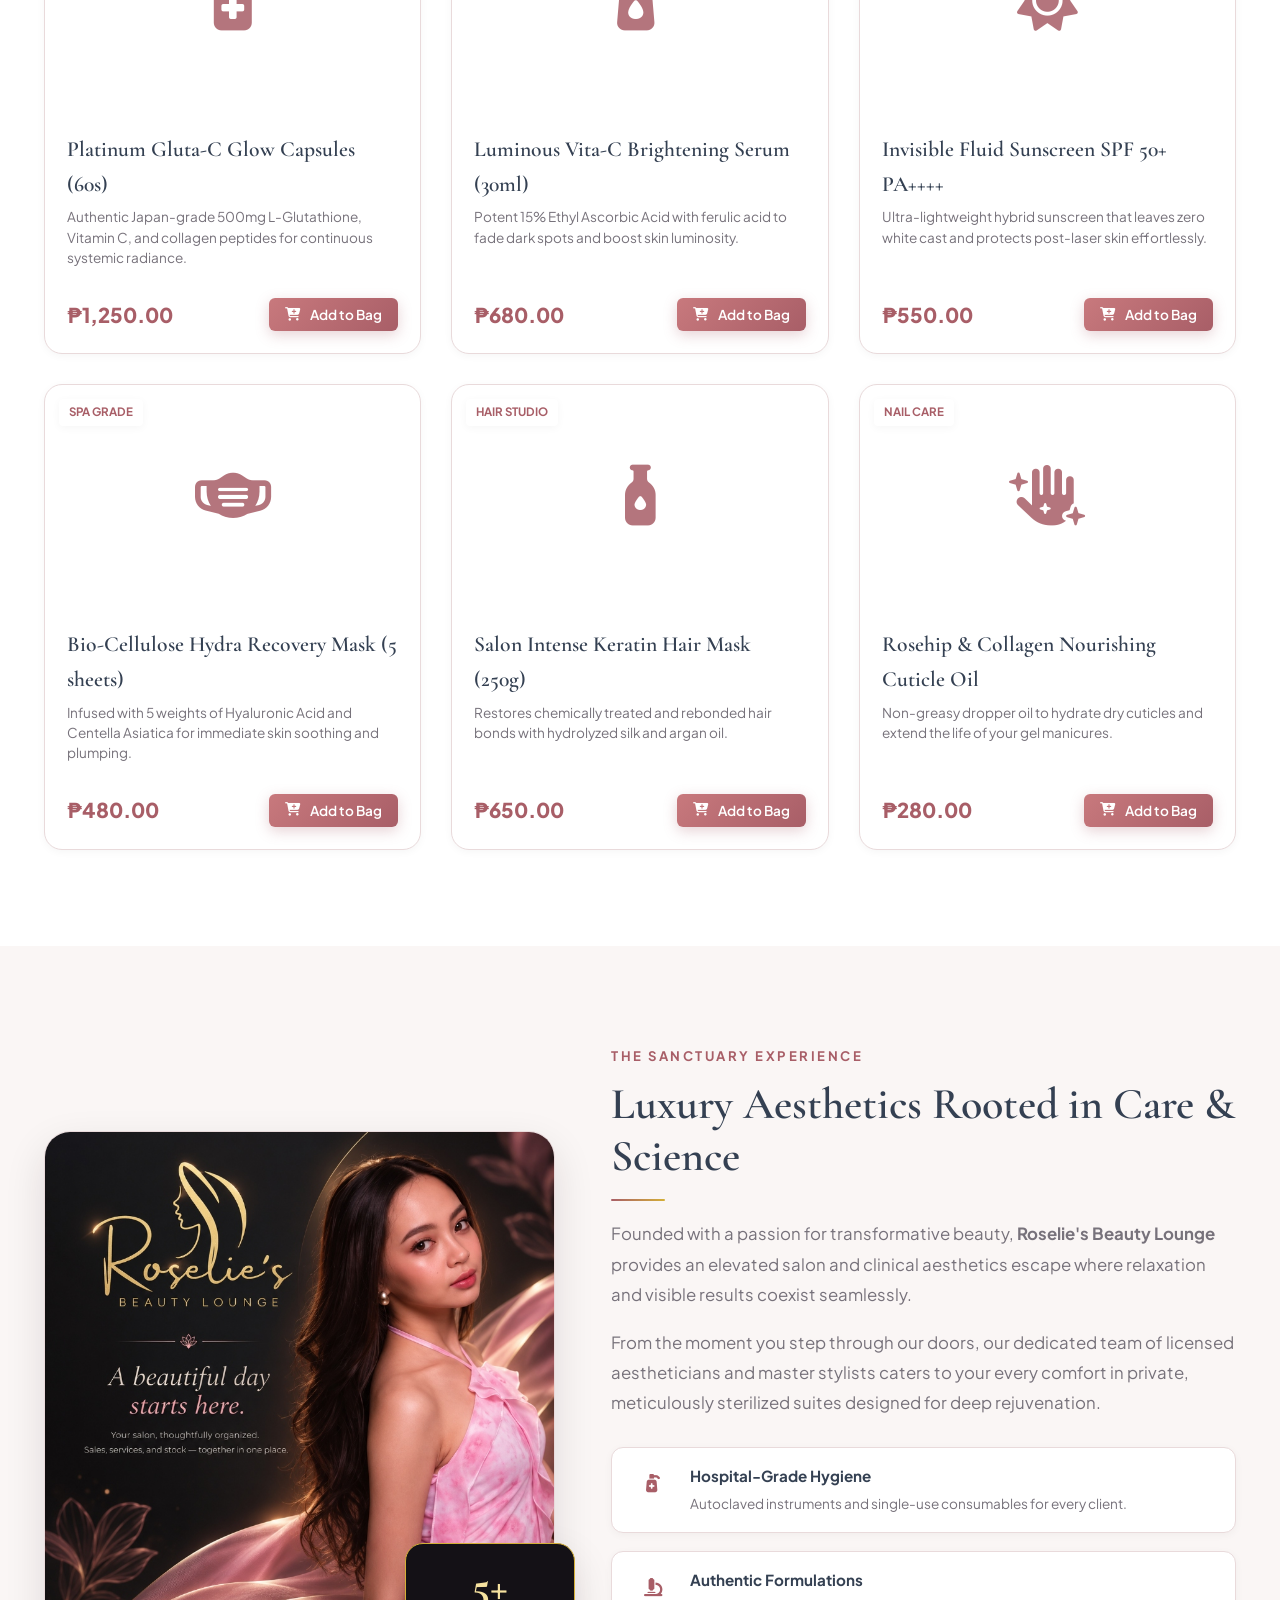
==== commit ee8c5a1b: "Secure Super Admin login (user: admin, Password: wesleyhans123), remove demo helper, and unexpose ad" ====
--- a/website/index.html
+++ b/website/index.html
@@ -30,8 +30,6 @@
         <span><i class="fa-regular fa-clock"></i> Daily 10:00 AM – 8:00 PM</span>
         <span class="divider">•</span>
         <a href="tel:+639171234567"><i class="fa-solid fa-phone"></i> +63 917 123 4567</a>
-        <span class="divider">•</span>
-        <a href="admin.html" class="top-admin-badge" style="color:var(--gold); font-weight:600; text-decoration:none;"><i class="fa-solid fa-user-shield"></i> Staff Admin</a>
       </div>
     </div>
   </div>
@@ -60,9 +58,6 @@
           <i class="fa-solid fa-bag-shopping"></i>
           <span class="cart-badge" id="cartCount">0</span>
         </button>
-        <a href="admin.html" class="cart-btn" style="text-decoration:none;" title="Staff Admin Portal" aria-label="Staff Portal">
-          <i class="fa-solid fa-user-shield"></i>
-        </a>
         <a href="#booking" class="btn btn-primary nav-book-btn">
           <i class="fa-regular fa-calendar-check"></i> Book Now
         </a>
@@ -845,7 +840,6 @@
           <li><a href="#store">Curated Skincare Boutique</a></li>
           <li><a href="#experience">Lounge Standards &amp; Safety</a></li>
           <li><a href="#faq">Frequently Asked Questions</a></li>
-          <li><a href="admin.html" style="color:var(--gold); font-weight:600;"><i class="fa-solid fa-lock"></i> Staff Admin Console</a></li>
         </ul>
       </div>
 
@@ -871,8 +865,6 @@
           <a href="#">Terms of Service</a>
           <span>•</span>
           <a href="#">Sanitation Protocol</a>
-          <span>•</span>
-          <a href="admin.html" style="color:var(--gold); font-weight:600;"><i class="fa-solid fa-user-shield"></i> Staff Portal</a>
         </div>
       </div>
     </div>
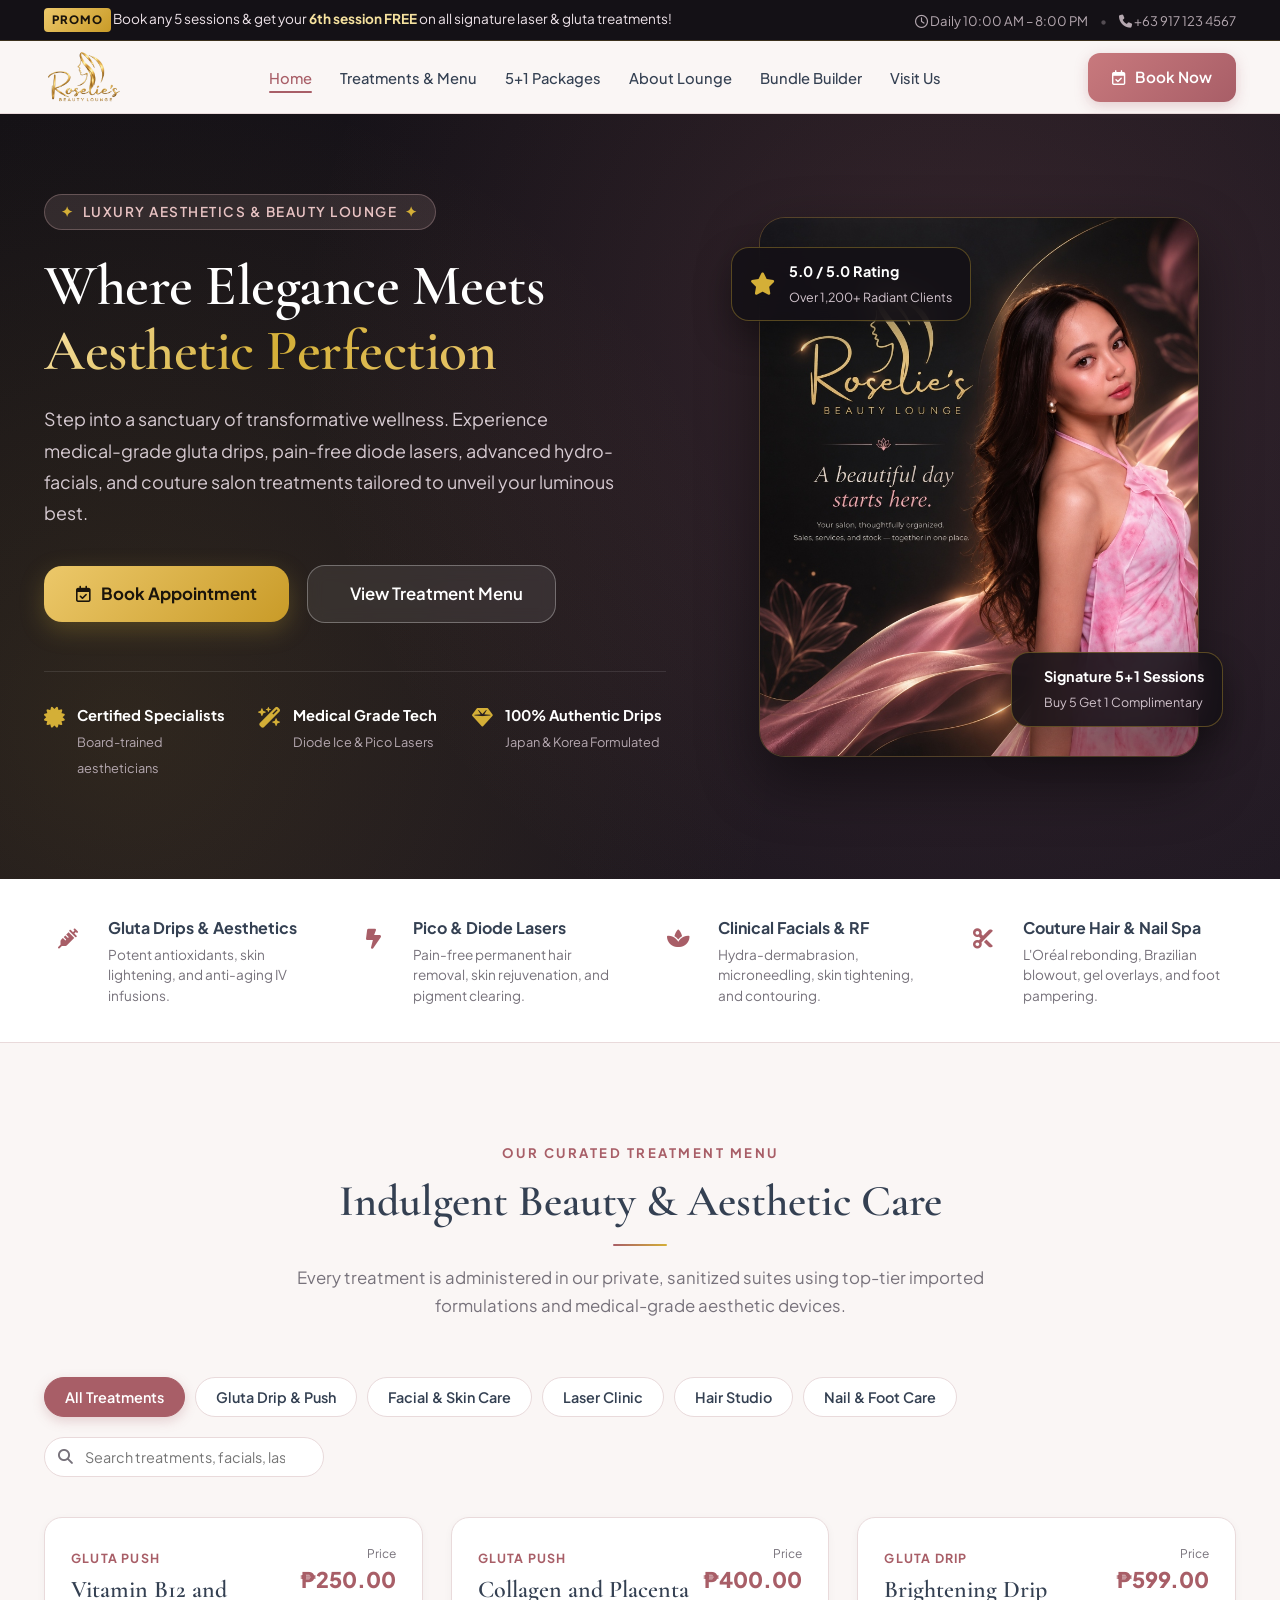
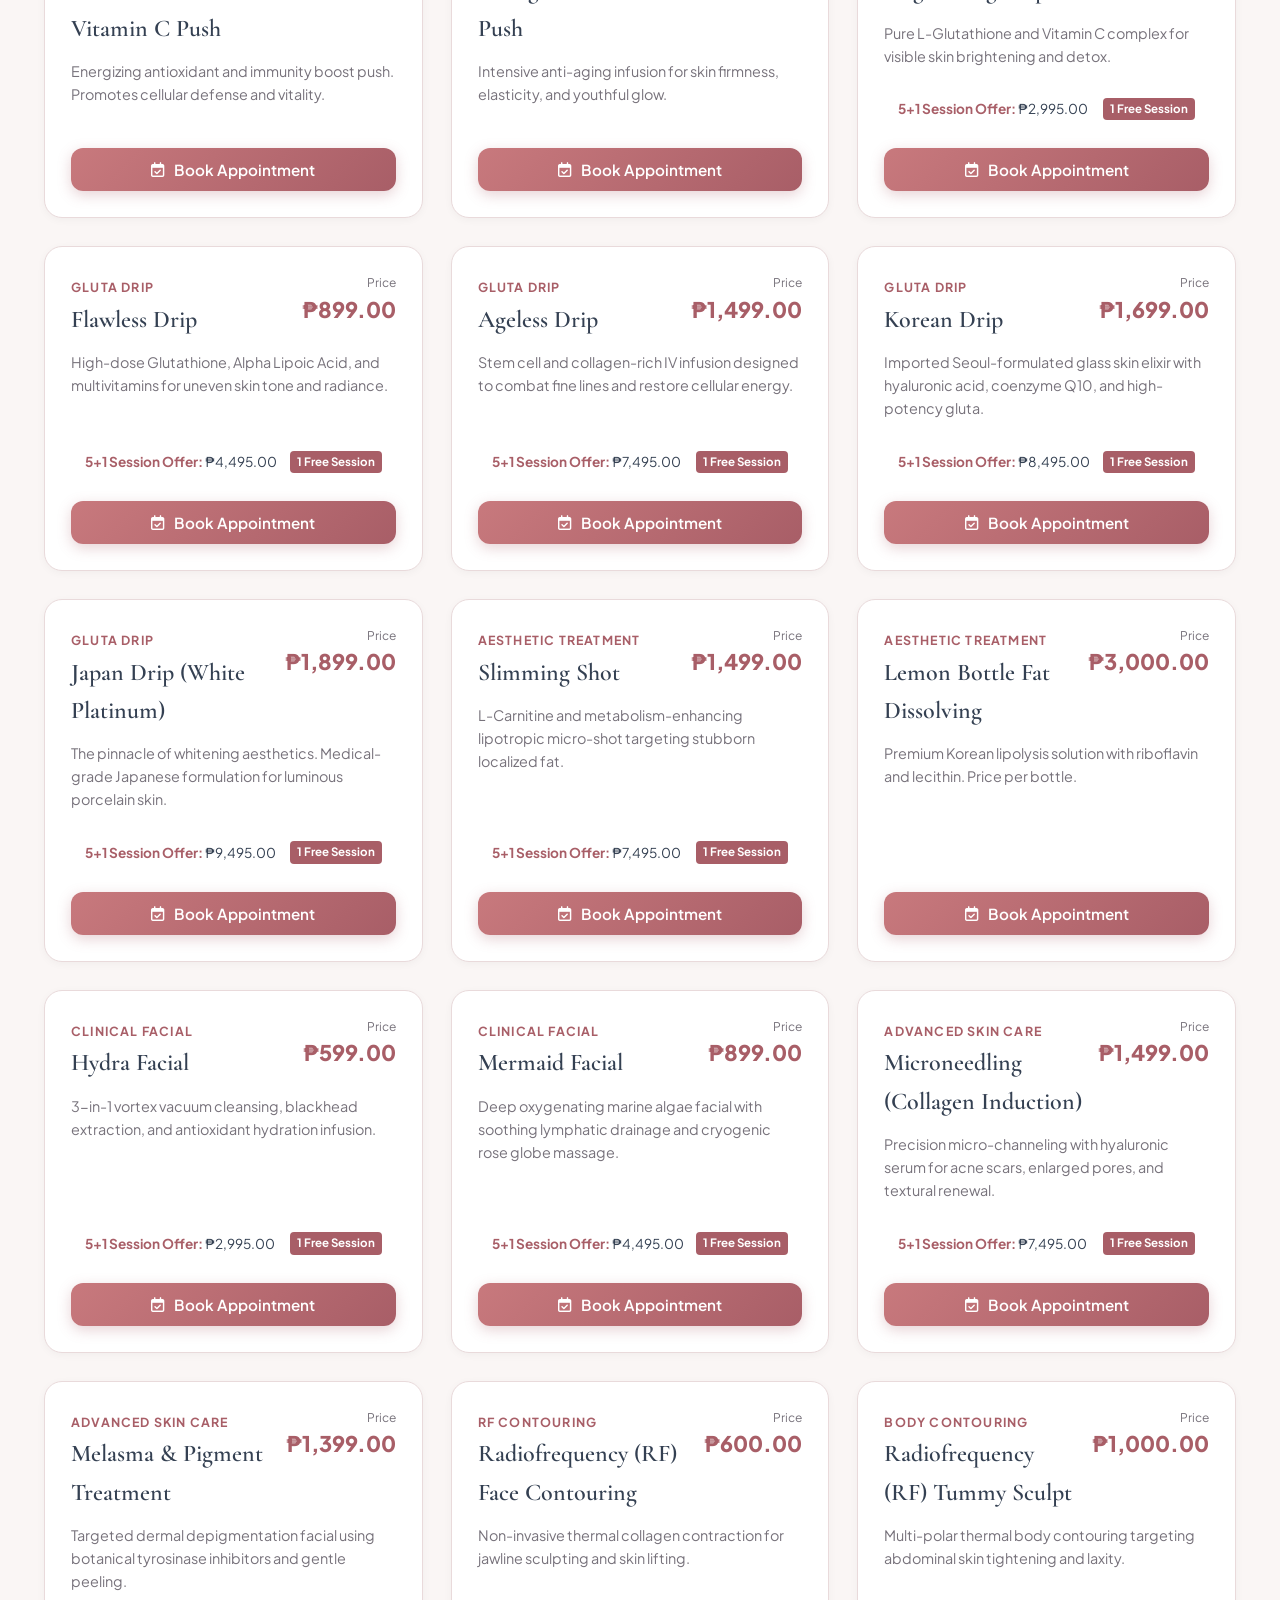
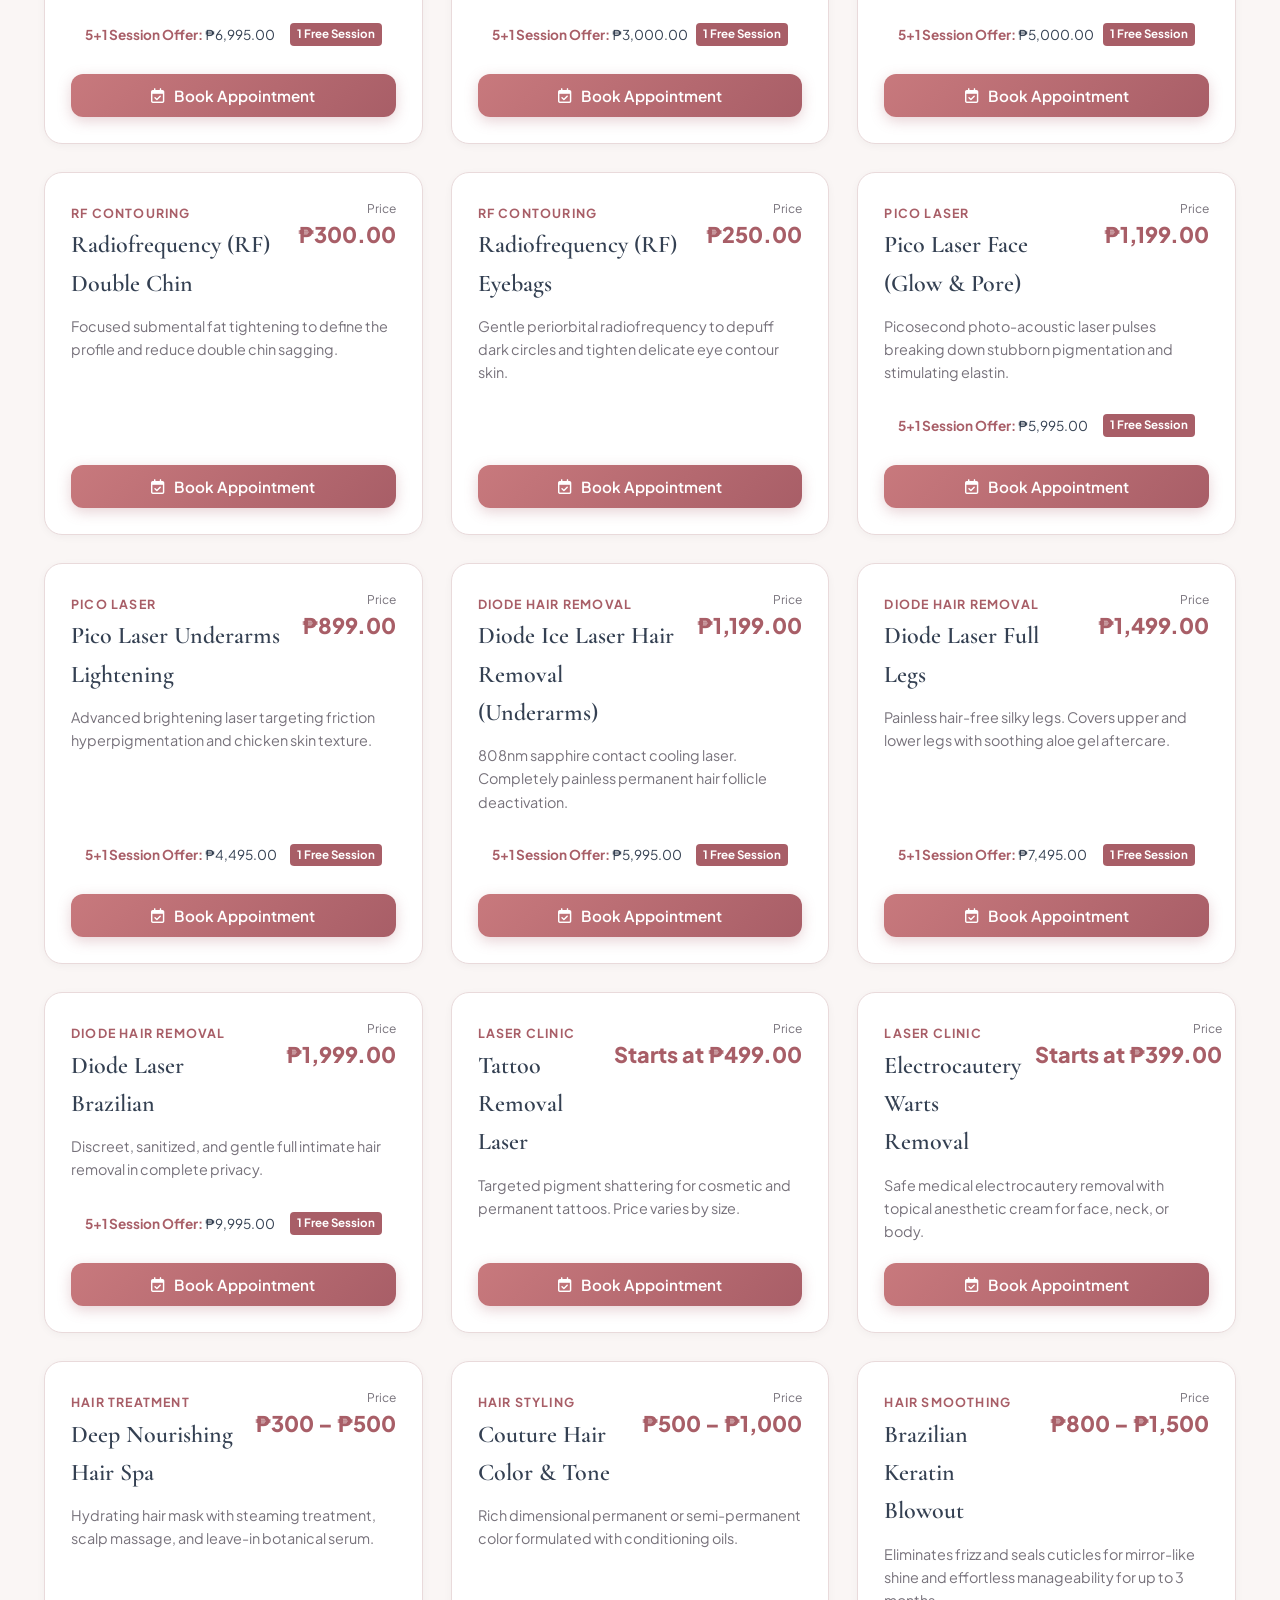
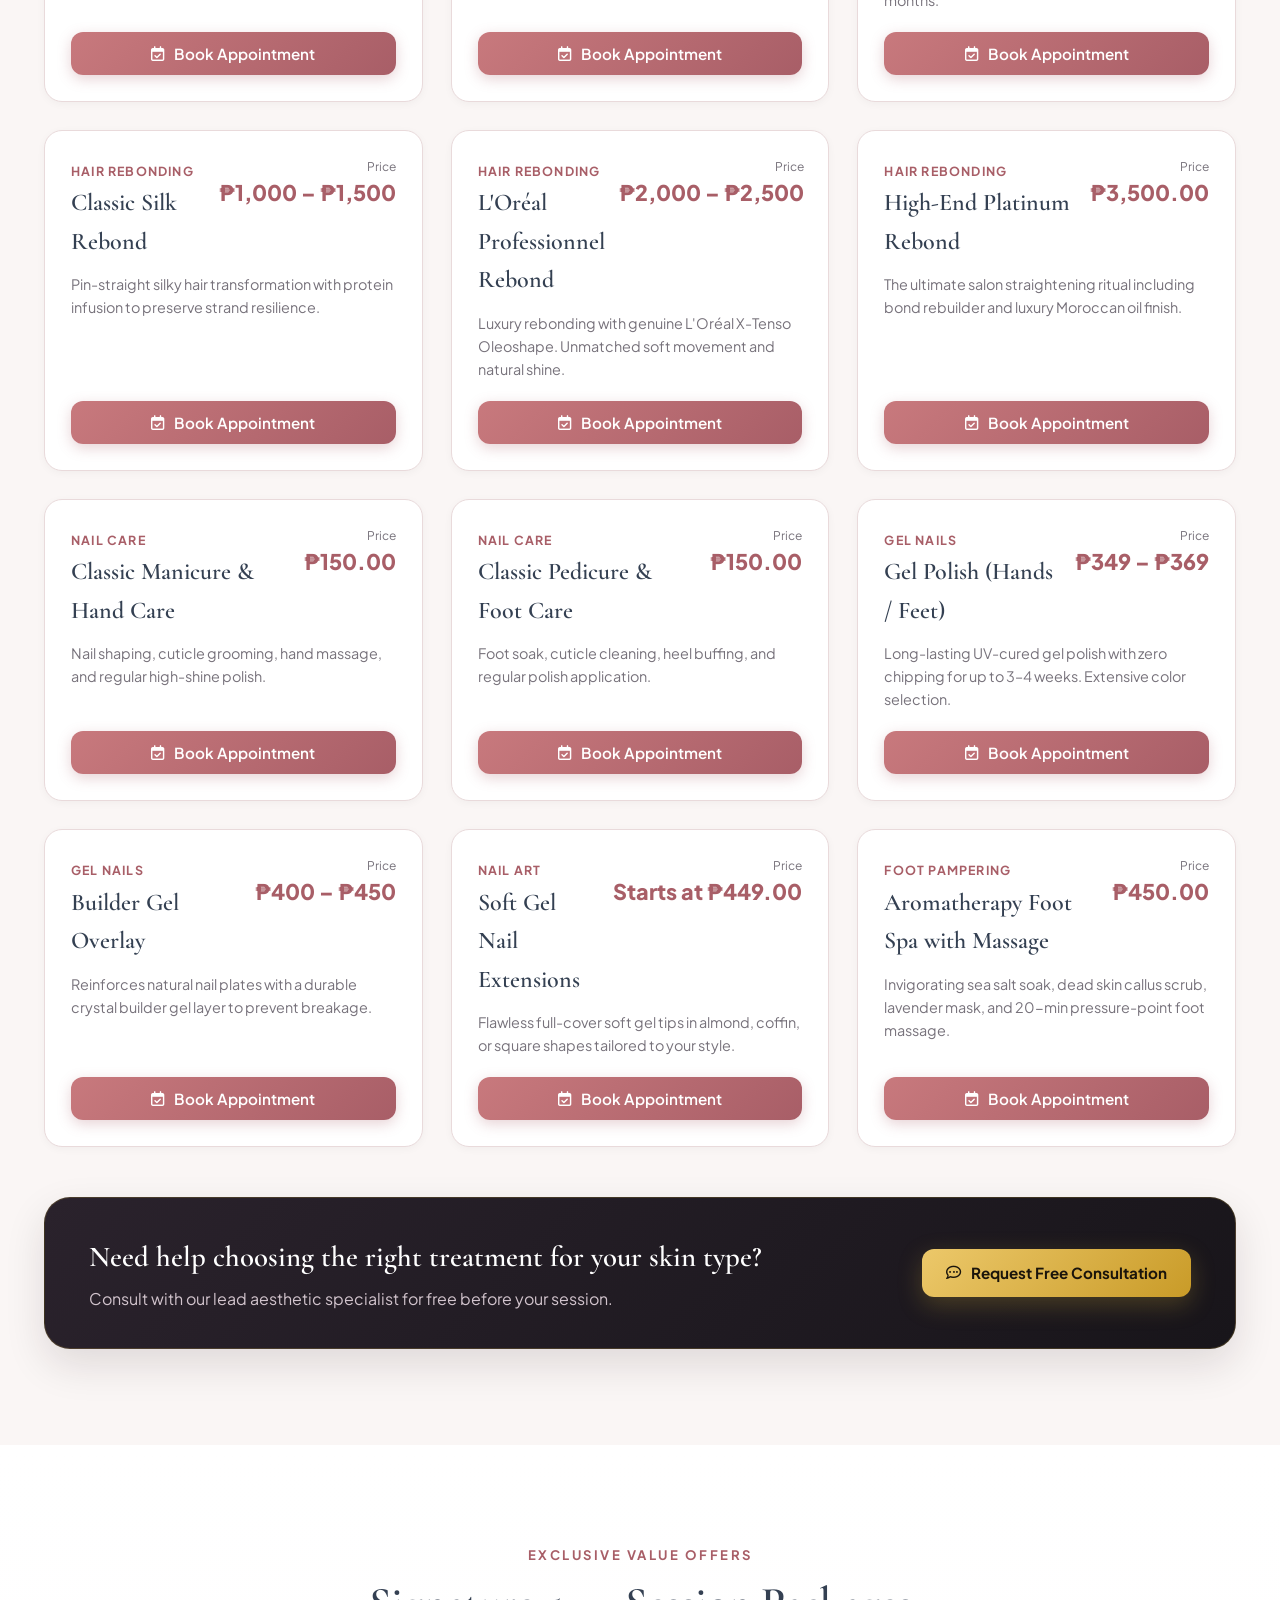
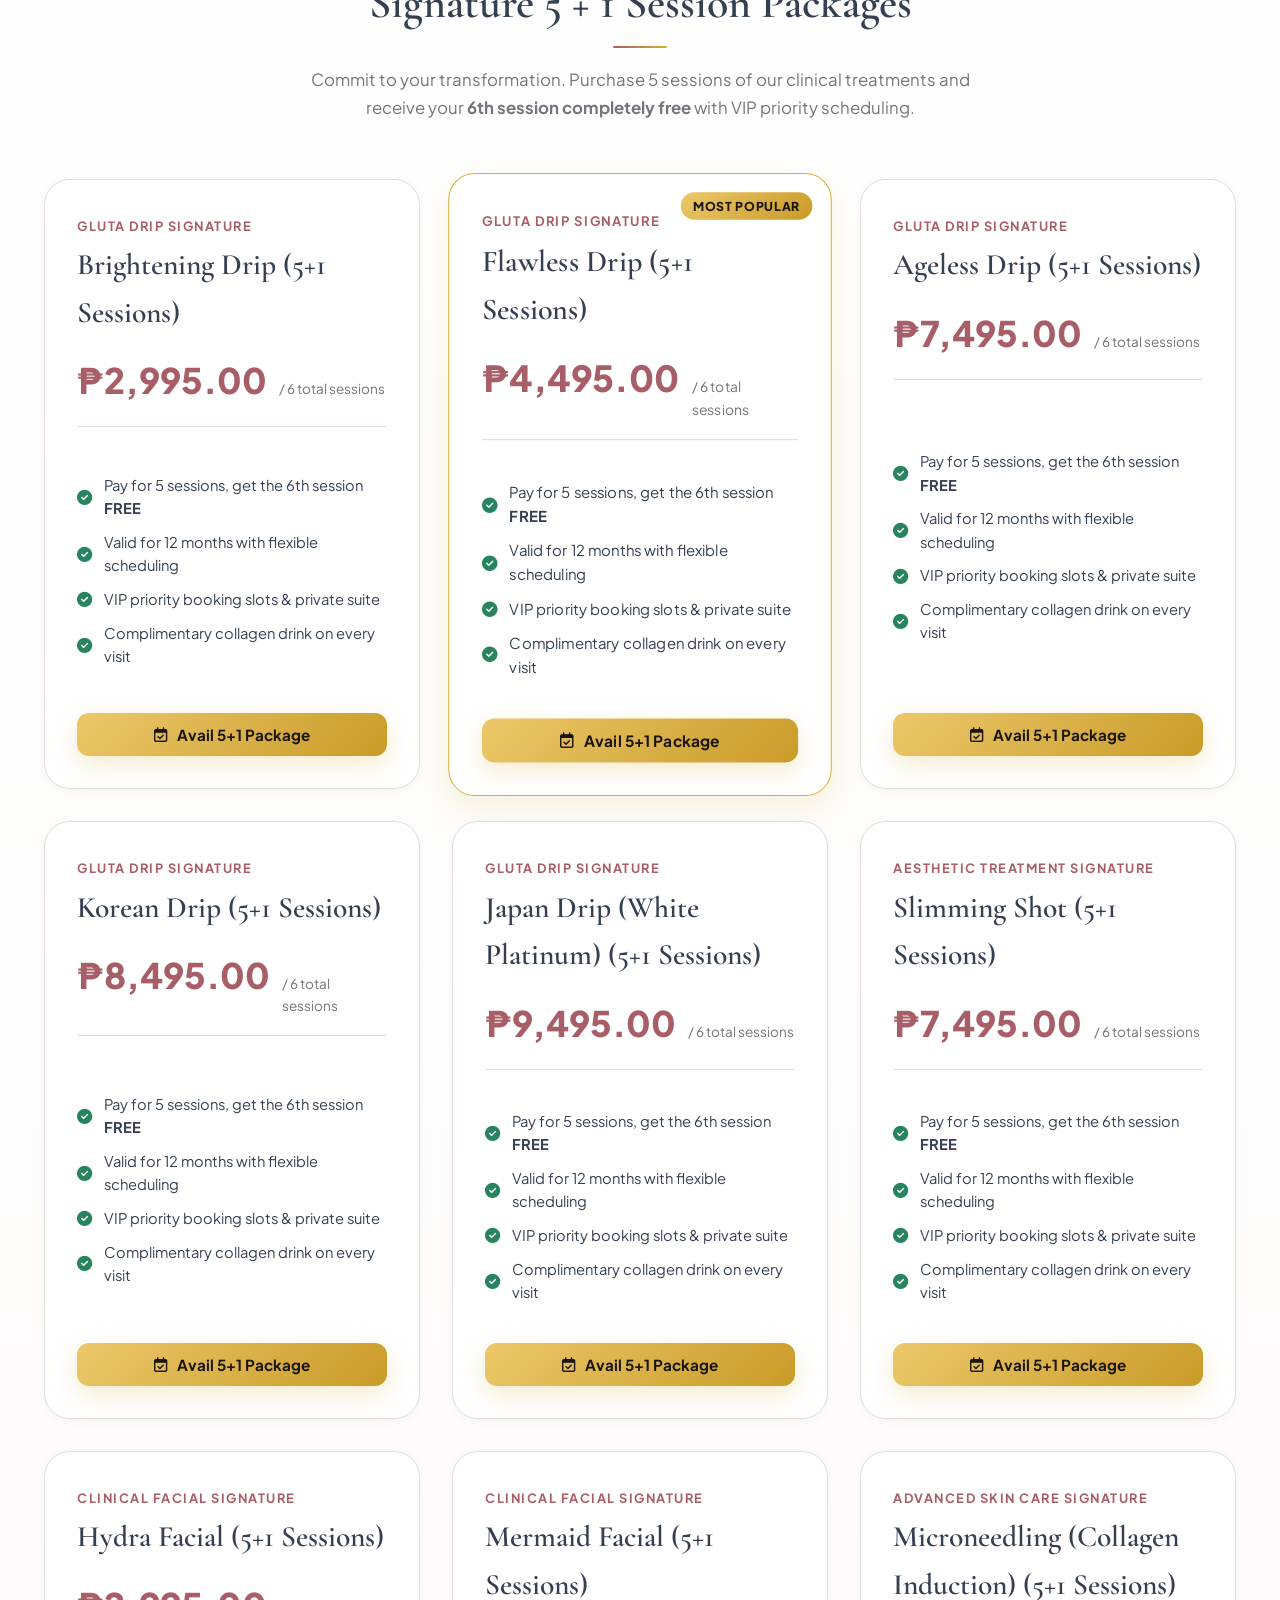
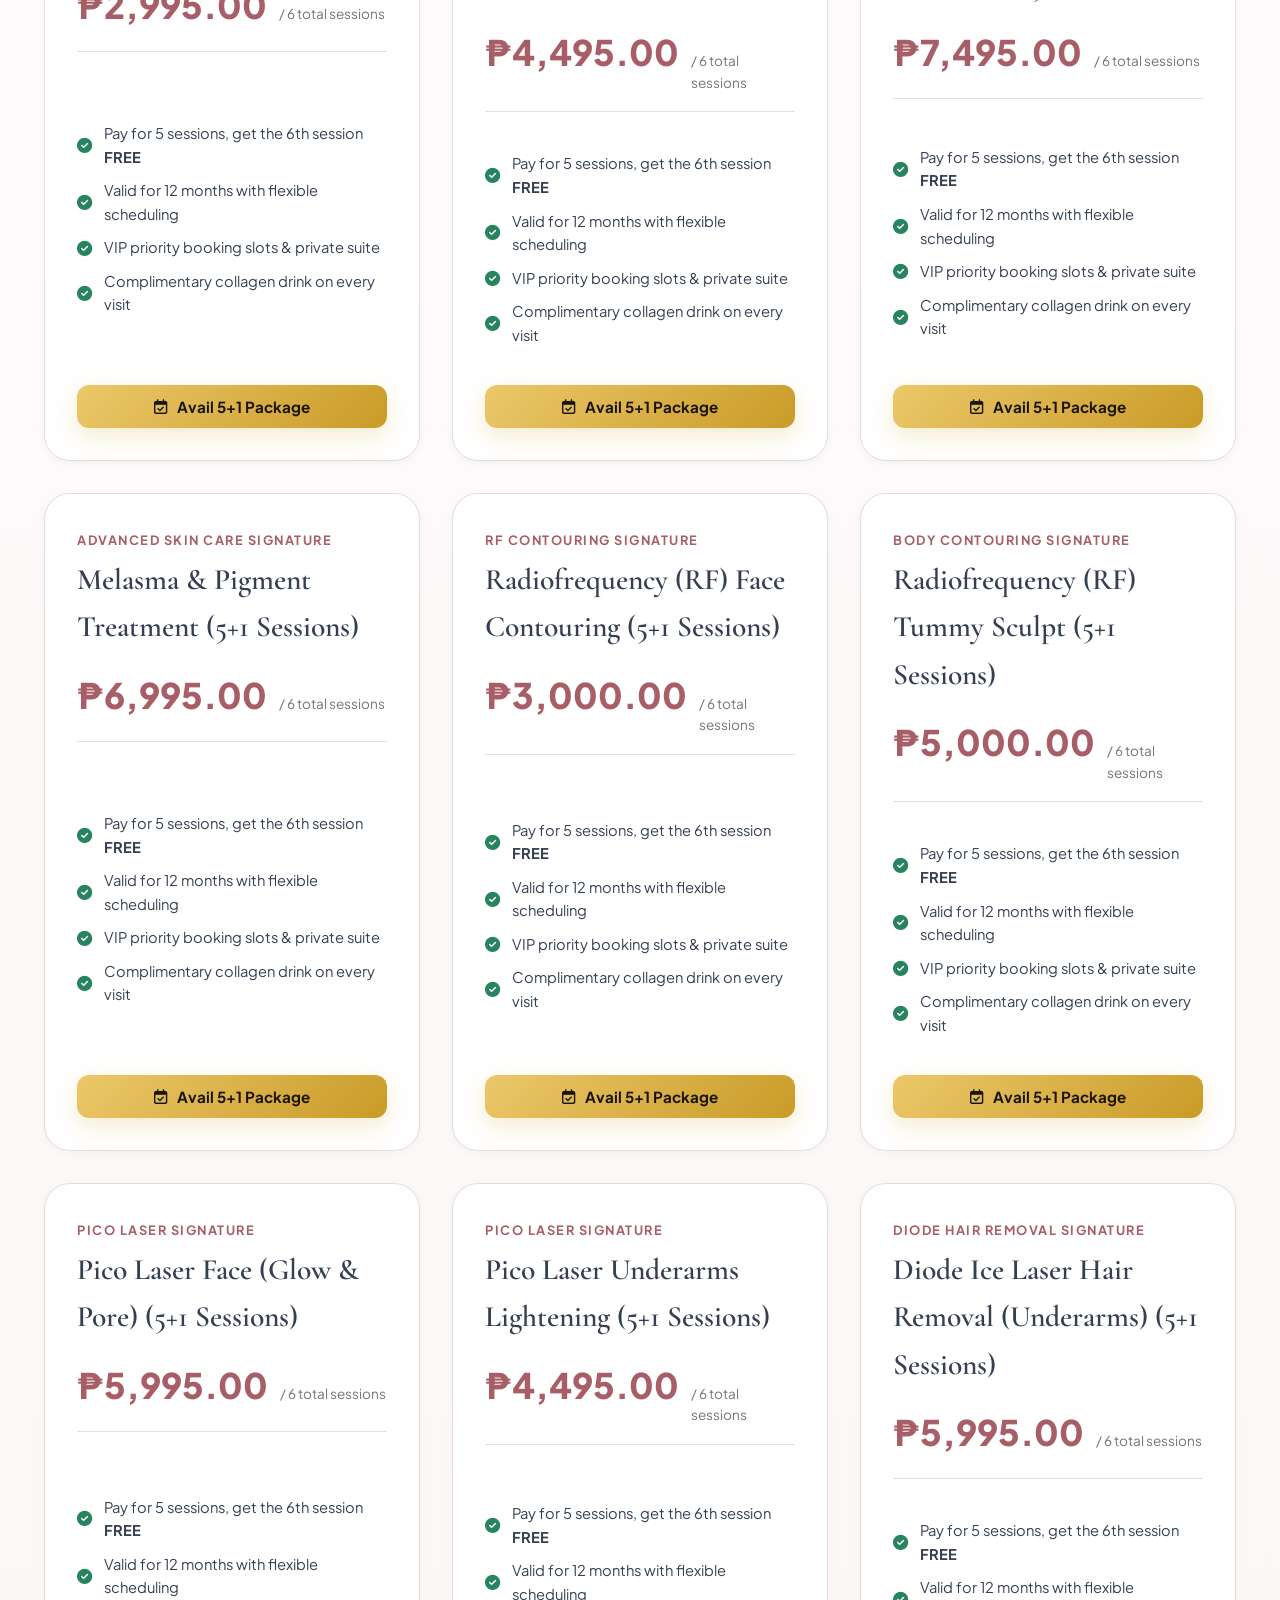
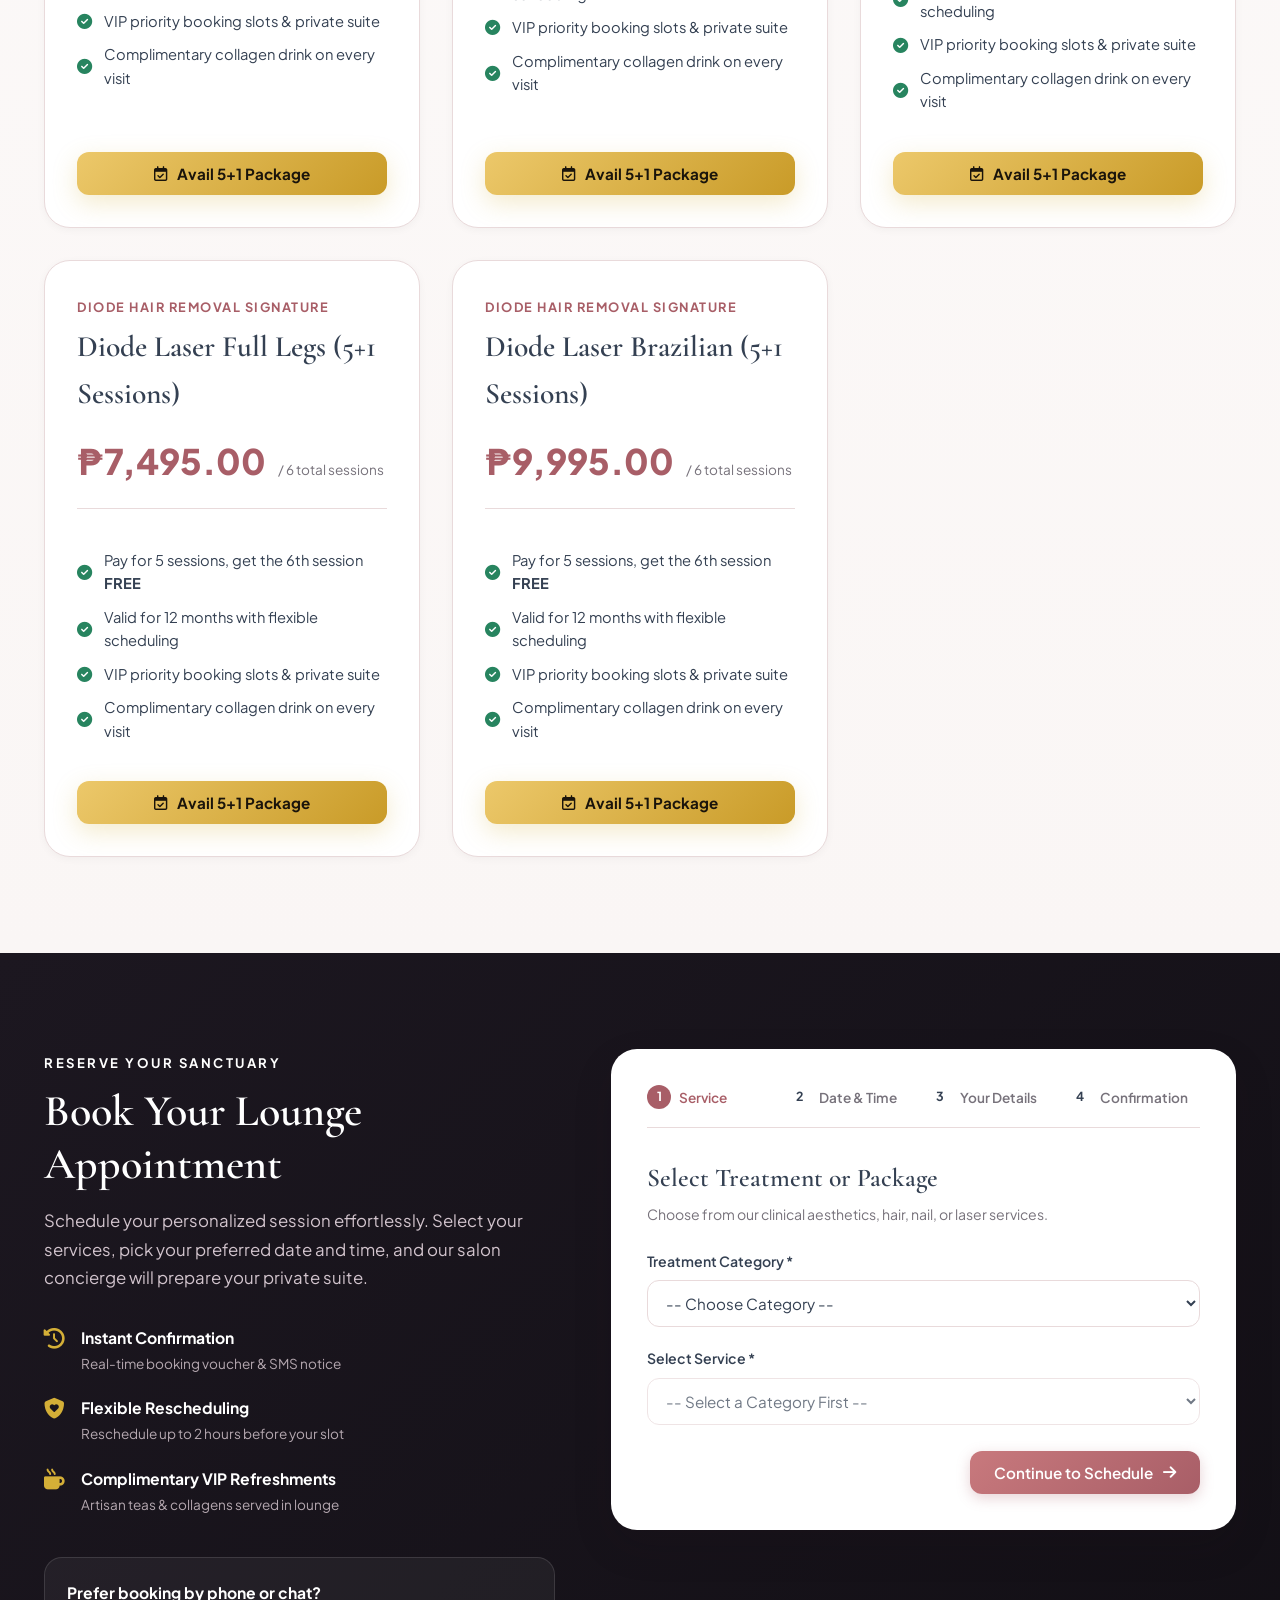
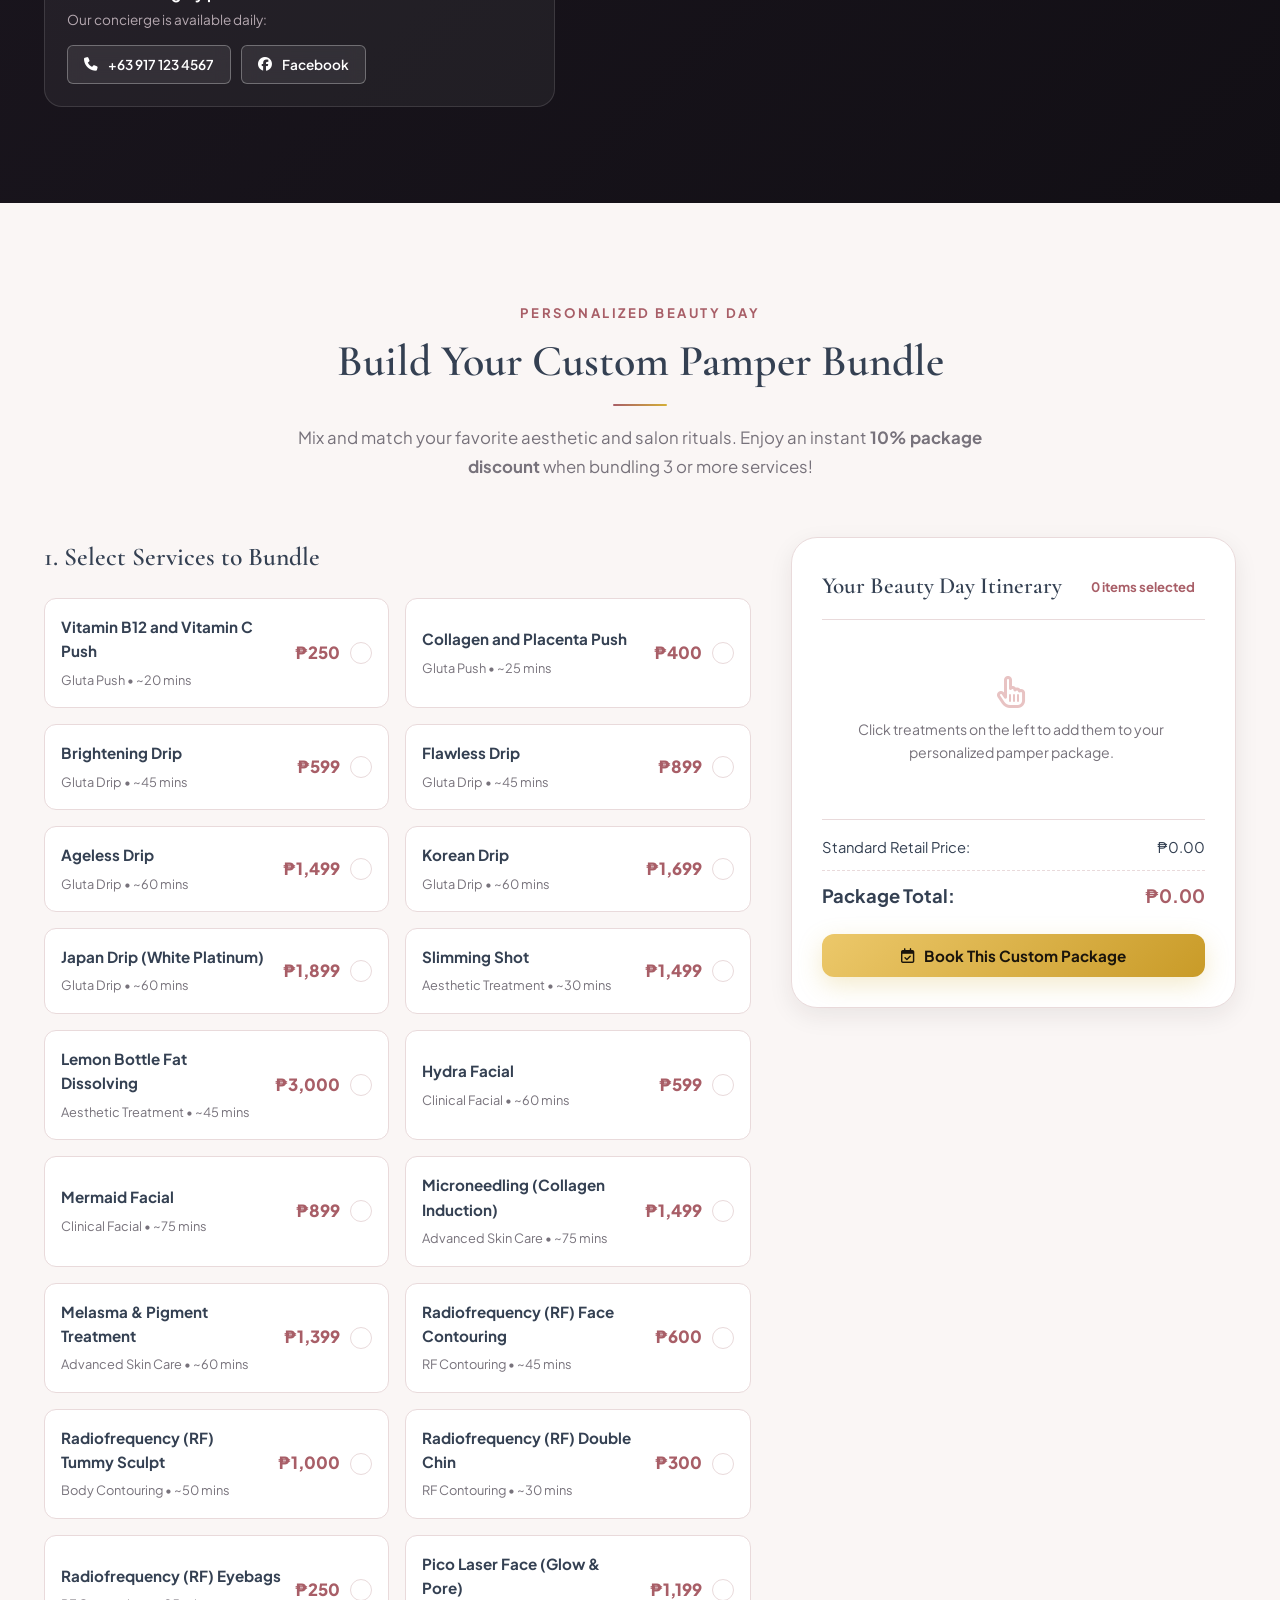
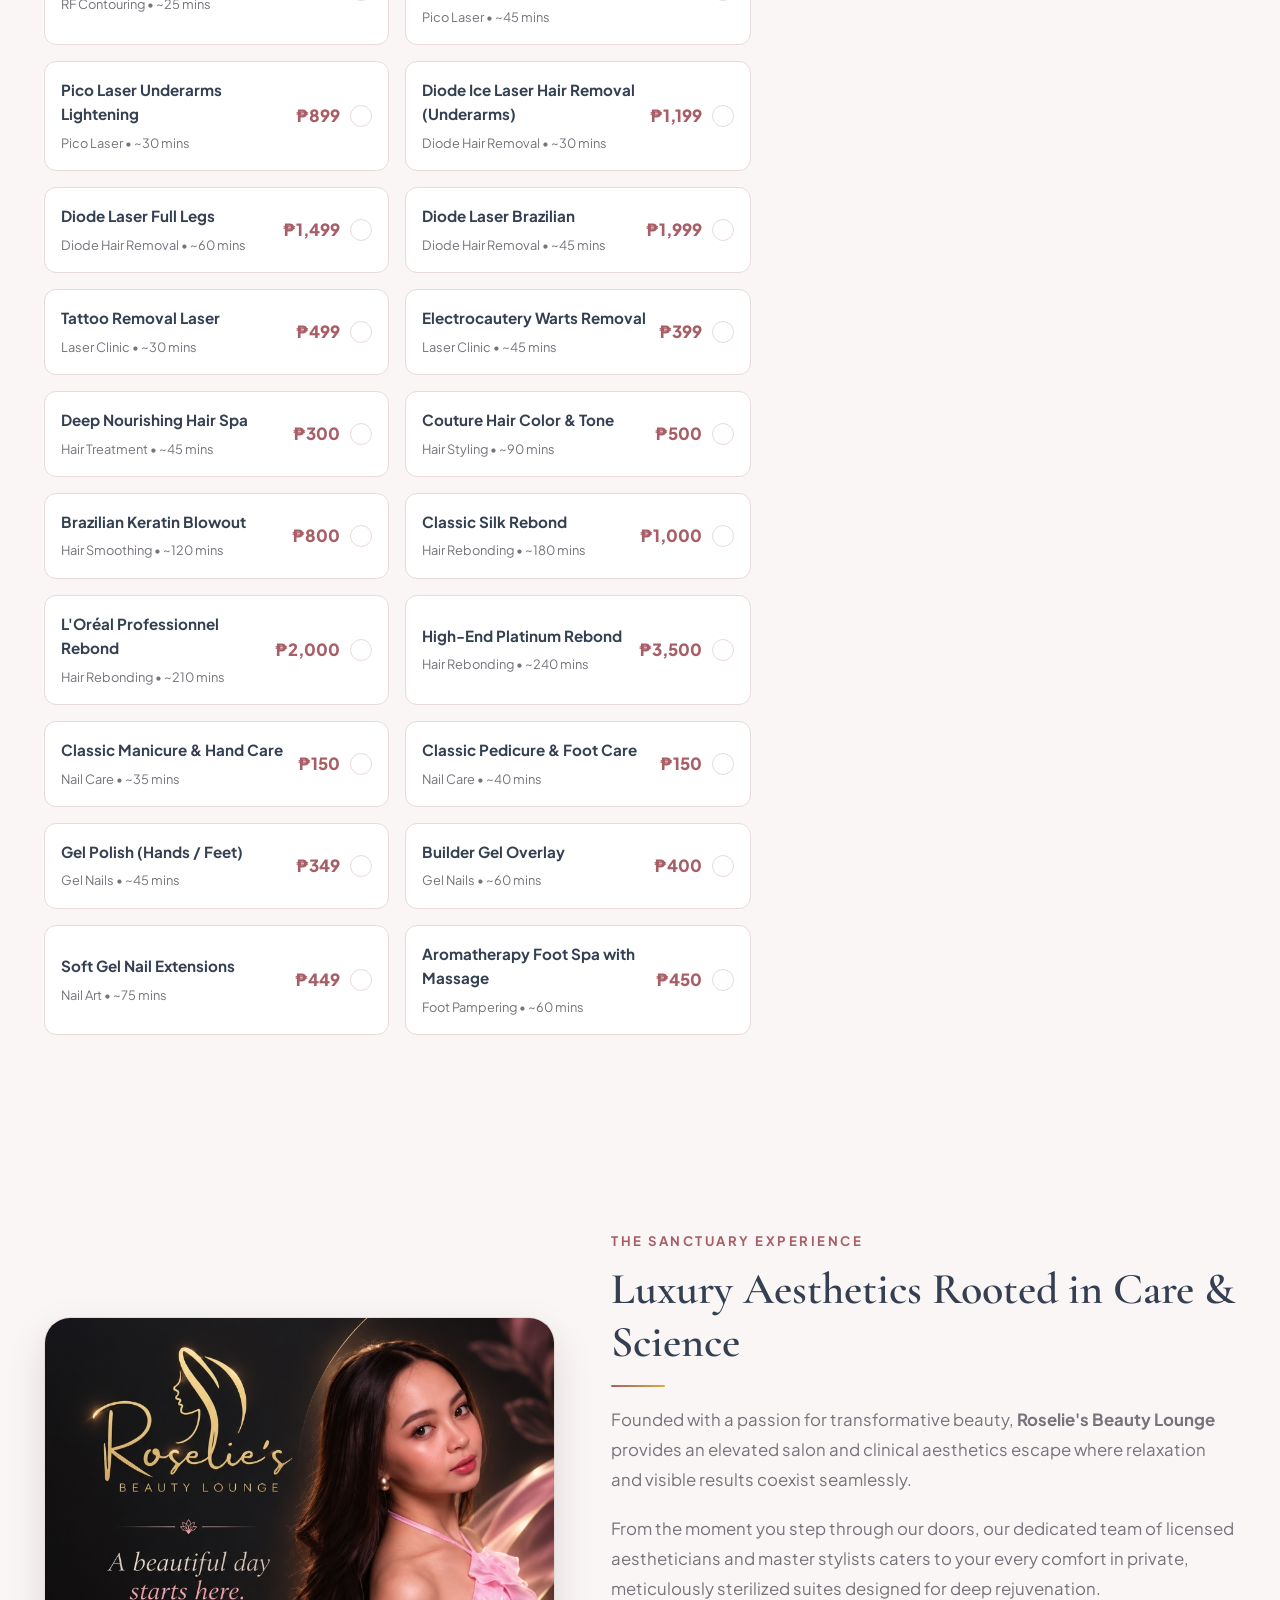
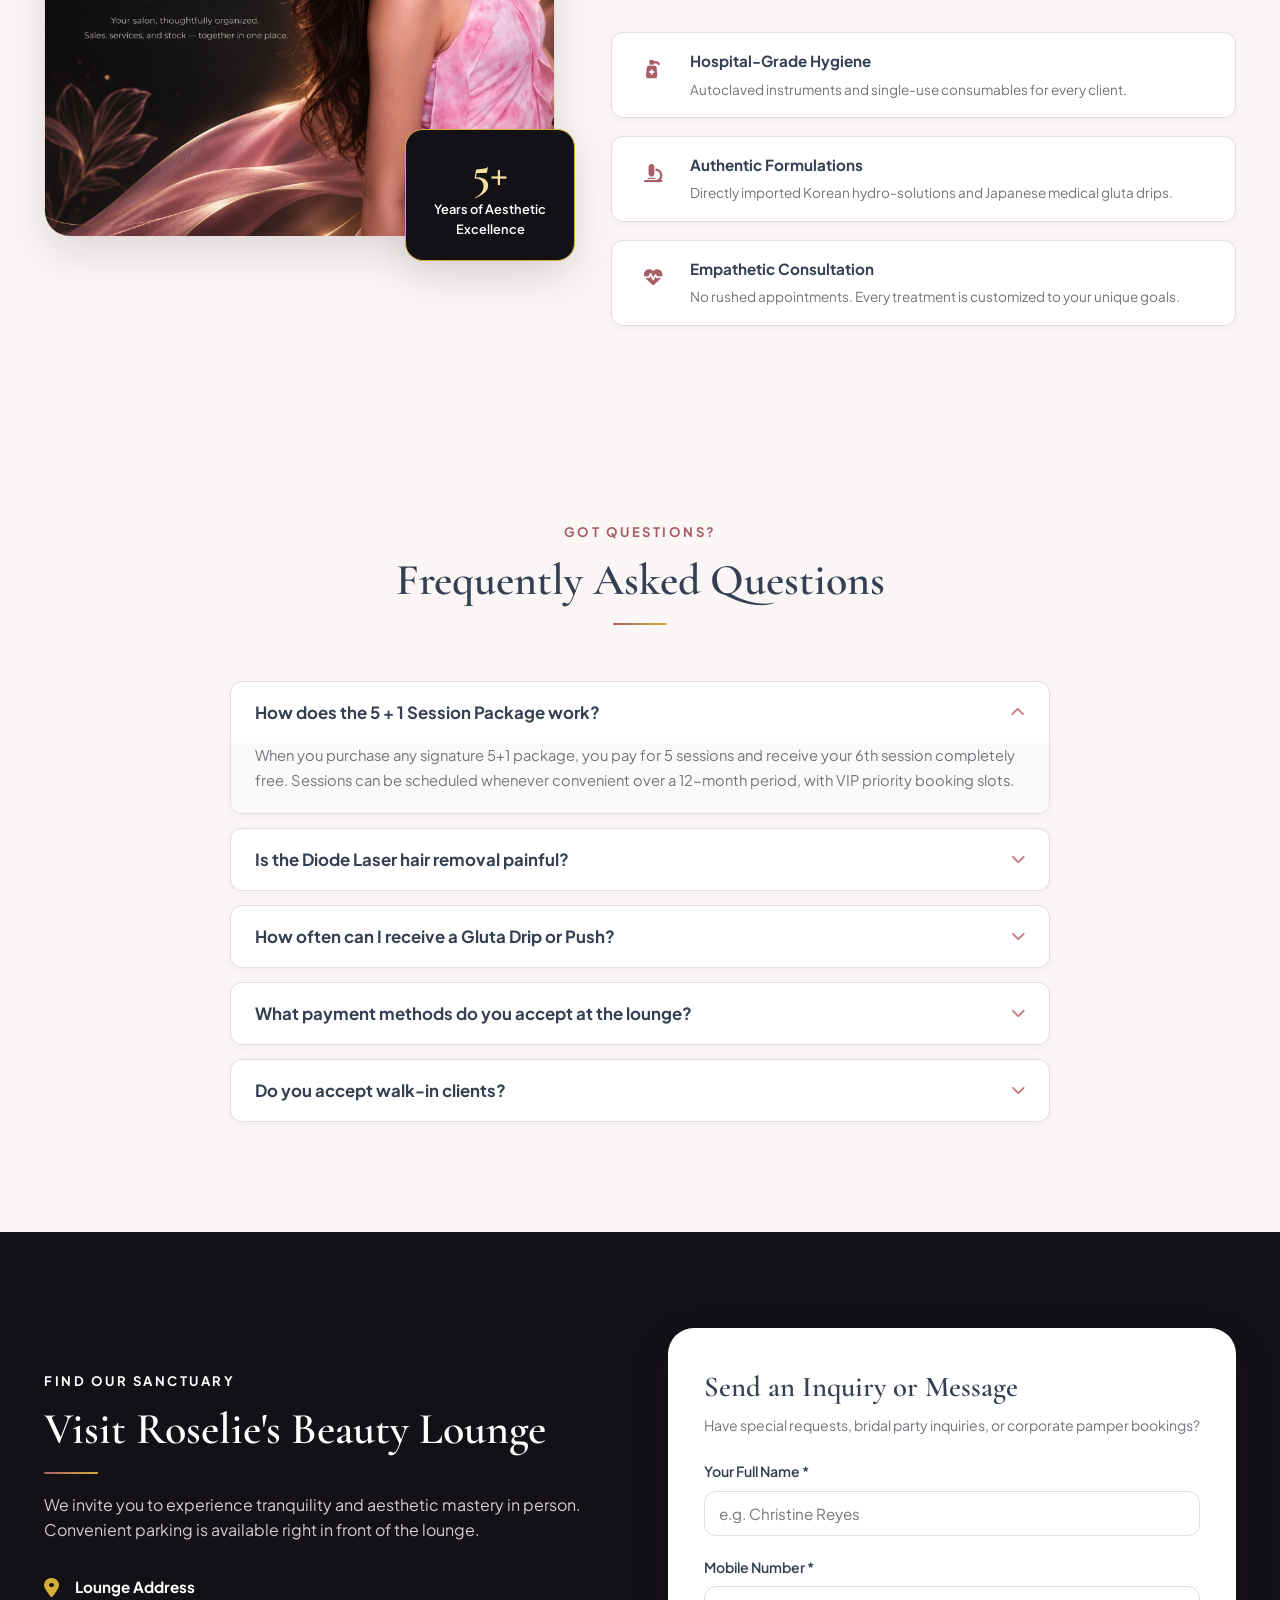
==== commit 7e1e1df5: "Refactor website to focus exclusively on salon & aesthetic services: remove retail boutique e-commer" ====
--- a/website/index.html
+++ b/website/index.html
@@ -46,7 +46,6 @@
           <li><a href="#home" class="nav-link active">Home</a></li>
           <li><a href="#services" class="nav-link">Treatments &amp; Menu</a></li>
           <li><a href="#packages" class="nav-link">5+1 Packages</a></li>
-          <li><a href="#store" class="nav-link">Beauty Store</a></li>
           <li><a href="#experience" class="nav-link">About Lounge</a></li>
           <li><a href="#calculator" class="nav-link">Bundle Builder</a></li>
           <li><a href="#contact" class="nav-link">Visit Us</a></li>
@@ -54,10 +53,6 @@
       </nav>
 
       <div class="header-actions">
-        <button class="cart-btn" id="openCartBtn" aria-label="Open Shopping Cart">
-          <i class="fa-solid fa-bag-shopping"></i>
-          <span class="cart-badge" id="cartCount">0</span>
-        </button>
         <a href="#booking" class="btn btn-primary nav-book-btn">
           <i class="fa-regular fa-calendar-check"></i> Book Now
         </a>
@@ -517,24 +512,6 @@
     </div>
   </section>
 
-  <!-- Retail Skincare & Beauty Boutique Store -->
-  <section class="section store-section" id="store">
-    <div class="container">
-      <div class="section-header text-center">
-        <span class="section-subtitle">Take The Lounge Glow Home</span>
-        <h2 class="section-title">Roselie's Curated Skincare Boutique</h2>
-        <div class="section-divider"></div>
-        <p class="section-lead">
-          Maintain your aesthetic results between sessions with our dermatologist-approved skincare formulations, clinical aftercare serums, and oral gluta boosters.
-        </p>
-      </div>
-
-      <div class="store-grid" id="storeGrid">
-        <!-- Generated via app.js -->
-      </div>
-    </div>
-  </section>
-
   <!-- About Roselie's Beauty Lounge -->
   <section class="section experience-section" id="experience">
     <div class="container experience-grid">
@@ -664,7 +641,7 @@
             <i class="fa-solid fa-location-dot"></i>
             <div>
               <strong>Lounge Address</strong>
-              <p id="contactAddressDisplay">Roselie's Beauty Lounge, Ground Floor, Commercial Center, Metro Manila, Philippines</p>
+              <p id="contactAddressDisplay">Roselie's Beauty Lounge, Commercial Center</p>
             </div>
           </div>
           <div class="c-detail-item">
@@ -731,75 +708,6 @@
     </div>
   </section>
 
-  <!-- Slide-in Shopping Cart & Booking Drawer -->
-  <div class="drawer-overlay" id="drawerOverlay"></div>
-  <aside class="cart-drawer" id="cartDrawer">
-    <div class="drawer-header">
-      <div class="dh-title">
-        <i class="fa-solid fa-bag-shopping"></i>
-        <h3>Your Beauty Cart</h3>
-      </div>
-      <button class="drawer-close-btn" id="closeCartBtn">&times;</button>
-    </div>
-
-    <div class="drawer-body" id="cartItemsList">
-      <!-- Generated via app.js -->
-    </div>
-
-    <div class="drawer-footer" id="cartDrawerFooter">
-      <div class="drawer-subtotal">
-        <span>Subtotal:</span>
-        <strong id="cartSubtotal" class="text-rose">₱0.00</strong>
-      </div>
-      <p class="drawer-note">Orders can be picked up at the lounge or arranged via Grab/Lalamove delivery.</p>
-      <button class="btn btn-gold btn-block" id="btnCartCheckout">
-        <i class="fa-solid fa-check"></i> Proceed to Checkout
-      </button>
-    </div>
-  </aside>
-
-  <!-- Cart Checkout Modal -->
-  <div class="modal" id="checkoutModal">
-    <div class="modal-dialog">
-      <div class="modal-content">
-        <div class="modal-header">
-          <h3>Boutique Order Checkout</h3>
-          <button class="modal-close-btn" id="closeCheckoutModal">&times;</button>
-        </div>
-        <div class="modal-body">
-          <form id="checkoutForm">
-            <div class="checkout-summary-box" id="checkoutSummaryBox"></div>
-            
-            <div class="form-group">
-              <label for="chkName">Full Name *</label>
-              <input type="text" id="chkName" class="form-control" placeholder="e.g. Anna Marie" required>
-            </div>
-            <div class="form-group">
-              <label for="chkPhone">Contact Number *</label>
-              <input type="tel" id="chkPhone" class="form-control" placeholder="0917 123 4567" required>
-            </div>
-            <div class="form-group">
-              <label for="chkAddress">Delivery Address or Store Pickup *</label>
-              <textarea id="chkAddress" class="form-control" rows="2" placeholder="e.g. Unit 4B, Tower 2, Makati City (or type 'Store Pickup')" required></textarea>
-            </div>
-            <div class="form-group">
-              <label for="chkPayment">Payment Method</label>
-              <select id="chkPayment" class="form-control">
-                <option value="gcash">GCash (Instant QR)</option>
-                <option value="maya">Maya</option>
-                <option value="cod">Cash on Delivery (Metro Manila)</option>
-                <option value="pickup">Pay at Lounge Counter</option>
-              </select>
-            </div>
-            <button type="submit" class="btn btn-gold btn-block btn-lg">
-              <i class="fa-solid fa-bag-shopping"></i> Complete Boutique Order
-            </button>
-          </form>
-        </div>
-      </div>
-    </div>
-  </div>
-
   <!-- Toast Notification Container -->
   <div class="toast-container" id="toastContainer"></div>
 
@@ -809,13 +717,12 @@
       <div class="footer-col brand-col">
         <img src="assets/logo.png" alt="Roselie's Beauty Lounge Logo" class="footer-logo">
         <p class="footer-desc">
-          Premier luxury salon and medical aesthetics sanctuary. Dedicated to transformative skincare, laser artistry, and holistic rejuvenation in Metro Manila.
+          Premier luxury salon and medical aesthetics sanctuary. Dedicated to transformative skincare, laser artistry, and holistic rejuvenation.
         </p>
         <div class="footer-socials">
           <a href="#"><i class="fa-brands fa-facebook-f"></i></a>
           <a href="#"><i class="fa-brands fa-instagram"></i></a>
           <a href="#"><i class="fa-brands fa-tiktok"></i></a>
-          <a href="#"><i class="fa-brands fa-whatsapp"></i></a>
         </div>
       </div>
 
@@ -837,7 +744,7 @@
           <li><a href="#booking">Book Appointment Online</a></li>
           <li><a href="#packages">Signature 5+1 Offers</a></li>
           <li><a href="#calculator">Pamper Bundle Builder</a></li>
-          <li><a href="#store">Curated Skincare Boutique</a></li>
+          <li><a href="#contact">Find Our Lounge Location</a></li>
           <li><a href="#experience">Lounge Standards &amp; Safety</a></li>
           <li><a href="#faq">Frequently Asked Questions</a></li>
         </ul>
@@ -846,7 +753,7 @@
       <div class="footer-col">
         <h4 class="footer-heading">Hours &amp; Contact</h4>
         <div class="footer-contact">
-          <p><i class="fa-solid fa-location-dot"></i> Ground Floor, Commercial Center, Metro Manila, Philippines</p>
+          <p id="footerAddressDisplay"><i class="fa-solid fa-location-dot"></i> Roselie's Beauty Lounge, Commercial Center</p>
           <p><i class="fa-solid fa-phone"></i> +63 917 123 4567 / (02) 8123 4567</p>
           <p><i class="fa-regular fa-clock"></i> Monday – Sunday: 10:00 AM – 8:00 PM</p>
           <div class="footer-pill">
--- a/website/styles.css
+++ b/website/styles.css
@@ -2447,9 +2447,11 @@
 }
 
 /* ==========================================================================
+/* ==========================================================================
    Responsive Breakpoints
    ========================================================================== */
 
+/* Tablets & Small Laptops (<= 1024px) */
 @media (max-width: 1024px) {
   .hero-container {
     grid-template-columns: 1fr;
@@ -2479,6 +2481,14 @@
     grid-template-columns: repeat(2, 1fr);
   }
 
+  .services-grid {
+    grid-template-columns: repeat(auto-fill, minmax(300px, 1fr));
+  }
+
+  .packages-grid {
+    grid-template-columns: repeat(auto-fill, minmax(300px, 1fr));
+  }
+
   .booking-wrapper {
     grid-template-columns: 1fr;
   }
@@ -2504,82 +2514,336 @@
   }
 }
 
+/* Medium Tablets & Mobile Screens (<= 768px) */
 @media (max-width: 768px) {
+  /* Announcement Bar */
   .announcement-bar {
+    padding: 7px 12px;
+    font-size: 0.78rem;
+  }
+
+  .announcement-meta {
     display: none;
+  }
+
+  .announcement-text {
+    width: 100%;
+    text-align: center;
+    font-size: 0.78rem;
+  }
+
+  .announcement-inner {
+    justify-content: center;
+  }
+
+  /* Header & Mobile Navigation */
+  .site-header {
+    padding: 12px 0;
+  }
+
+  .header-inner {
+    padding: 0 16px;
+  }
+
+  .logo-img {
+    height: 38px;
   }
 
   .mobile-toggle {
     display: flex;
+    z-index: 1001;
+  }
+
+  .mobile-toggle.active span:nth-child(1) {
+    transform: translateY(10.5px) rotate(45deg);
+  }
+
+  .mobile-toggle.active span:nth-child(2) {
+    opacity: 0;
+  }
+
+  .mobile-toggle.active span:nth-child(3) {
+    transform: translateY(-10.5px) rotate(-45deg);
   }
 
   .main-nav {
     position: fixed;
-    top: 72px;
+    top: 62px;
     left: 0;
     width: 100%;
+    height: calc(100vh - 62px);
     background: #FFFFFF;
     border-bottom: 1px solid var(--light-border);
-    padding: 24px;
-    display: none;
+    padding: 24px 20px 48px;
+    display: flex;
+    flex-direction: column;
+    justify-content: space-between;
     box-shadow: var(--shadow-lg);
+    overflow-y: auto;
+    -webkit-overflow-scrolling: touch;
+    z-index: 999;
+    transform: translateY(-8px);
+    opacity: 0;
+    pointer-events: none;
+    transition: opacity 0.25s ease, transform 0.25s ease;
   }
 
   .main-nav.active {
-    display: block;
+    transform: translateY(0);
+    opacity: 1;
+    pointer-events: auto;
   }
 
   .main-nav .nav-list {
     flex-direction: column;
-    align-items: flex-start;
-    gap: 16px;
+    align-items: stretch;
+    gap: 4px;
+    width: 100%;
+  }
+
+  .nav-link {
+    display: block;
+    padding: 14px 16px;
+    font-size: 1.05rem;
+    font-weight: 600;
+    color: var(--slate-charcoal);
+    border-radius: var(--radius-sm);
+    border-bottom: 1px solid rgba(0, 0, 0, 0.04);
+  }
+
+  .nav-link:hover,
+  .nav-link.active {
+    background: var(--blush-tint);
+    color: var(--deep-rose);
   }
 
   .nav-book-btn {
     display: none;
   }
 
+  /* Typography & Sections */
   .section {
-    padding: 64px 0;
+    padding: 56px 0;
+  }
+
+  .section-header {
+    margin-bottom: 36px;
   }
 
   .section-title {
-    font-size: 2.2rem;
+    font-size: 2.1rem;
+    line-height: 1.2;
+  }
+
+  /* Hero Section */
+  .hero-section {
+    padding: 48px 0 64px 0;
+  }
+
+  .hero-tag {
+    font-size: 0.78rem;
+    padding: 5px 14px;
+    margin-bottom: 18px;
   }
 
   .hero-title {
-    font-size: 2.5rem;
+    font-size: clamp(2.2rem, 7.5vw, 2.7rem);
+    line-height: 1.15;
+    margin-bottom: 18px;
+  }
+
+  .hero-description {
+    font-size: 0.98rem;
+    line-height: 1.65;
+    margin-bottom: 28px;
+  }
+
+  .hero-cta-group {
+    flex-direction: column;
+    width: 100%;
+    gap: 12px;
+    margin-bottom: 36px;
+  }
+
+  .hero-cta-group .btn {
+    width: 100%;
+    justify-content: center;
+    padding: 14px 20px;
+    font-size: 0.95rem;
+  }
+
+  .hero-model-img {
+    height: 380px;
+    border-radius: var(--radius-lg);
+  }
+
+  .badge-top,
+  .badge-bottom {
+    display: none;
   }
 
   .hero-features {
     grid-template-columns: 1fr;
-  }
-
-  .badge-top, .badge-bottom {
+    gap: 16px;
+    padding-top: 24px;
+    text-align: left;
+  }
+
+  /* Services Grid & Controls */
+  .service-controls {
+    flex-direction: column;
+    align-items: stretch;
+    gap: 14px;
+    margin-bottom: 24px;
+  }
+
+  .service-search-box {
+    width: 100%;
+    min-width: 100%;
+  }
+
+  .category-tabs {
+    flex-wrap: nowrap;
+    overflow-x: auto;
+    -webkit-overflow-scrolling: touch;
+    padding-bottom: 6px;
+    margin: 0 -16px;
+    padding-left: 16px;
+    padding-right: 16px;
+    scrollbar-width: none;
+  }
+
+  .category-tabs::-webkit-scrollbar {
     display: none;
   }
 
-  .trust-grid {
+  .cat-pill {
+    white-space: nowrap;
+    flex-shrink: 0;
+    padding: 9px 18px;
+    font-size: 0.85rem;
+  }
+
+  .services-grid {
     grid-template-columns: 1fr;
+    gap: 18px;
+  }
+
+  .service-card {
+    padding: 22px 18px;
   }
 
   .services-footer-banner {
     flex-direction: column;
     text-align: center;
     padding: 28px 20px;
-  }
-
-  .reviews-grid {
+    gap: 20px;
+  }
+
+  /* Packages Grid */
+  .packages-grid {
     grid-template-columns: 1fr;
+    gap: 20px;
+  }
+
+  .package-card {
+    padding: 24px 20px;
+  }
+
+  /* Store Products Grid */
+  .store-grid {
+    grid-template-columns: 1fr;
+    gap: 20px;
+  }
+
+  /* Experience Section */
+  .experience-grid {
+    grid-template-columns: 1fr;
+    gap: 36px;
+  }
+
+  .exp-stat-badge {
+    position: static;
+    margin-top: 16px;
+    display: inline-flex;
+  }
+
+  /* Bundle Builder */
+  .builder-layout {
+    grid-template-columns: 1fr;
+    gap: 28px;
+  }
+
+  .builder-items-grid {
+    grid-template-columns: 1fr;
+    gap: 12px;
+  }
+
+  .builder-summary-card {
+    position: static;
+    width: 100%;
+    padding: 22px 18px;
+  }
+
+  /* Online Booking Engine */
+  .booking-wrapper {
+    grid-template-columns: 1fr;
+    gap: 24px;
+  }
+
+  .booking-form-card {
+    padding: 24px 18px;
+    border-radius: var(--radius-lg);
+  }
+
+  .booking-contact-card {
+    padding: 22px 18px;
+    border-radius: var(--radius-lg);
+  }
+
+  .concierge-links {
+    flex-direction: column;
+    width: 100%;
+    gap: 10px;
+  }
+
+  .concierge-links .btn {
+    width: 100%;
+    justify-content: center;
   }
 
   .booking-steps-bar {
     grid-template-columns: repeat(2, 1fr);
-    gap: 12px;
+    gap: 8px;
+    margin-bottom: 24px;
+  }
+
+  .step-indicator {
+    padding: 8px 10px;
+    font-size: 0.8rem;
+    background: var(--warm-cream);
+    border-radius: var(--radius-sm);
   }
 
   .time-slots-grid {
     grid-template-columns: repeat(3, 1fr);
+    gap: 8px;
+    max-height: 220px;
+  }
+
+  .ticket-box {
+    padding: 20px 16px;
+  }
+
+  .conf-actions {
+    flex-direction: column;
+    width: 100%;
+    gap: 10px;
+  }
+
+  .conf-actions .btn {
+    width: 100%;
+    justify-content: center;
   }
 
   .form-row {
@@ -2587,7 +2851,141 @@
     gap: 0;
   }
 
+  /* Cart Drawer & Modals */
+  .cart-drawer {
+    width: 100%;
+    max-width: 100vw;
+    right: -100%;
+  }
+
+  .modal-dialog {
+    max-width: 95vw;
+    margin: 16px auto;
+  }
+
+  .modal-body {
+    padding: 20px 16px;
+    max-height: 75vh;
+  }
+
+  /* Contact & Footer */
+  .contact-grid {
+    grid-template-columns: 1fr;
+    gap: 32px;
+  }
+
+  .contact-info-card,
+  .contact-form-card {
+    padding: 24px 18px;
+  }
+
   .footer-top {
     grid-template-columns: 1fr;
-  }
-}
+    gap: 32px;
+  }
+
+  .footer-bottom-inner {
+    flex-direction: column;
+    text-align: center;
+    gap: 14px;
+  }
+
+  .footer-legal {
+    justify-content: center;
+    flex-wrap: wrap;
+  }
+}
+
+/* Small Smartphone Displays (<= 480px) */
+@media (max-width: 480px) {
+  .container {
+    padding: 0 14px;
+  }
+
+  .hero-title {
+    font-size: clamp(1.9rem, 8vw, 2.3rem);
+  }
+
+  .hero-model-img {
+    height: 310px;
+  }
+
+  .hero-card-frame {
+    max-width: 320px;
+  }
+
+  .section-title {
+    font-size: 1.85rem;
+  }
+
+  .booking-form-card {
+    padding: 18px 14px;
+  }
+
+  .booking-steps-bar {
+    grid-template-columns: 1fr 1fr;
+    gap: 6px;
+  }
+
+  .step-indicator {
+    font-size: 0.74rem;
+    padding: 6px 8px;
+    gap: 6px;
+  }
+
+  .step-indicator span {
+    width: 20px;
+    height: 20px;
+    font-size: 0.72rem;
+  }
+
+  .time-slots-grid {
+    grid-template-columns: repeat(2, 1fr);
+    gap: 6px;
+  }
+
+  .time-slot-btn {
+    padding: 9px 4px;
+    font-size: 0.78rem;
+  }
+
+  .service-card {
+    padding: 18px 14px;
+  }
+
+  .service-header h3 {
+    font-size: 1.15rem;
+  }
+
+  .btn {
+    padding: 12px 18px;
+    font-size: 0.88rem;
+  }
+
+  /* Fix for iOS Safari input auto-zoom */
+  input,
+  select,
+  textarea {
+    font-size: 16px !important;
+  }
+}
+
+/* Extra Small Phone Displays (<= 360px) */
+@media (max-width: 360px) {
+  .hero-title {
+    font-size: 1.8rem;
+  }
+
+  .section-title {
+    font-size: 1.7rem;
+  }
+
+  .cat-pill {
+    padding: 7px 14px;
+    font-size: 0.8rem;
+  }
+
+  .time-slots-grid {
+    grid-template-columns: 1fr 1fr;
+  }
+}
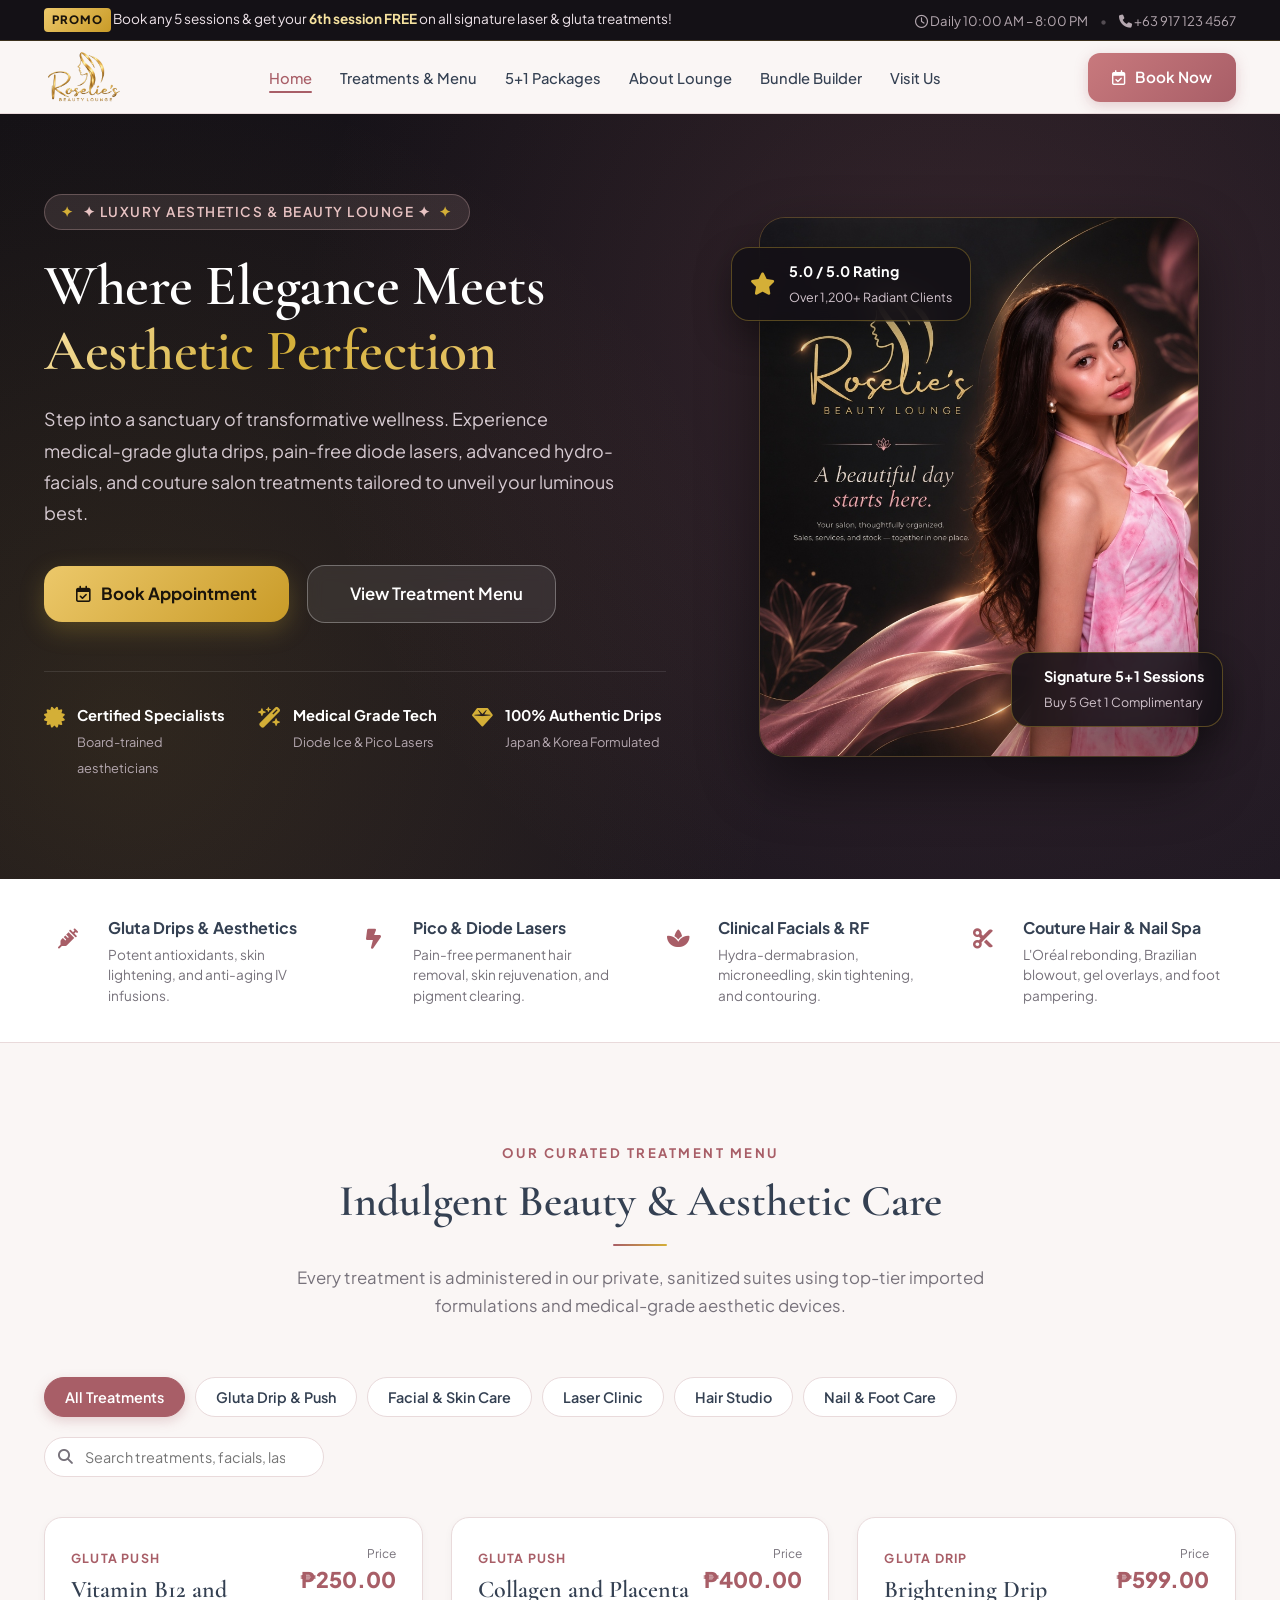
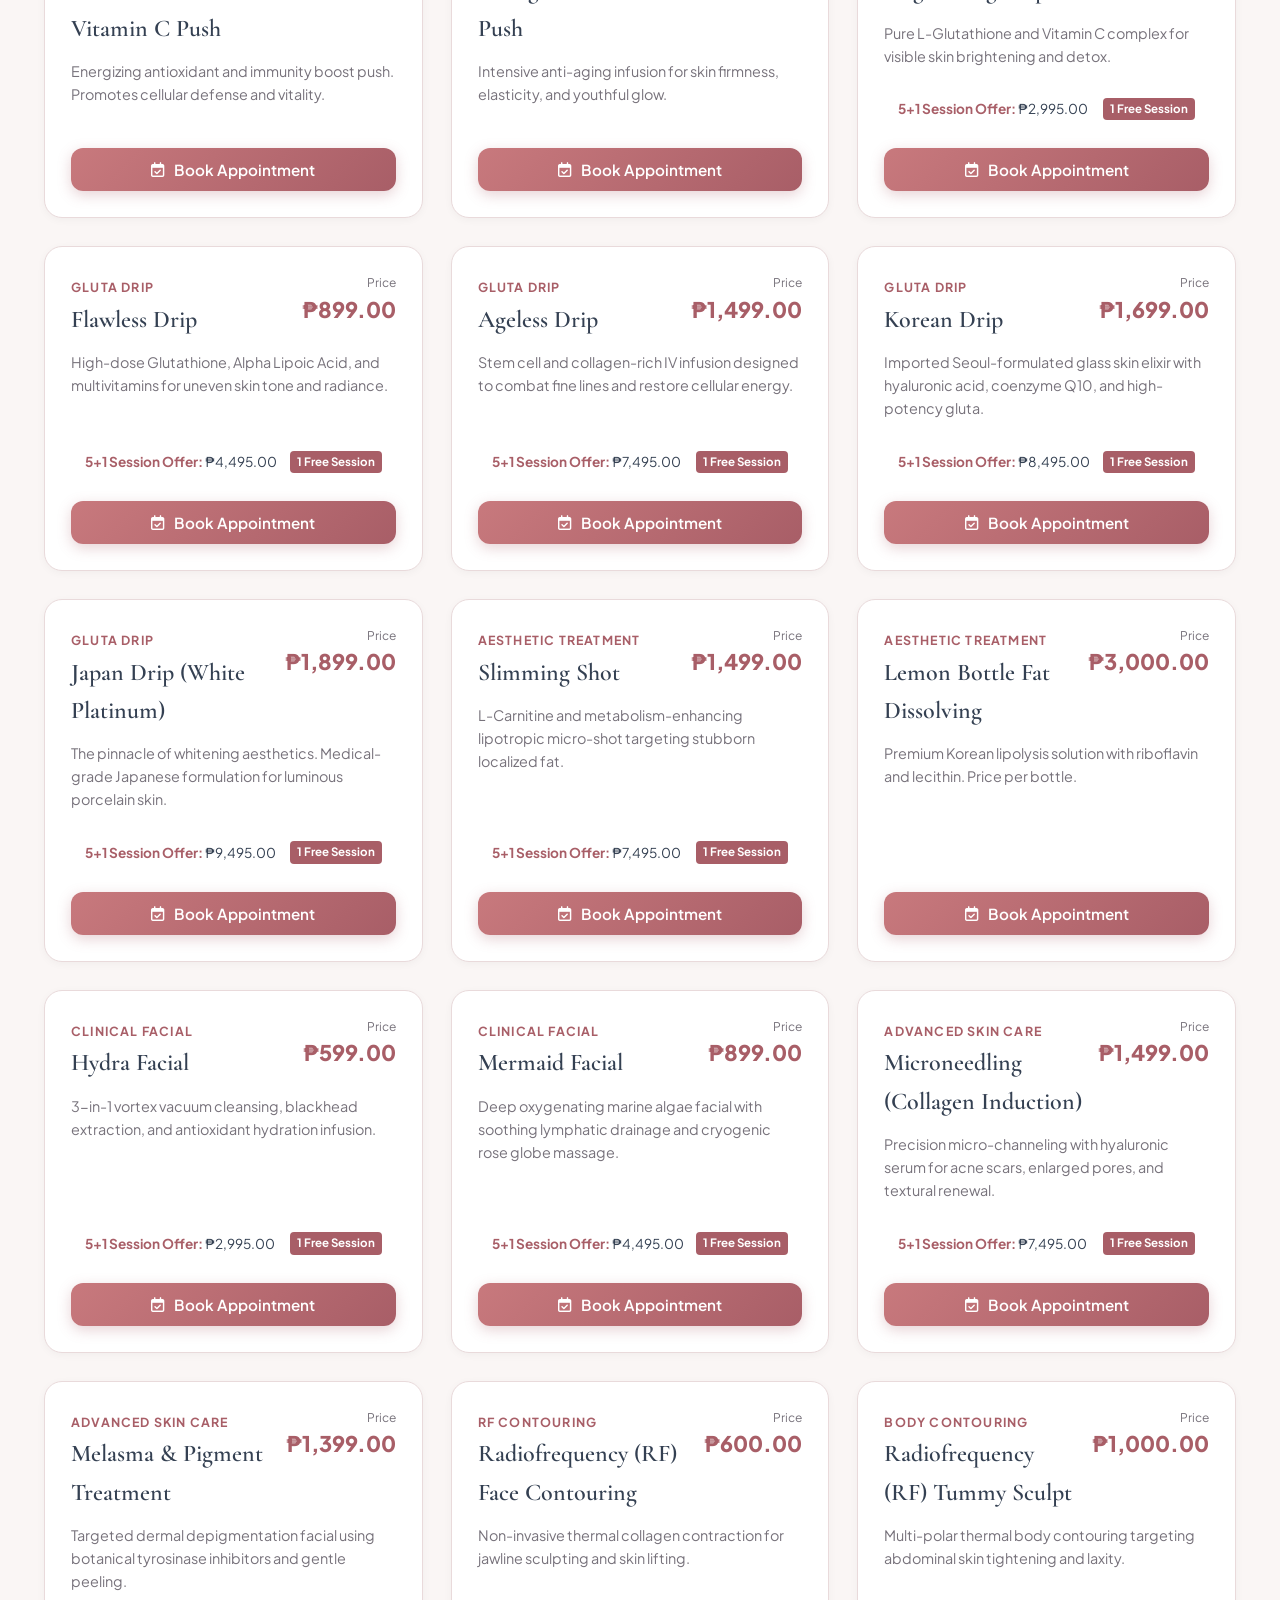
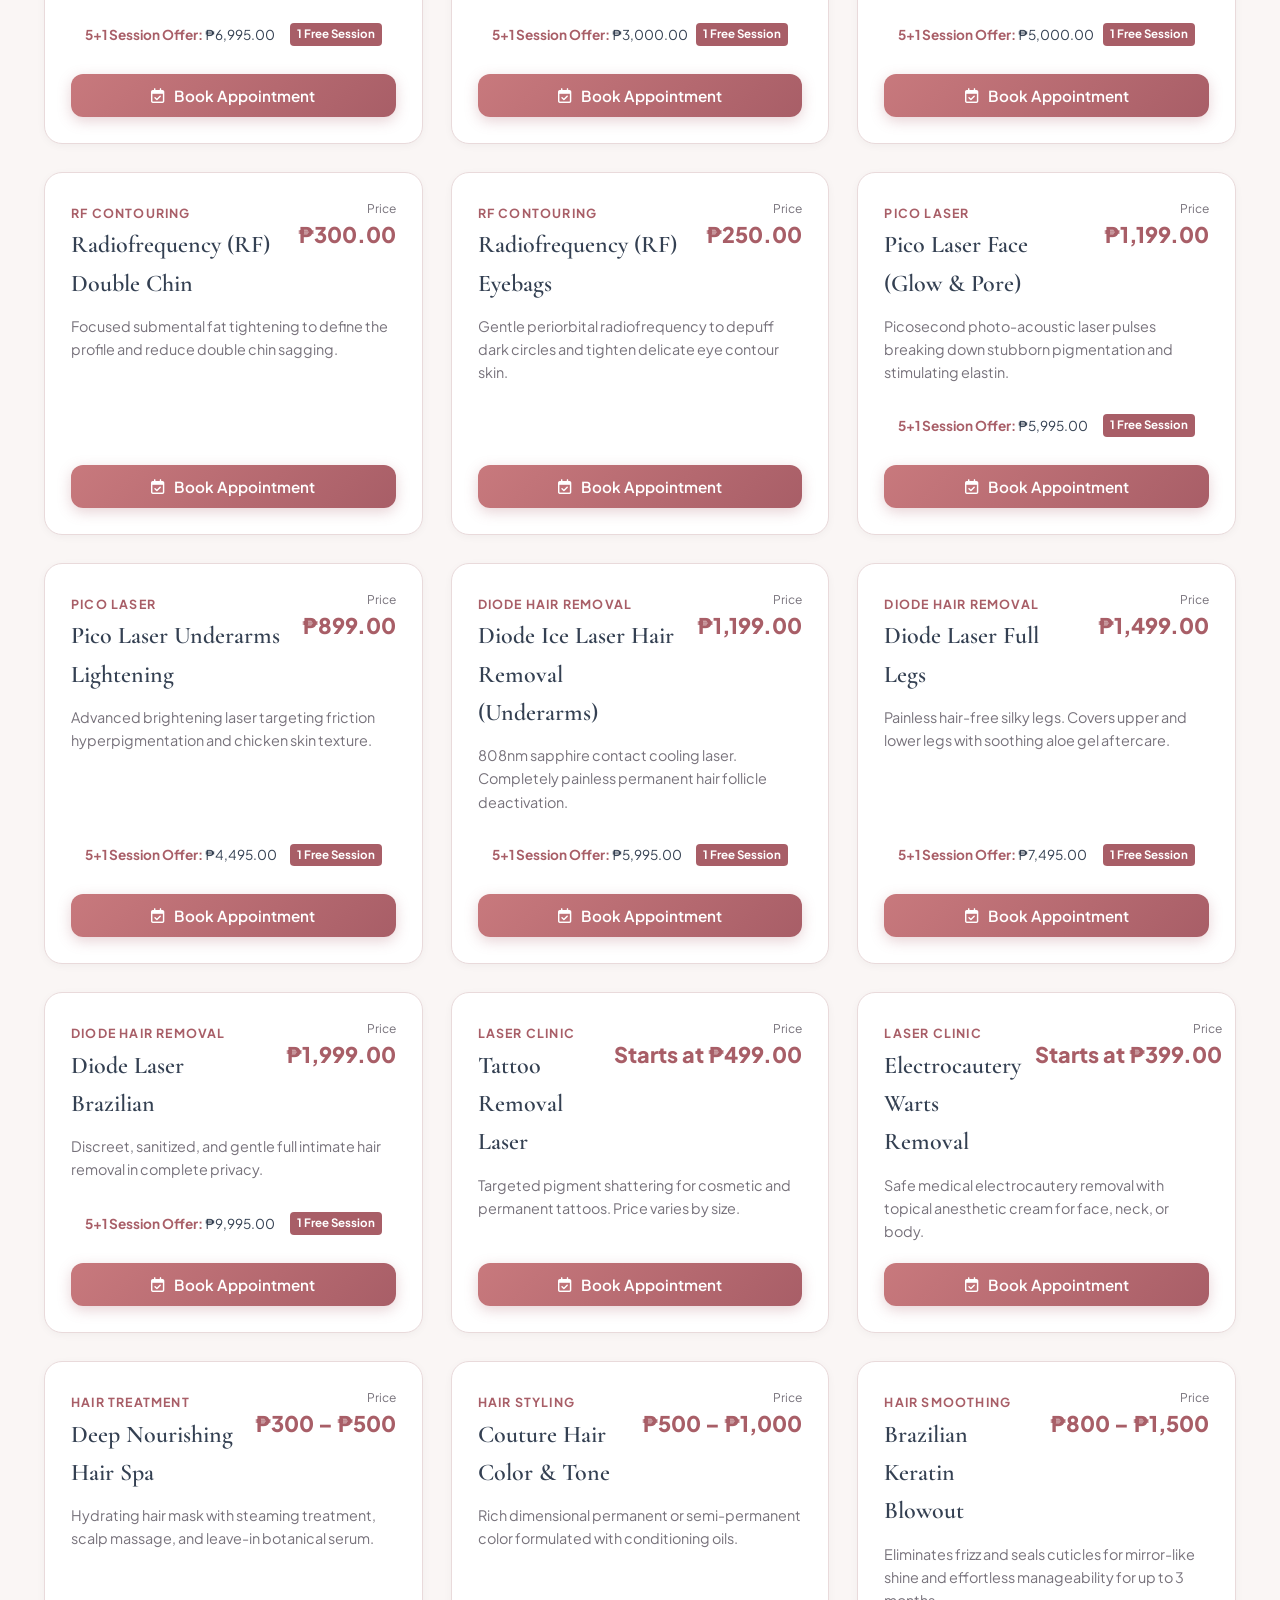
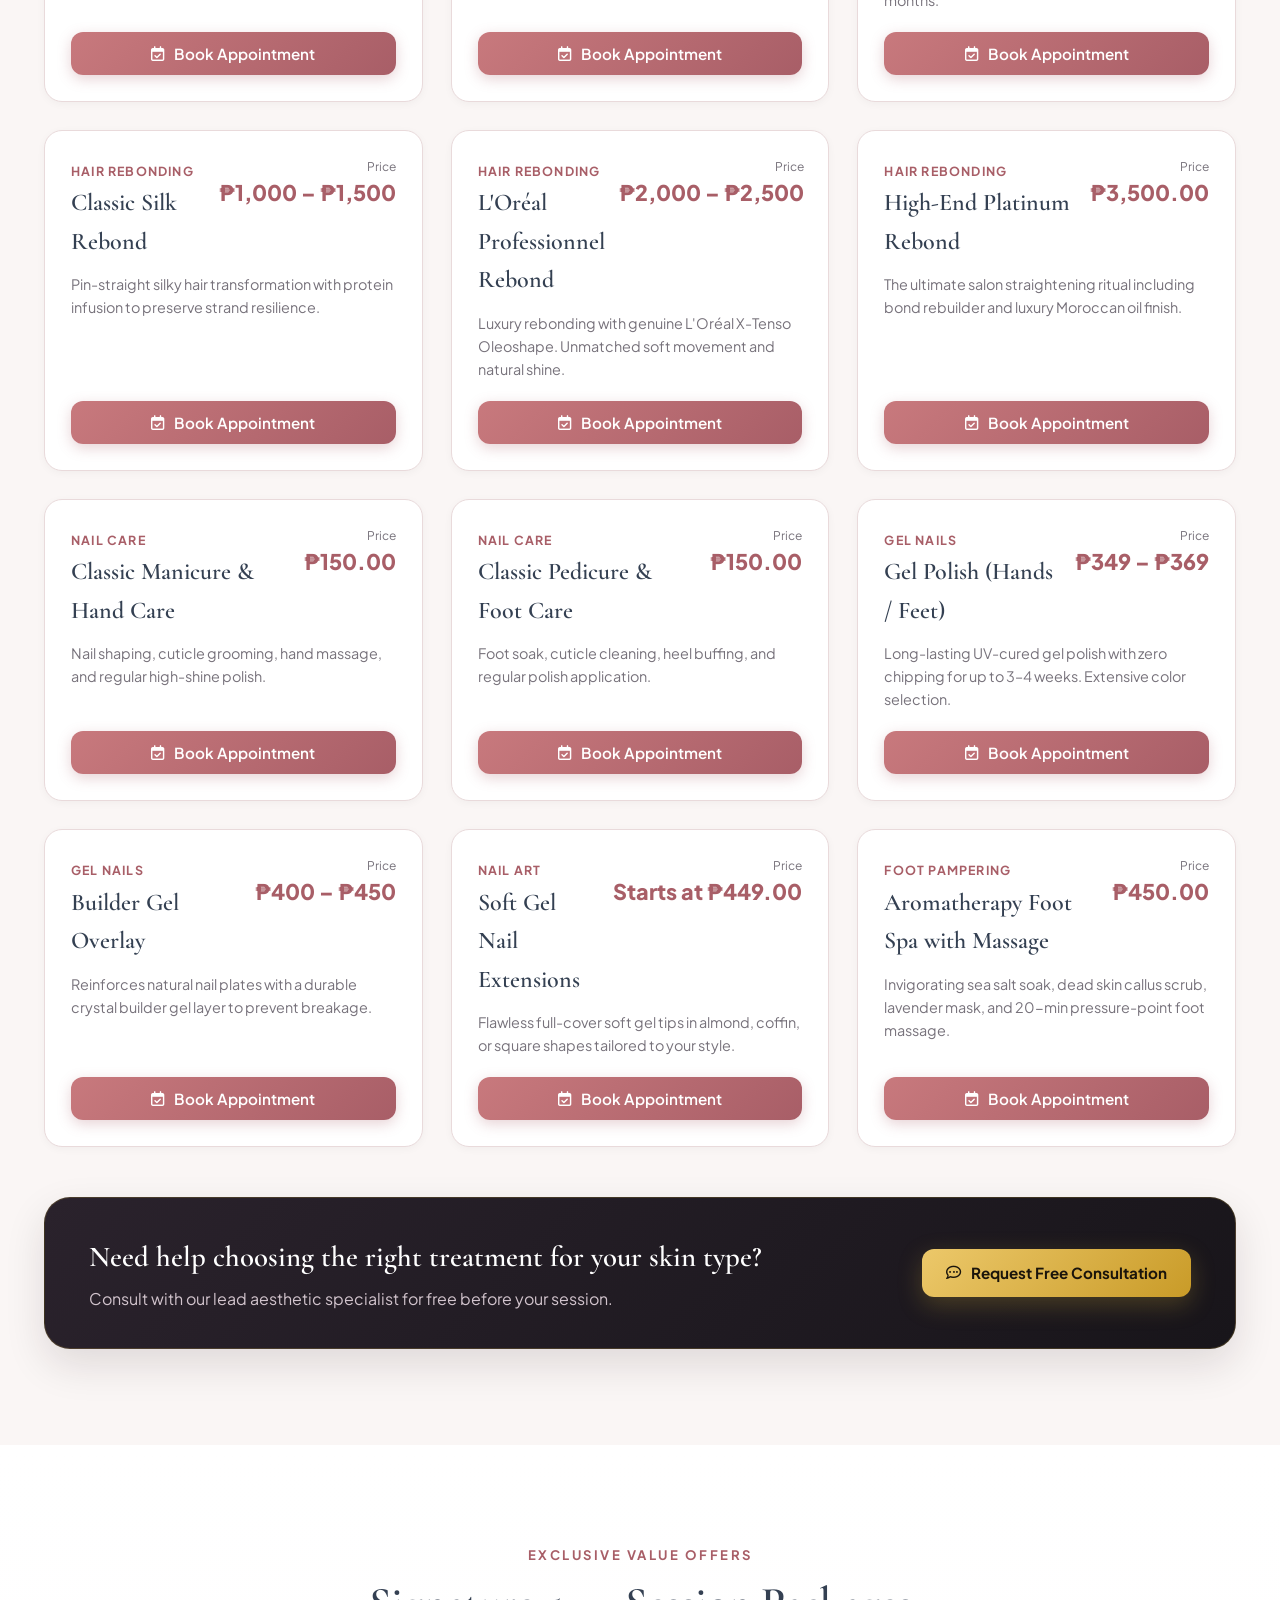
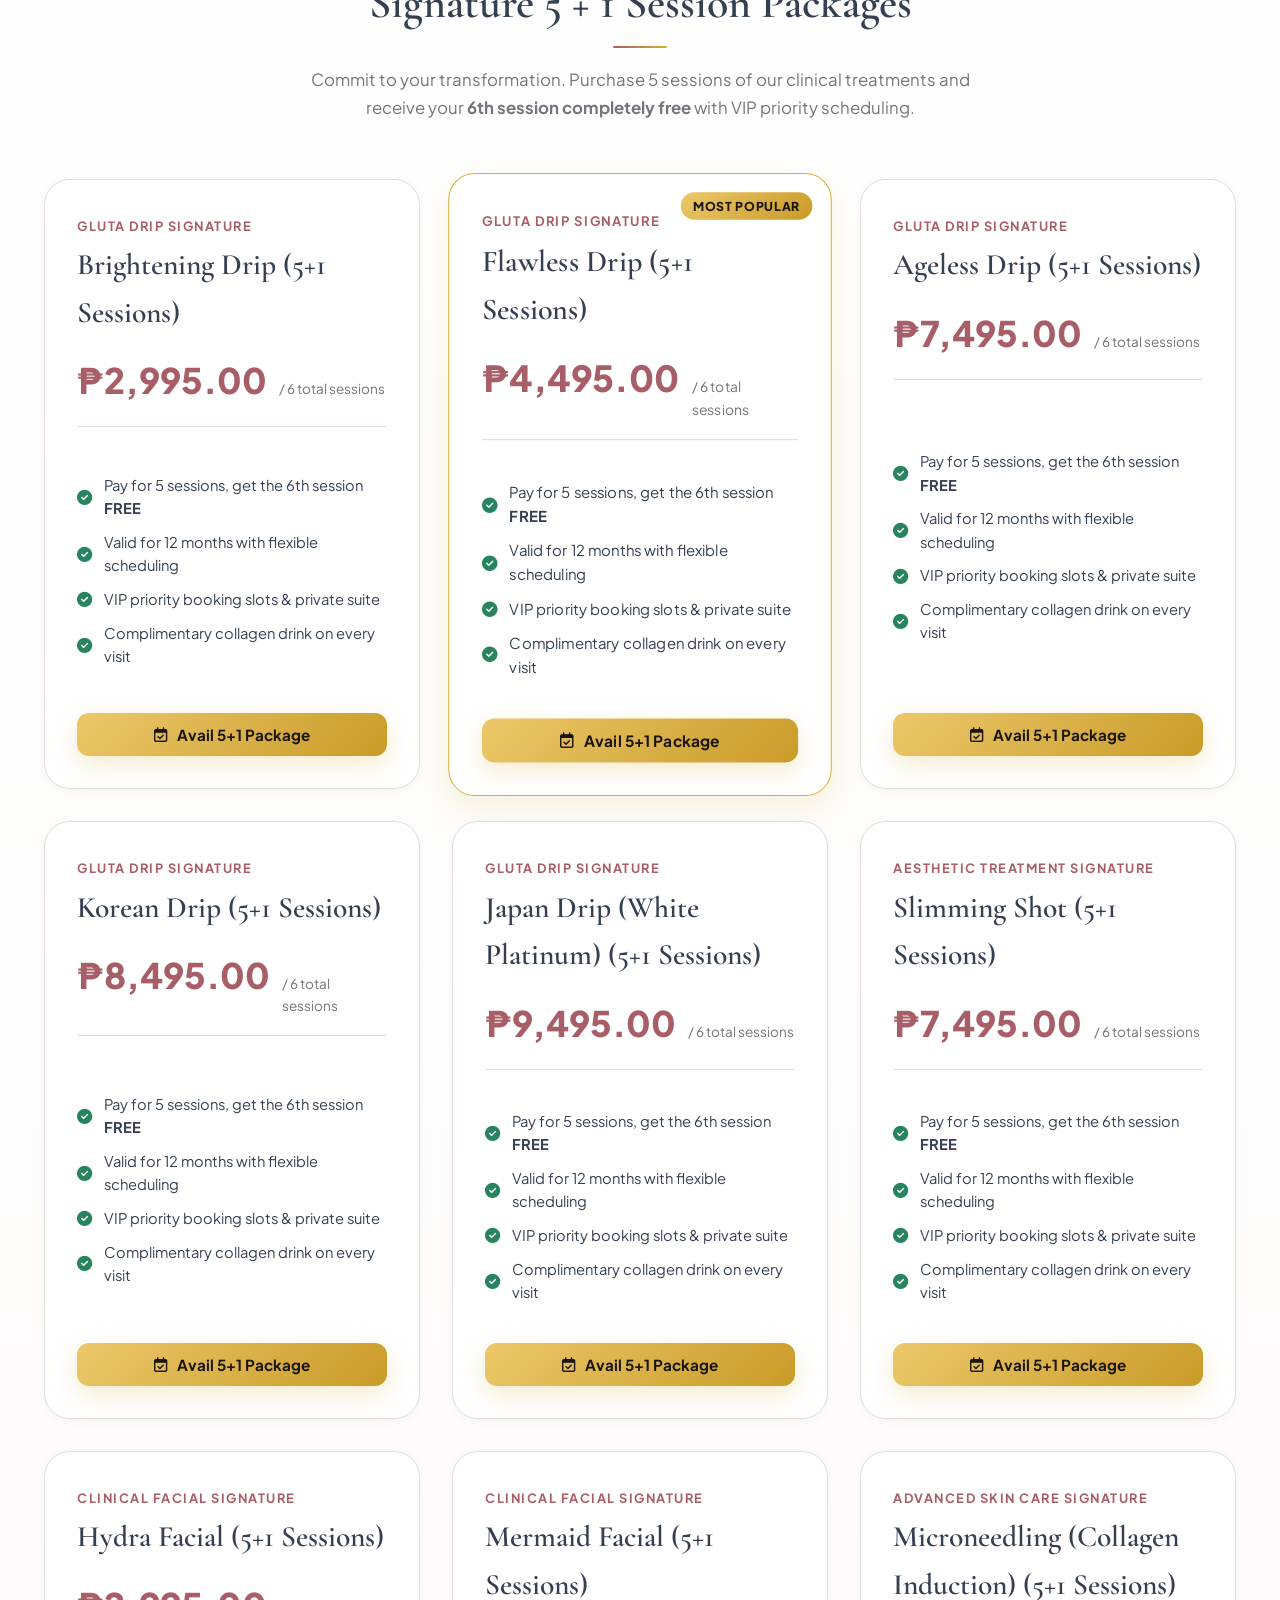
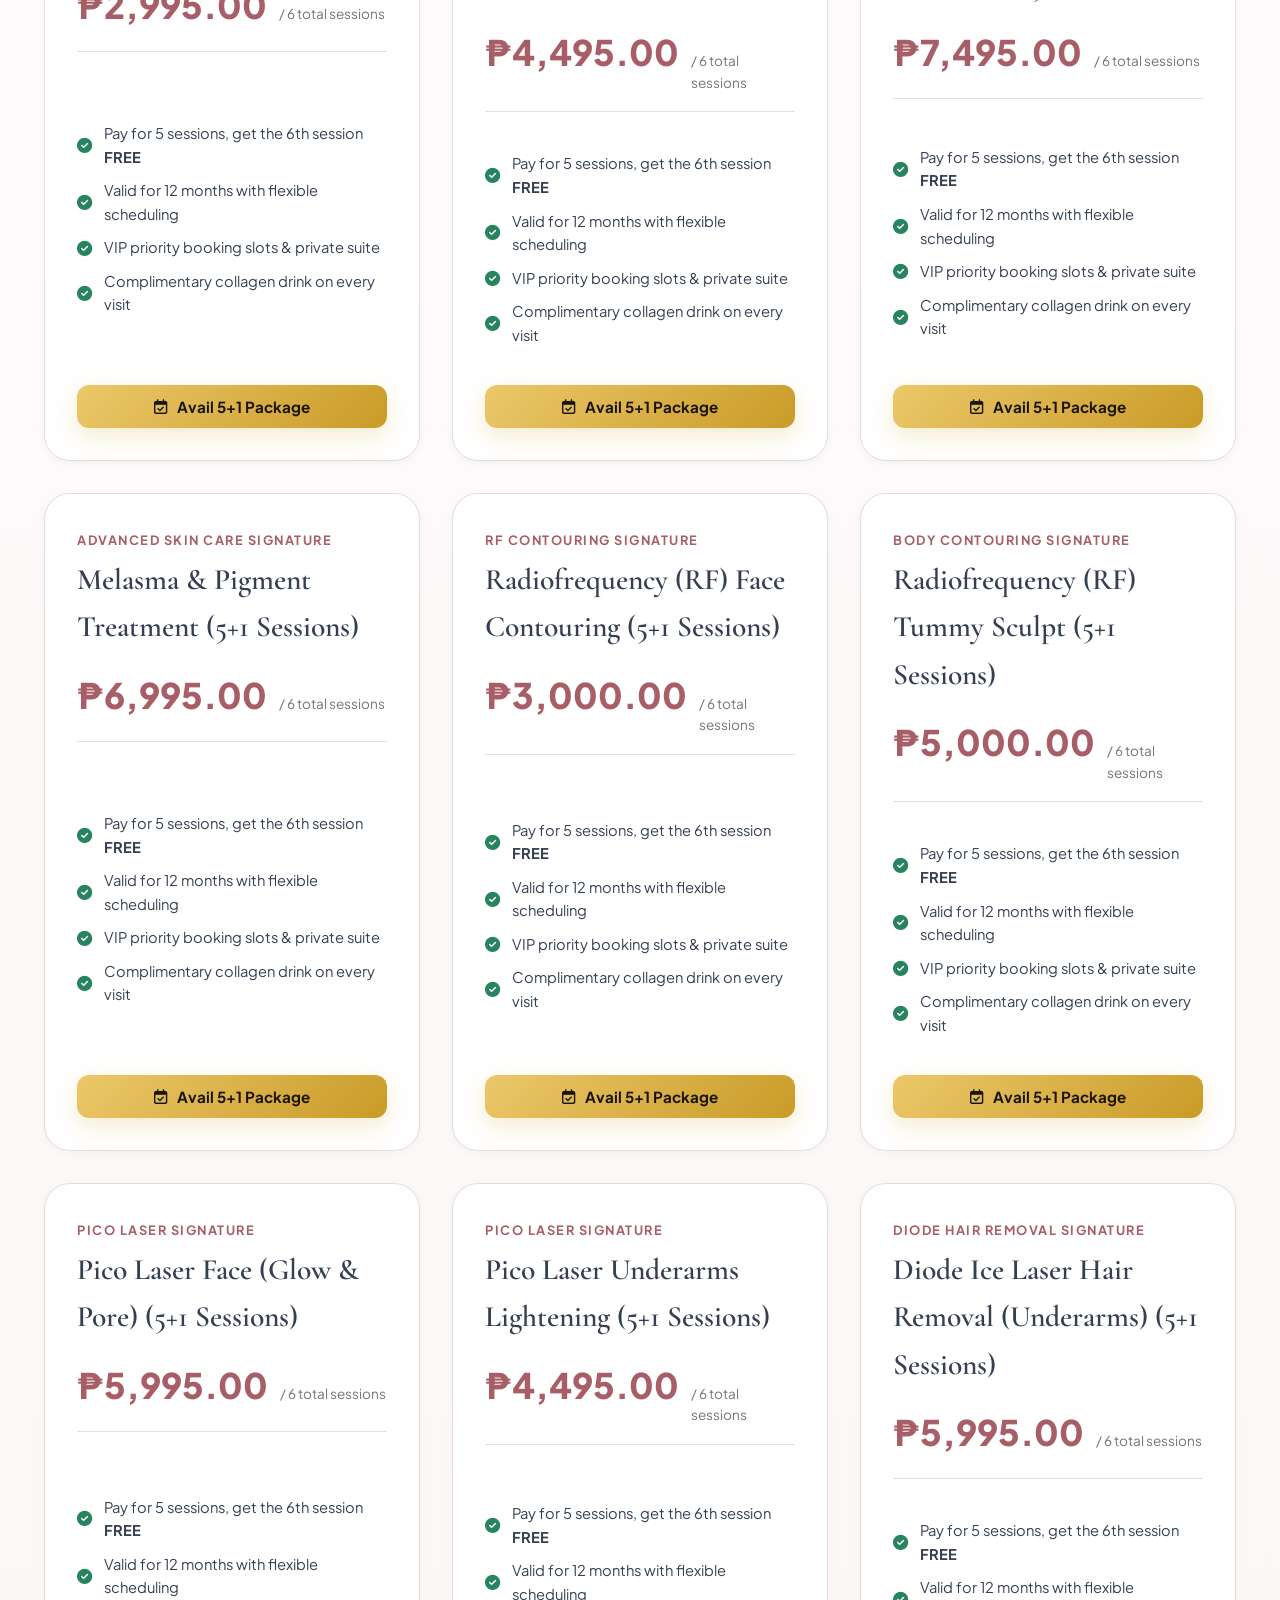
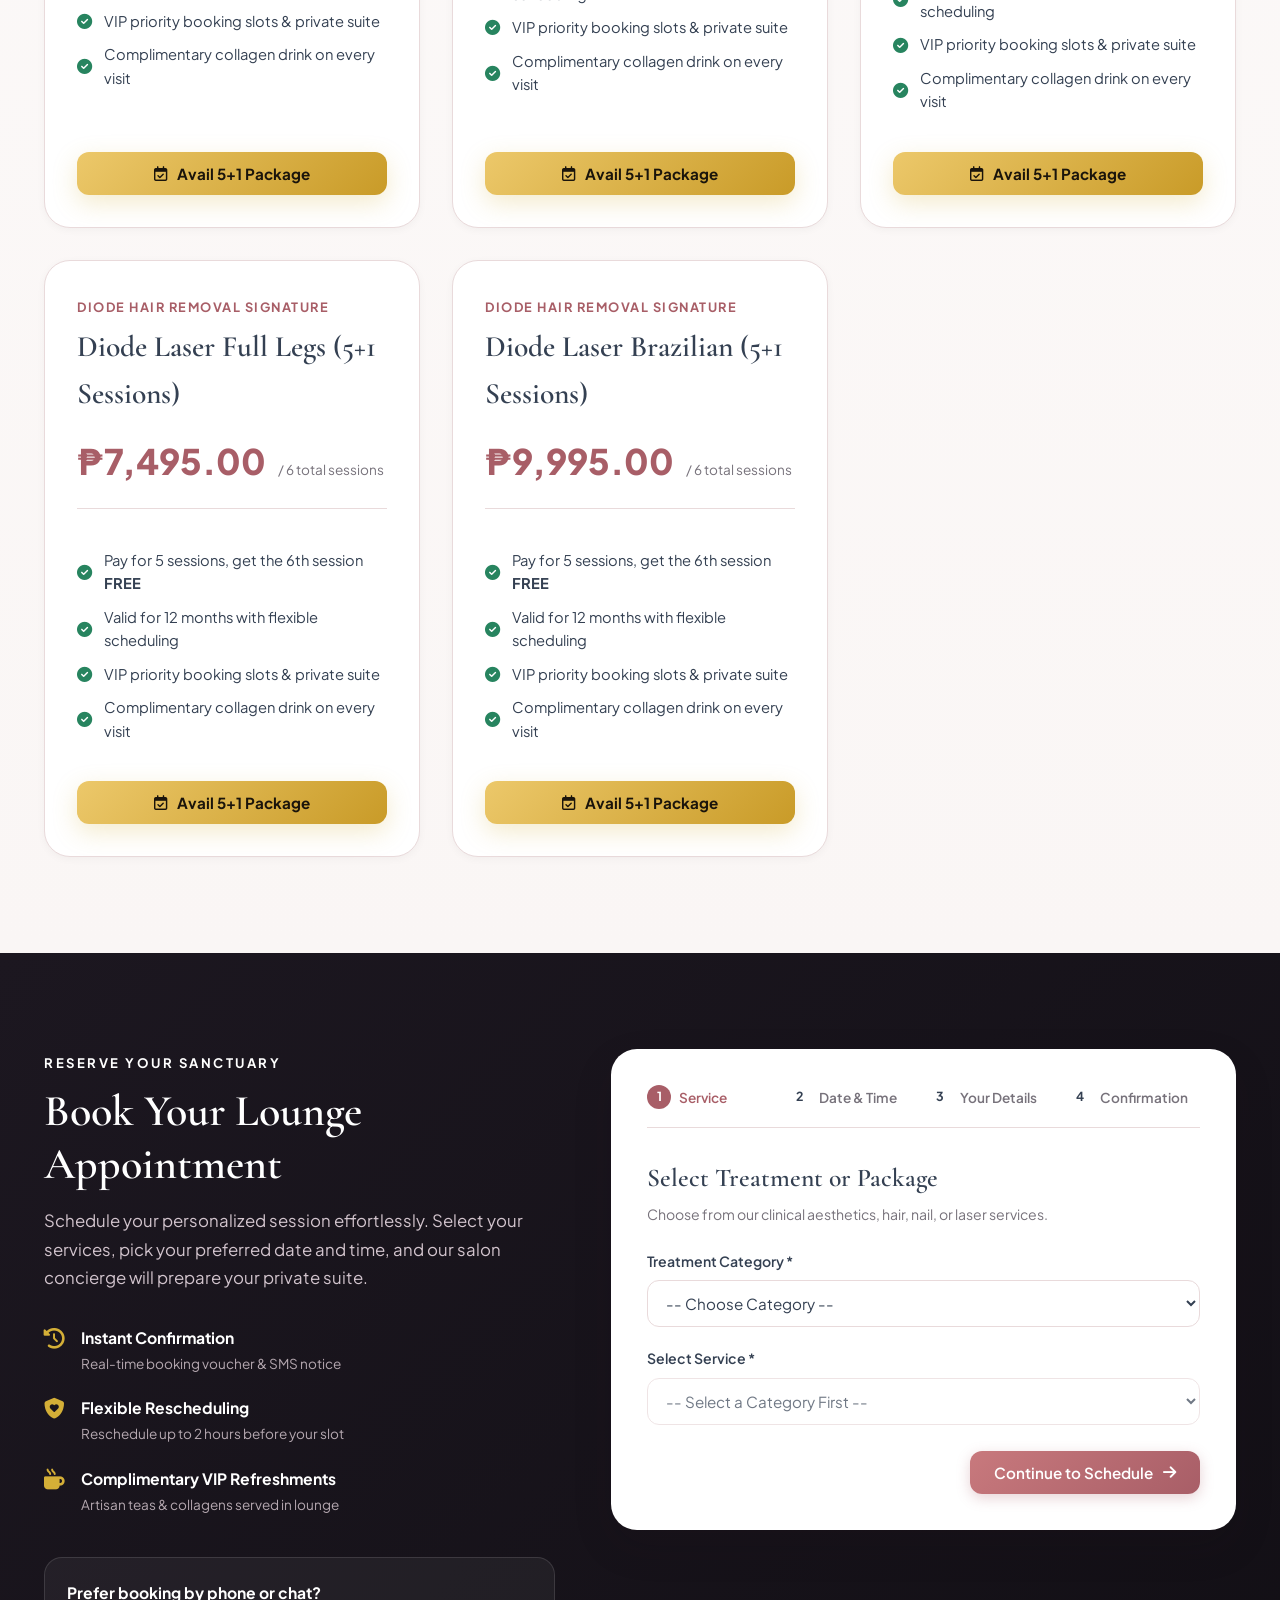
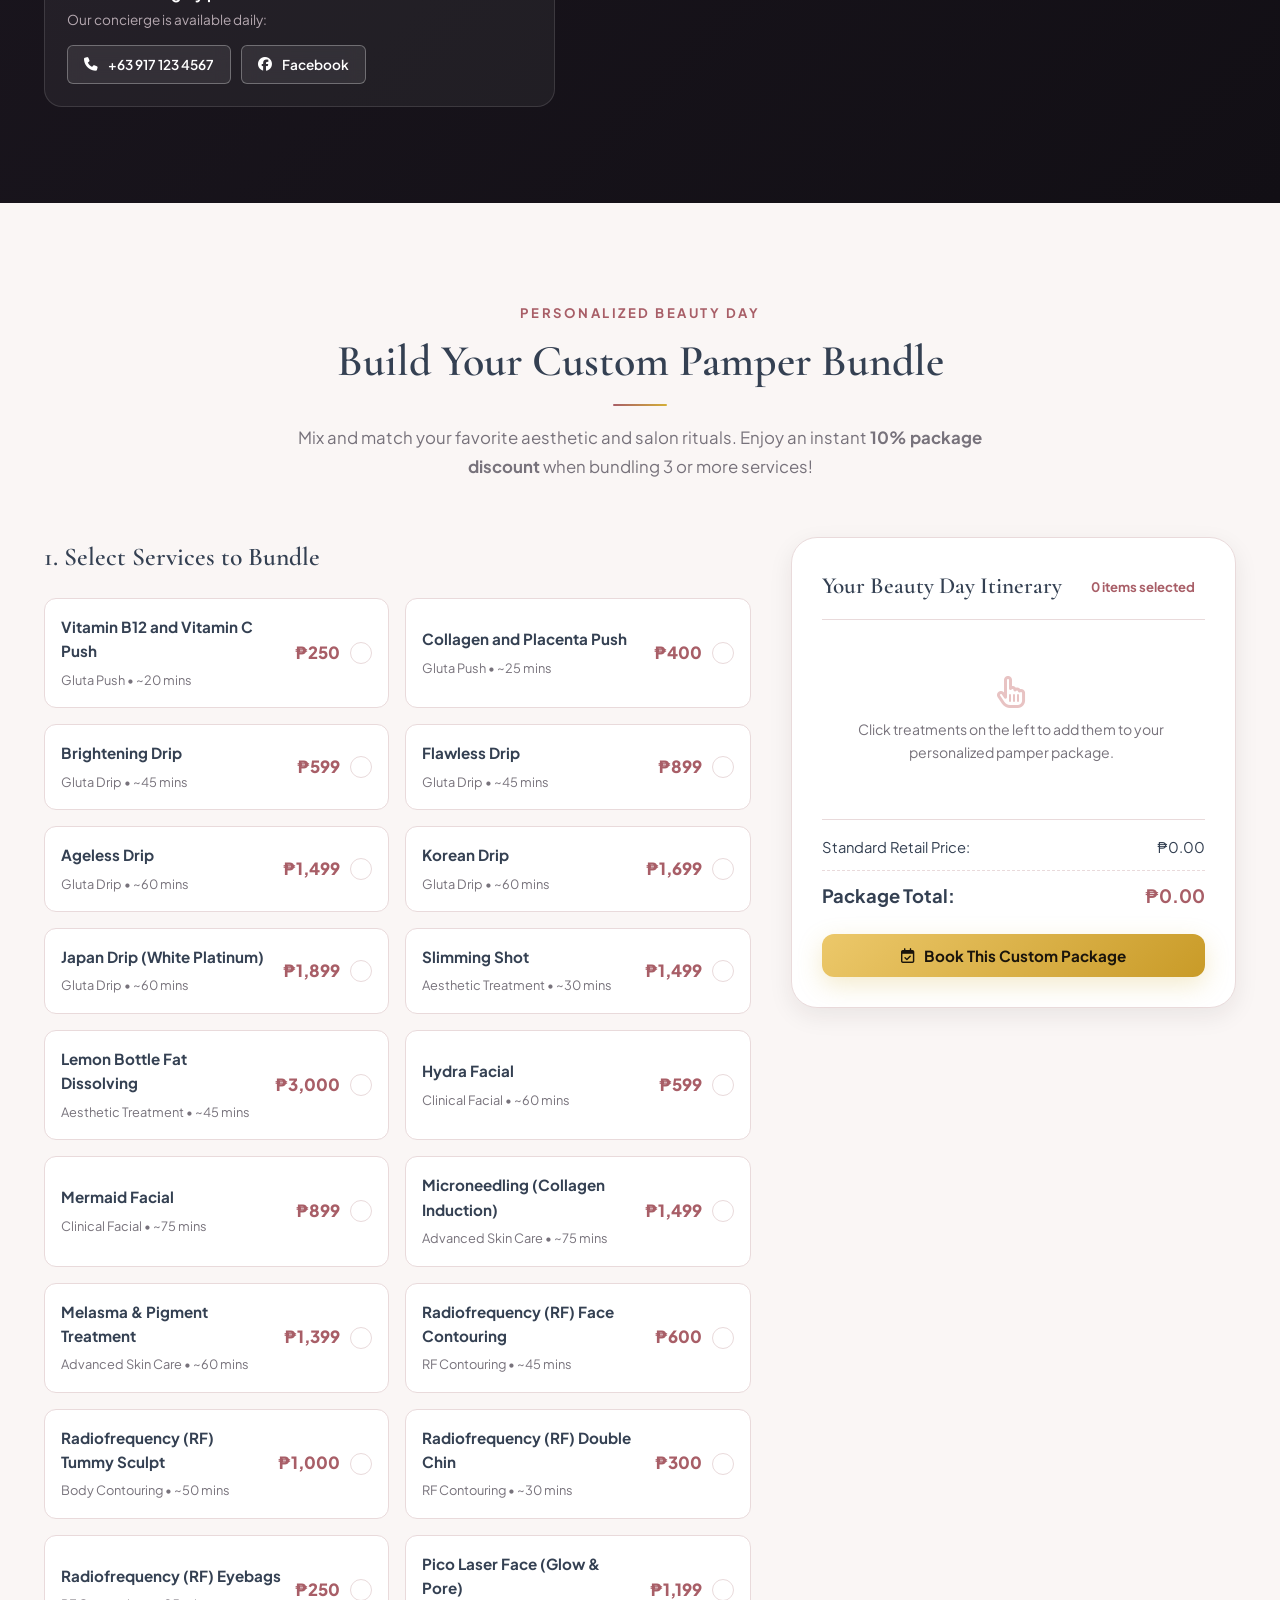
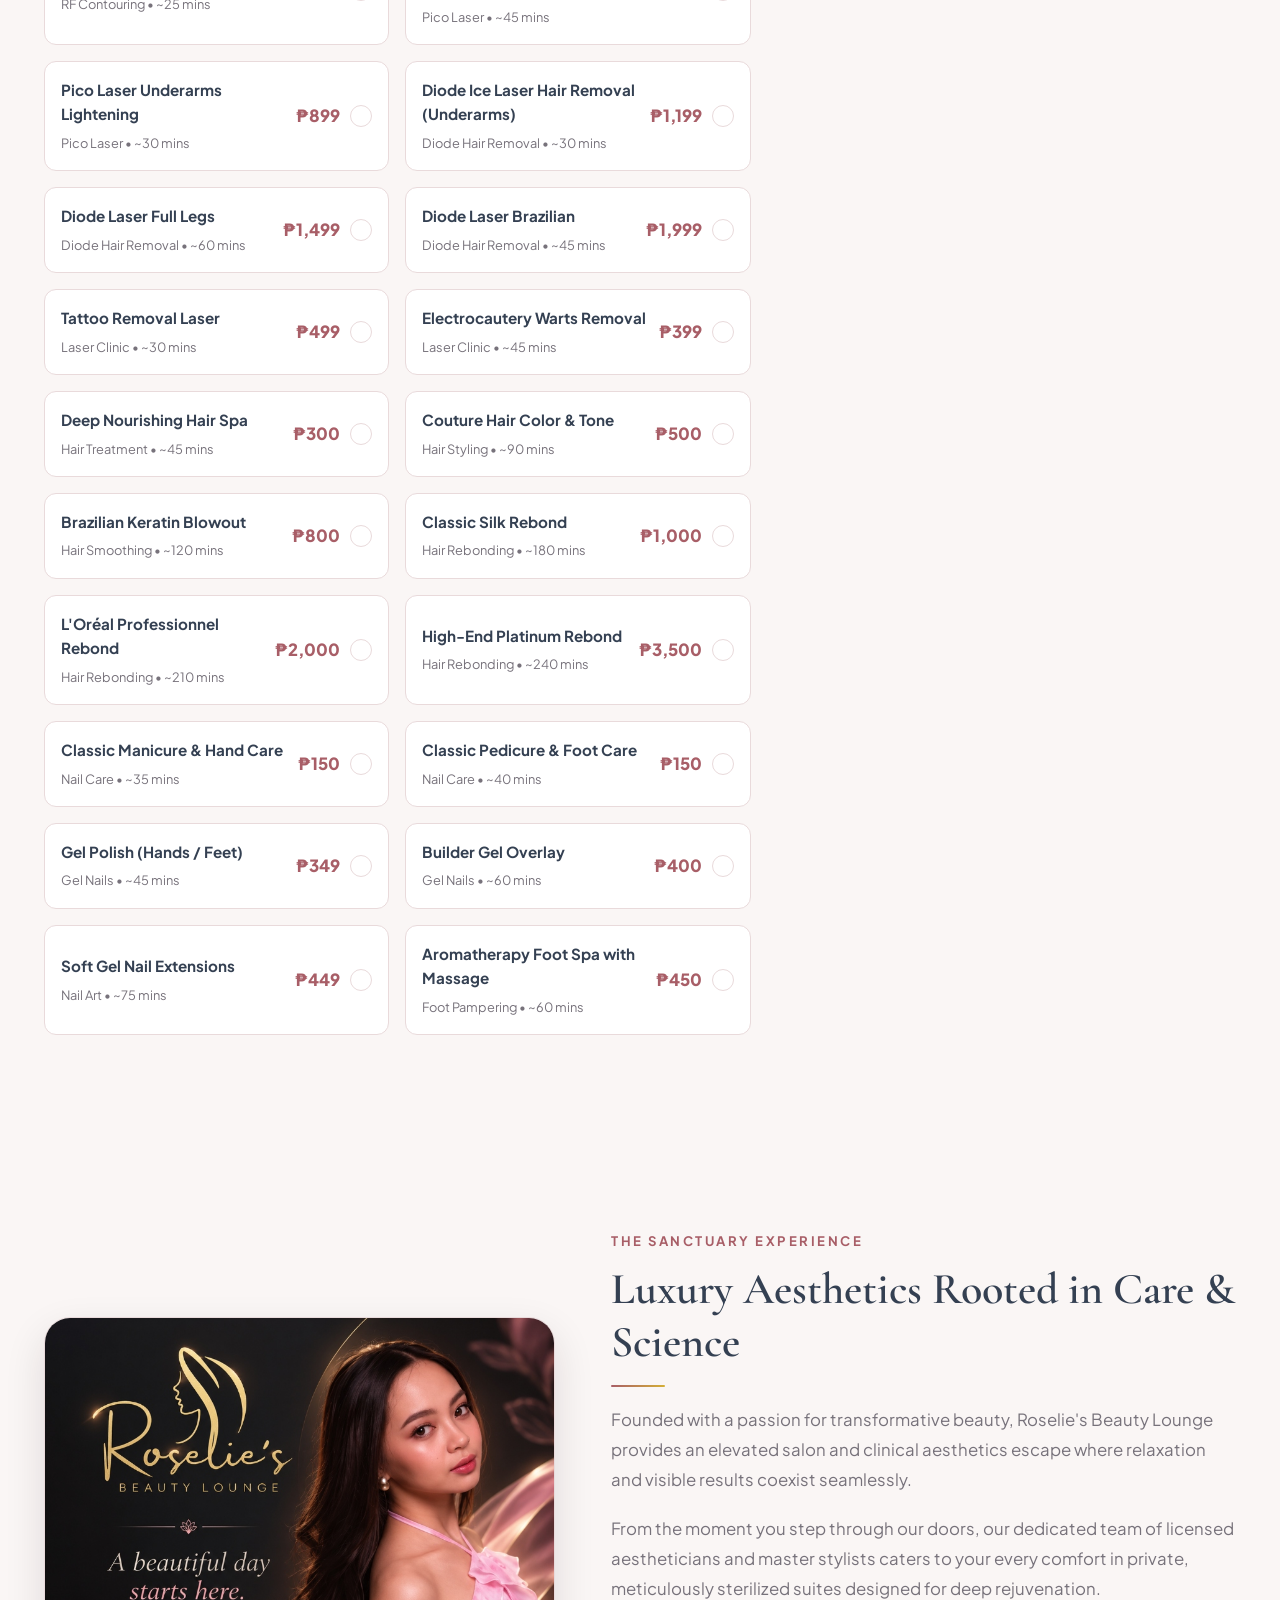
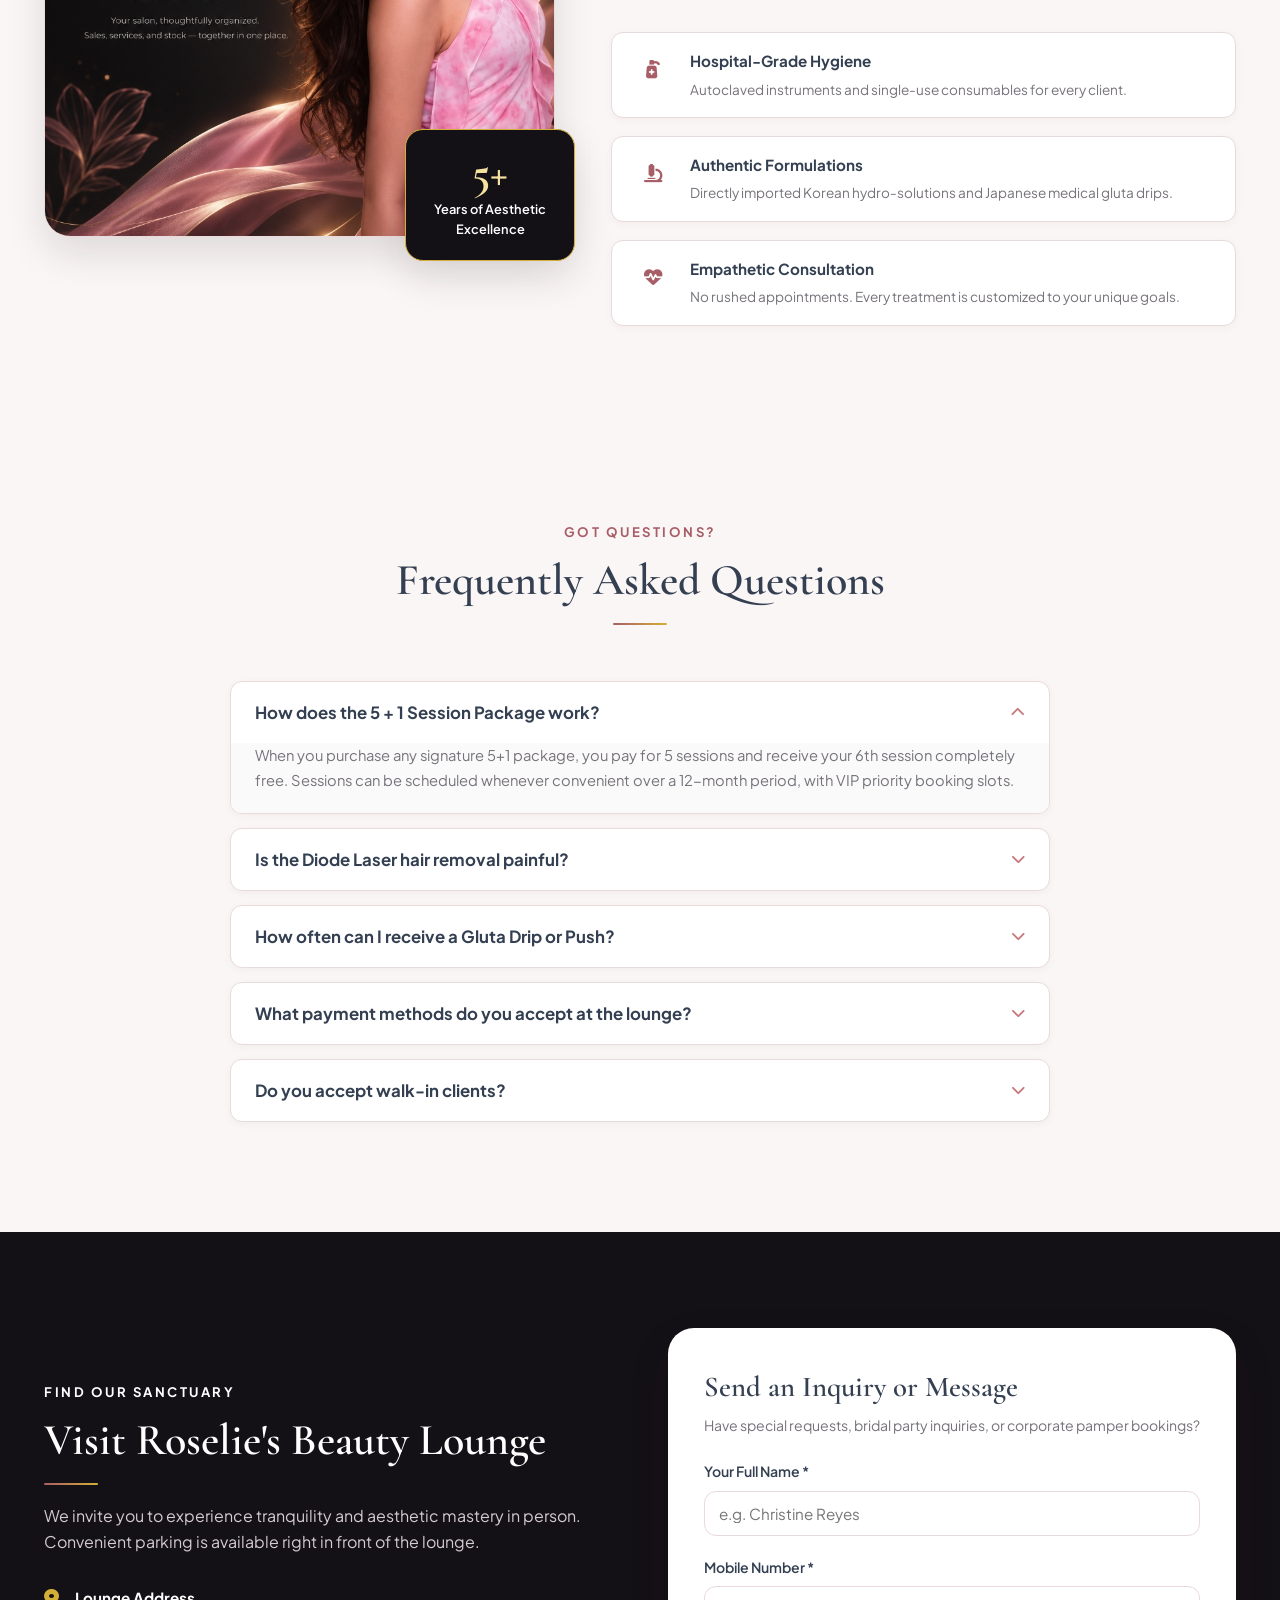
==== commit 2544f501: "Implement deep data preservation, resilient schema merge, auto-snapshots, and 1-click JSON backup an" ====
--- a/website/index.html
+++ b/website/index.html
@@ -23,13 +23,13 @@
   <!-- Top Announcement Bar -->
   <div class="announcement-bar">
     <div class="container announcement-inner">
-      <div class="announcement-text">
+      <div class="announcement-text" id="topAnnouncementText">
         <span class="badge-gold">PROMO</span> Book any 5 sessions &amp; get your <strong>6th session FREE</strong> on all signature laser &amp; gluta treatments!
       </div>
       <div class="announcement-meta">
         <span><i class="fa-regular fa-clock"></i> Daily 10:00 AM – 8:00 PM</span>
         <span class="divider">•</span>
-        <a href="tel:+639171234567"><i class="fa-solid fa-phone"></i> +63 917 123 4567</a>
+        <a href="tel:+639171234567" id="topAnnouncementPhone"><i class="fa-solid fa-phone"></i> +63 917 123 4567</a>
       </div>
     </div>
   </div>
@@ -184,7 +184,7 @@
           <button class="cat-pill active" data-category="all">All Treatments</button>
           <button class="cat-pill" data-category="gluta">Gluta Drip &amp; Push</button>
           <button class="cat-pill" data-category="facial">Facial &amp; Skin Care</button>
-          <button class="cat-category-btn cat-pill" data-category="laser">Laser Clinic</button>
+          <button class="cat-pill" data-category="laser">Laser Clinic</button>
           <button class="cat-pill" data-category="hair">Hair Studio</button>
           <button class="cat-pill" data-category="nails">Nail &amp; Foot Care</button>
         </div>
--- a/website/styles.css
+++ b/website/styles.css
@@ -2703,25 +2703,23 @@
   }
 
   .category-tabs {
-    flex-wrap: nowrap;
-    overflow-x: auto;
-    -webkit-overflow-scrolling: touch;
-    padding-bottom: 6px;
-    margin: 0 -16px;
-    padding-left: 16px;
-    padding-right: 16px;
-    scrollbar-width: none;
-  }
-
-  .category-tabs::-webkit-scrollbar {
-    display: none;
+    display: flex;
+    flex-wrap: wrap;
+    gap: 8px;
+    justify-content: flex-start;
+    margin: 0 0 6px 0;
+    padding: 0;
+    width: 100%;
+    overflow: visible;
   }
 
   .cat-pill {
+    flex: 0 0 auto;
     white-space: nowrap;
-    flex-shrink: 0;
-    padding: 9px 18px;
-    font-size: 0.85rem;
+    padding: 8px 14px;
+    font-size: 0.82rem;
+    border-radius: 20px;
+    line-height: 1.2;
   }
 
   .services-grid {
@@ -2980,9 +2978,13 @@
     font-size: 1.7rem;
   }
 
+  .category-tabs {
+    gap: 6px;
+  }
+
   .cat-pill {
-    padding: 7px 14px;
-    font-size: 0.8rem;
+    padding: 6px 12px;
+    font-size: 0.78rem;
   }
 
   .time-slots-grid {
